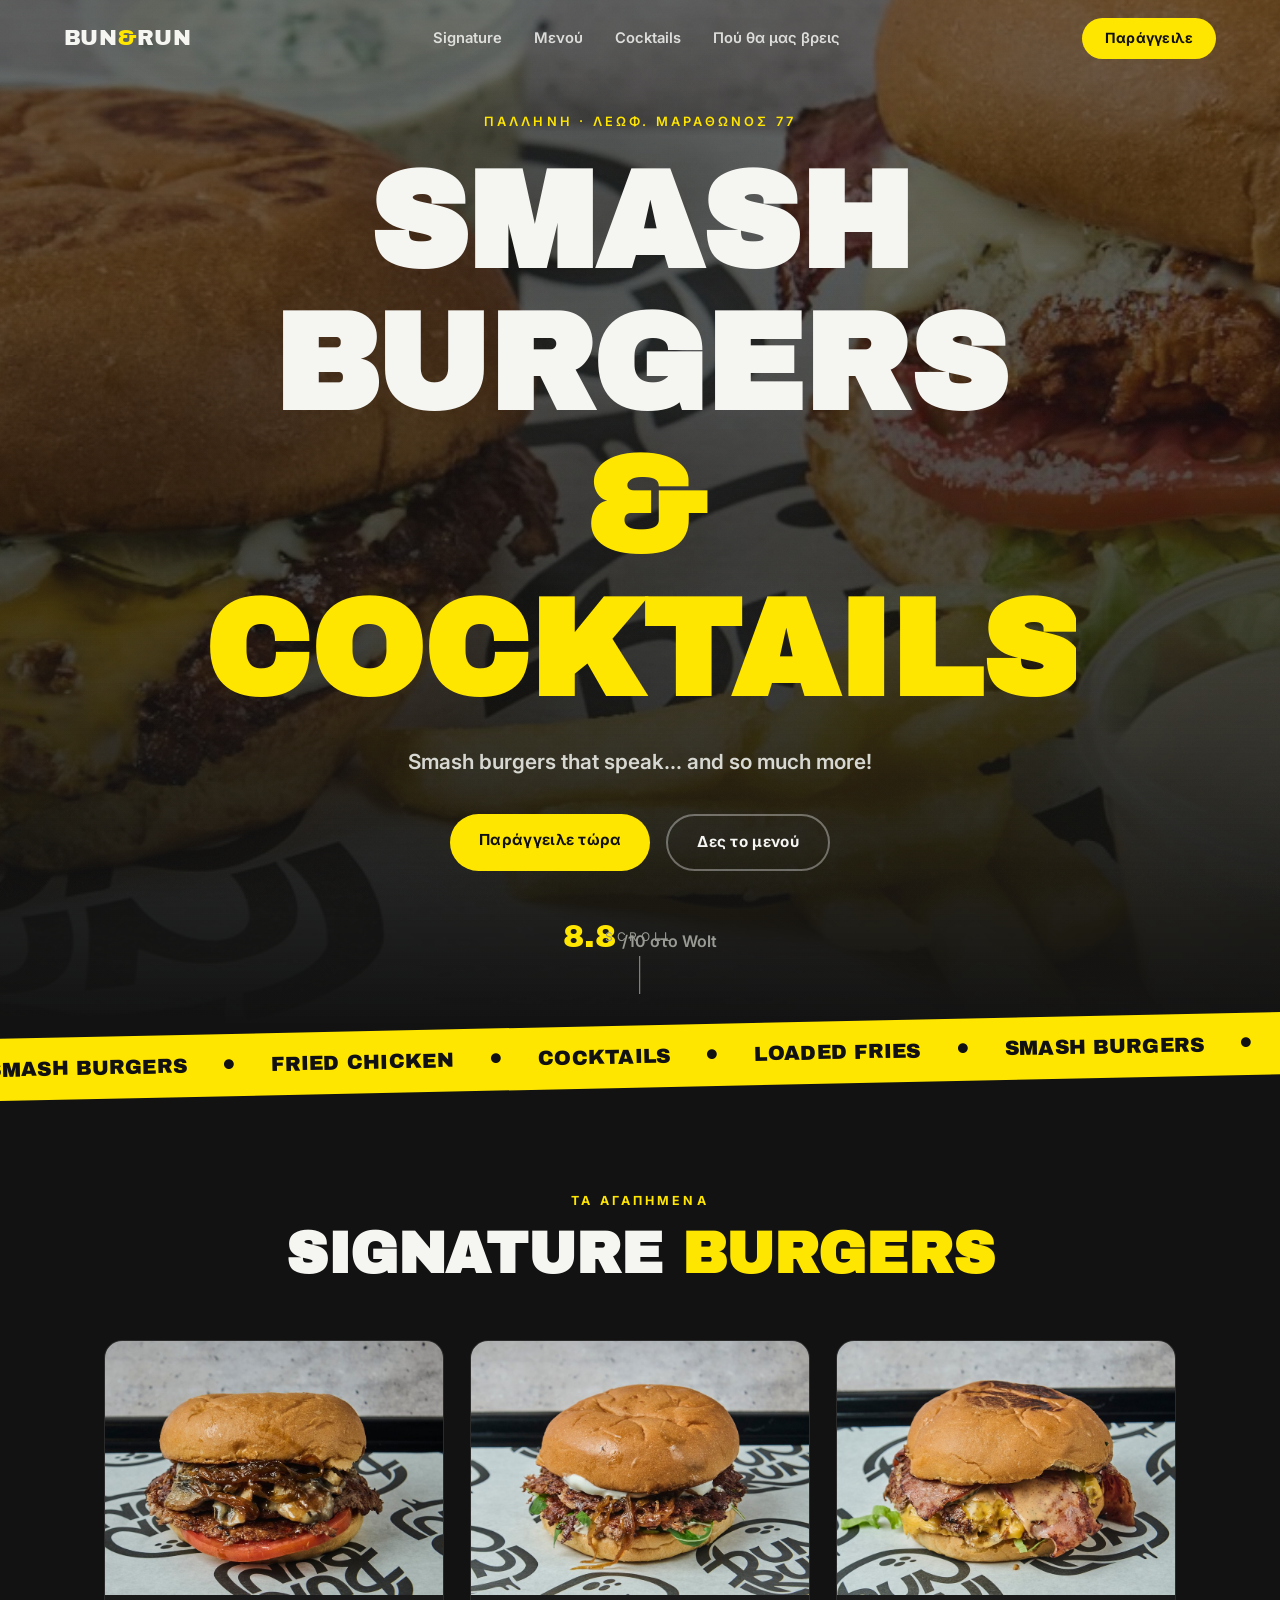
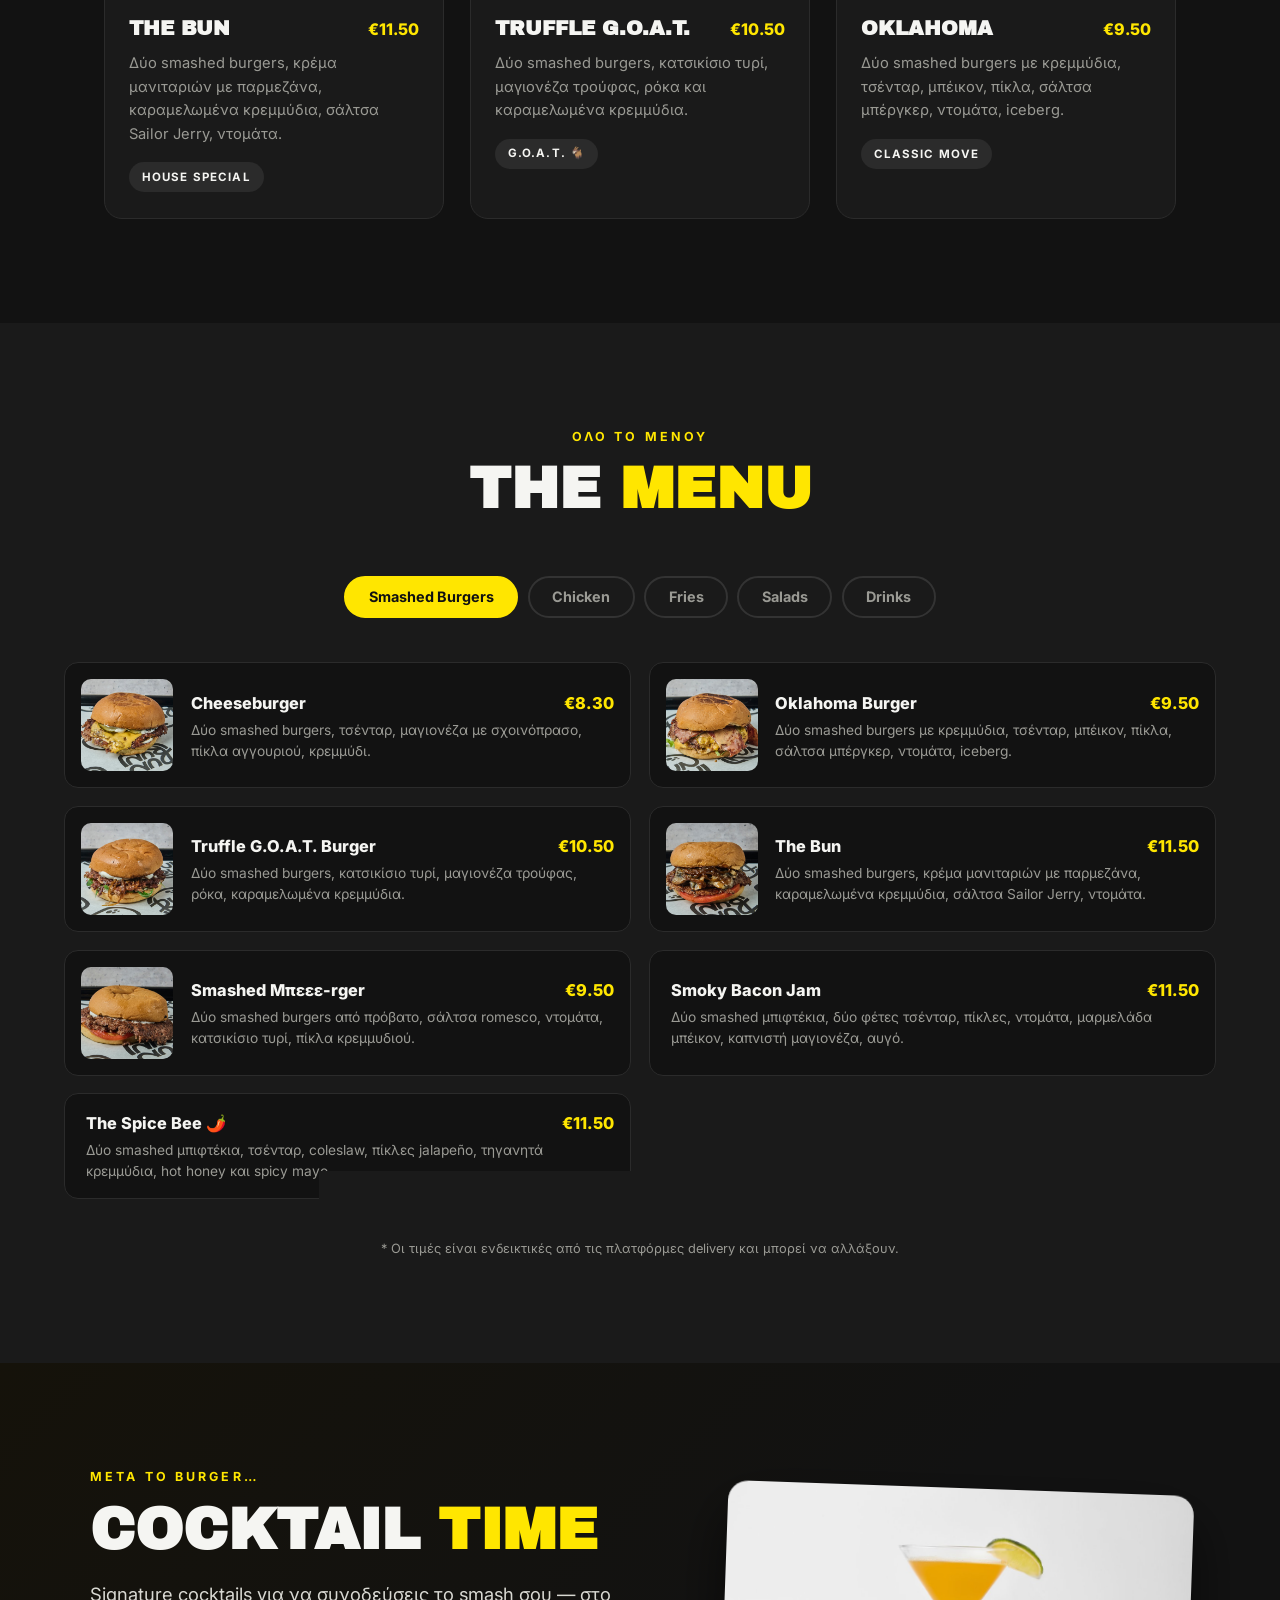
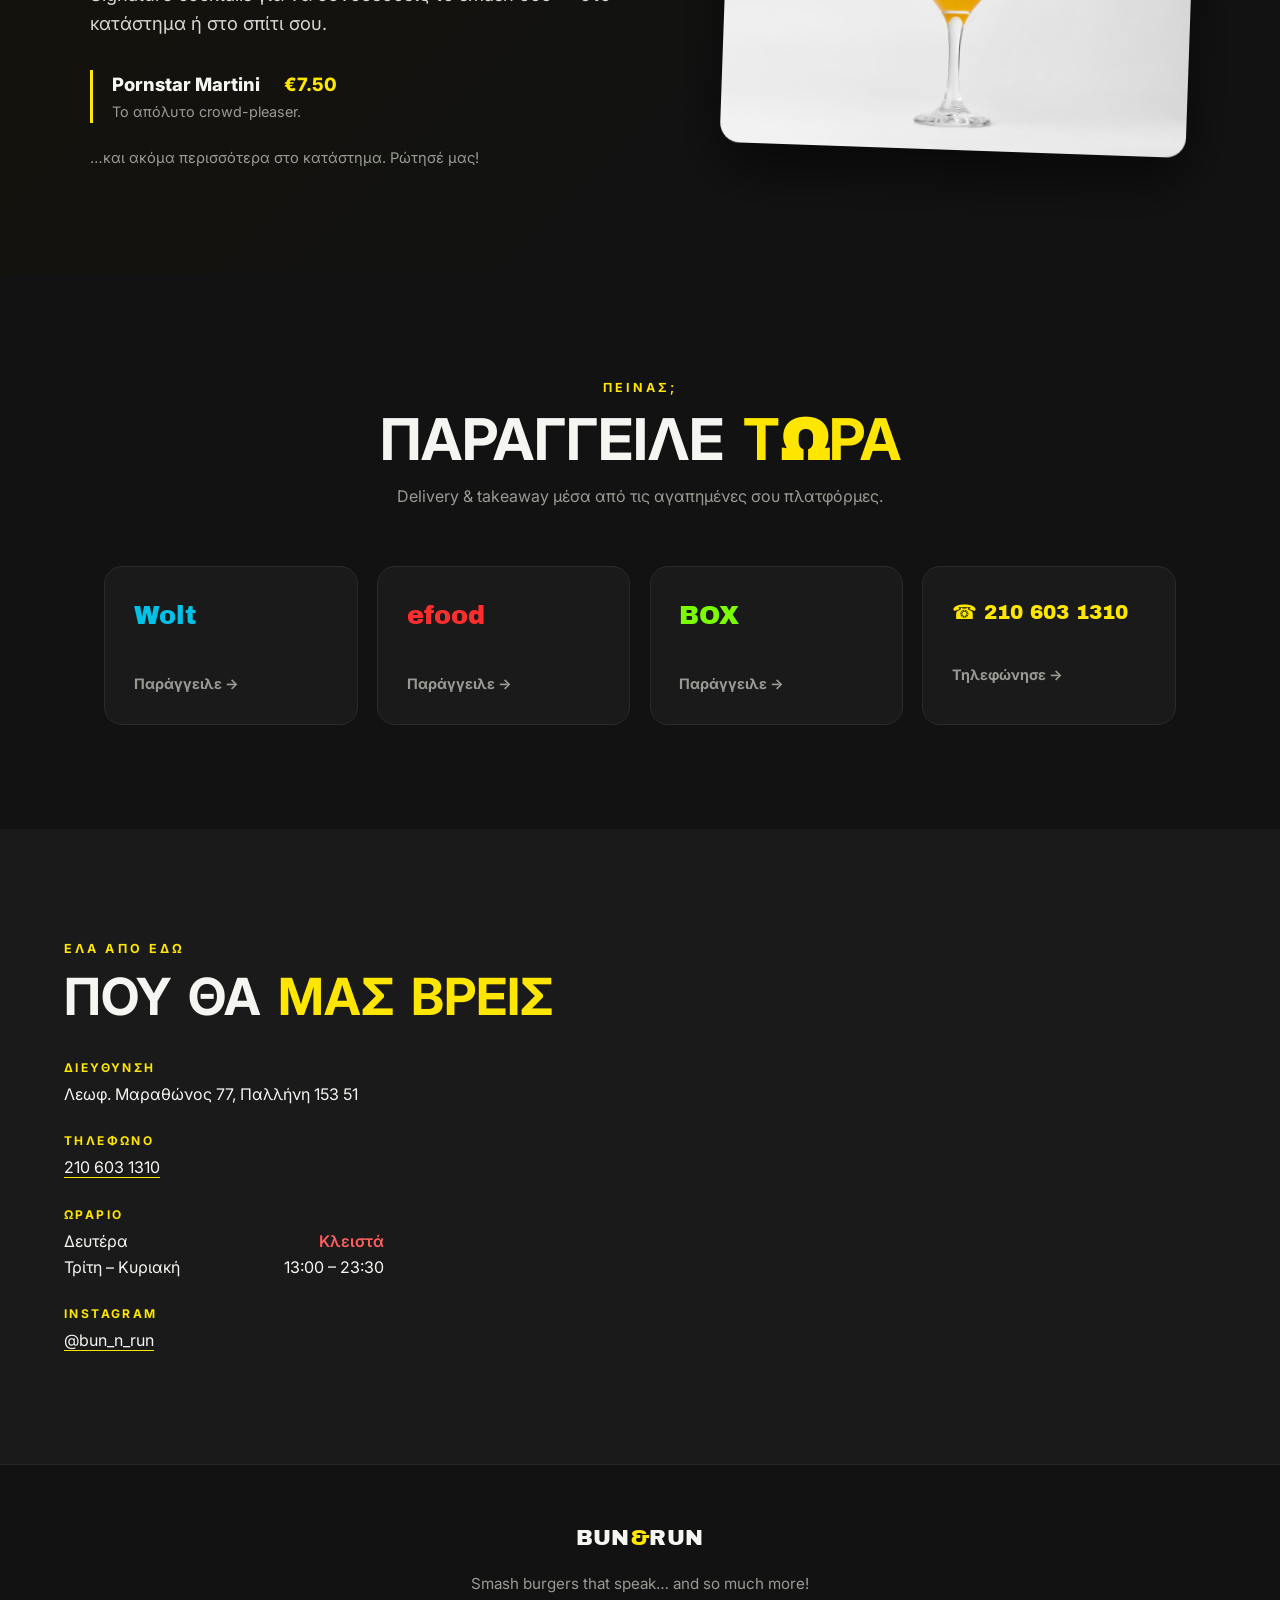
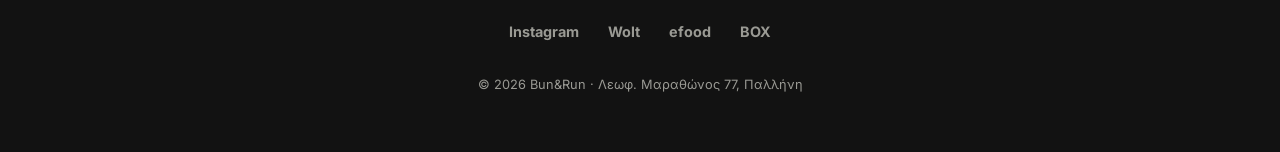
==== index.html @ 9b0f5673 "Bun&Run — smash burgers & cocktails website" ====
<!DOCTYPE html>
<html lang="el">
<head>
  <meta charset="UTF-8">
  <meta name="viewport" content="width=device-width, initial-scale=1.0">
  <title>Bun&Run — Smash Burgers & Cocktails | Παλλήνη</title>
  <meta name="description" content="Bun&Run: Smash burgers με τραγανές άκρες, fried chicken και cocktails στην Παλλήνη. Λεωφ. Μαραθώνος 77. Delivery μέσω Wolt, efood & BOX.">
  <meta property="og:title" content="Bun&Run — Smash Burgers & Cocktails">
  <meta property="og:description" content="Smash burgers that speak… and so much more! Λεωφ. Μαραθώνος 77, Παλλήνη.">
  <meta property="og:image" content="assets/hero.jpg">
  <link rel="icon" href="assets/logo.jpg">
  <link rel="preconnect" href="https://fonts.googleapis.com">
  <link rel="preconnect" href="https://fonts.gstatic.com" crossorigin>
  <link href="https://fonts.googleapis.com/css2?family=Archivo+Black&family=Inter:wght@400;600;700;900&display=swap" rel="stylesheet">
  <link rel="stylesheet" href="styles.css">
</head>
<body>

  <div class="noise"></div>

  <header class="nav" id="nav">
    <a class="nav-logo" href="#top">BUN<span>&</span>RUN</a>
    <nav class="nav-links">
      <a href="#featured">Signature</a>
      <a href="#menu">Μενού</a>
      <a href="#cocktails">Cocktails</a>
      <a href="#info">Πού θα μας βρεις</a>
    </nav>
    <a class="btn btn-yellow nav-cta" href="#order">Παράγγειλε</a>
    <button class="nav-burger" id="navBurger" aria-label="Menu">
      <span></span><span></span><span></span>
    </button>
  </header>

  <div class="mobile-menu" id="mobileMenu">
    <a href="#featured">Signature</a>
    <a href="#menu">Μενού</a>
    <a href="#cocktails">Cocktails</a>
    <a href="#info">Πού θα μας βρεις</a>
    <a href="#order" class="btn btn-yellow">Παράγγειλε</a>
  </div>

  <main id="top">

    <!-- HERO -->
    <section class="hero">
      <div class="hero-bg" id="heroBg"></div>
      <div class="hero-overlay"></div>
      <div class="hero-content">
        <p class="hero-kicker reveal">Παλλήνη · Λεωφ. Μαραθώνος 77</p>
        <h1 class="hero-title">
          <span class="line"><span>SMASH</span></span>
          <span class="line"><span>BURGERS</span></span>
          <span class="line"><span class="yellow">&amp; COCKTAILS</span></span>
        </h1>
        <p class="hero-sub reveal">Smash burgers that speak… and so much more!</p>
        <div class="hero-ctas reveal">
          <a class="btn btn-yellow" href="#order">Παράγγειλε τώρα</a>
          <a class="btn btn-ghost" href="#menu">Δες το μενού</a>
        </div>
        <div class="hero-rating reveal">
          <span class="score">8.8</span>
          <span class="outof">/10 στο Wolt</span>
        </div>
      </div>
      <div class="hero-scroll">scroll<span class="hero-scroll-line"></span></div>
    </section>

    <!-- MARQUEE -->
    <div class="marquee" aria-hidden="true">
      <div class="marquee-track">
        <span>SMASH BURGERS</span><i>●</i><span>FRIED CHICKEN</span><i>●</i><span>COCKTAILS</span><i>●</i><span>LOADED FRIES</span><i>●</i>
        <span>SMASH BURGERS</span><i>●</i><span>FRIED CHICKEN</span><i>●</i><span>COCKTAILS</span><i>●</i><span>LOADED FRIES</span><i>●</i>
        <span>SMASH BURGERS</span><i>●</i><span>FRIED CHICKEN</span><i>●</i><span>COCKTAILS</span><i>●</i><span>LOADED FRIES</span><i>●</i>
      </div>
    </div>

    <!-- FEATURED -->
    <section class="section" id="featured">
      <div class="section-head reveal">
        <p class="eyebrow">Τα αγαπημένα</p>
        <h2>SIGNATURE <span class="yellow">BURGERS</span></h2>
      </div>
      <div class="featured-grid">
        <article class="card reveal">
          <div class="card-img"><img src="assets/the-bun.jpg" alt="The Bun burger" loading="lazy"></div>
          <div class="card-body">
            <div class="card-top"><h3>The Bun</h3><span class="price">€11.50</span></div>
            <p>Δύο smashed burgers, κρέμα μανιταριών με παρμεζάνα, καραμελωμένα κρεμμύδια, σάλτσα Sailor Jerry, ντομάτα.</p>
            <span class="tag">House special</span>
          </div>
        </article>
        <article class="card reveal">
          <div class="card-img"><img src="assets/truffle-goat.jpg" alt="Truffle G.O.A.T. burger" loading="lazy"></div>
          <div class="card-body">
            <div class="card-top"><h3>Truffle G.O.A.T.</h3><span class="price">€10.50</span></div>
            <p>Δύο smashed burgers, κατσικίσιο τυρί, μαγιονέζα τρούφας, ρόκα και καραμελωμένα κρεμμύδια.</p>
            <span class="tag">G.O.A.T. 🐐</span>
          </div>
        </article>
        <article class="card reveal">
          <div class="card-img"><img src="assets/oklahoma.jpg" alt="Oklahoma burger" loading="lazy"></div>
          <div class="card-body">
            <div class="card-top"><h3>Oklahoma</h3><span class="price">€9.50</span></div>
            <p>Δύο smashed burgers με κρεμμύδια, τσένταρ, μπέικον, πίκλα, σάλτσα μπέργκερ, ντομάτα, iceberg.</p>
            <span class="tag">Classic move</span>
          </div>
        </article>
      </div>
    </section>

    <!-- MENU -->
    <section class="section section-dark" id="menu">
      <div class="section-head reveal">
        <p class="eyebrow">Όλο το μενού</p>
        <h2>THE <span class="yellow">MENU</span></h2>
      </div>

      <div class="tabs reveal" id="menuTabs">
        <button class="tab active" data-tab="burgers">Smashed Burgers</button>
        <button class="tab" data-tab="chicken">Chicken</button>
        <button class="tab" data-tab="fries">Fries</button>
        <button class="tab" data-tab="salads">Salads</button>
        <button class="tab" data-tab="drinks">Drinks</button>
      </div>

      <div class="menu-panels">
        <div class="panel active" data-panel="burgers">
          <div class="menu-item reveal"><img src="assets/cheeseburger.jpg" alt="" loading="lazy"><div><h4>Cheeseburger <span class="price">€8.30</span></h4><p>Δύο smashed burgers, τσένταρ, μαγιονέζα με σχοινόπρασο, πίκλα αγγουριού, κρεμμύδι.</p></div></div>
          <div class="menu-item reveal"><img src="assets/oklahoma.jpg" alt="" loading="lazy"><div><h4>Oklahoma Burger <span class="price">€9.50</span></h4><p>Δύο smashed burgers με κρεμμύδια, τσένταρ, μπέικον, πίκλα, σάλτσα μπέργκερ, ντομάτα, iceberg.</p></div></div>
          <div class="menu-item reveal"><img src="assets/truffle-goat.jpg" alt="" loading="lazy"><div><h4>Truffle G.O.A.T. Burger <span class="price">€10.50</span></h4><p>Δύο smashed burgers, κατσικίσιο τυρί, μαγιονέζα τρούφας, ρόκα, καραμελωμένα κρεμμύδια.</p></div></div>
          <div class="menu-item reveal"><img src="assets/the-bun.jpg" alt="" loading="lazy"><div><h4>The Bun <span class="price">€11.50</span></h4><p>Δύο smashed burgers, κρέμα μανιταριών με παρμεζάνα, καραμελωμένα κρεμμύδια, σάλτσα Sailor Jerry, ντομάτα.</p></div></div>
          <div class="menu-item reveal"><img src="assets/beerger.jpg" alt="" loading="lazy"><div><h4>Smashed Μπεεε-rger <span class="price">€9.50</span></h4><p>Δύο smashed burgers από πρόβατο, σάλτσα romesco, ντομάτα, κατσικίσιο τυρί, πίκλα κρεμμυδιού.</p></div></div>
          <div class="menu-item reveal no-img"><div><h4>Smoky Bacon Jam <span class="price">€11.50</span></h4><p>Δύο smashed μπιφτέκια, δύο φέτες τσένταρ, πίκλες, ντομάτα, μαρμελάδα μπέικον, καπνιστή μαγιονέζα, αυγό.</p></div></div>
          <div class="menu-item reveal no-img"><div><h4>The Spice Bee 🌶️ <span class="price">€11.50</span></h4><p>Δύο smashed μπιφτέκια, τσένταρ, coleslaw, πίκλες jalapeño, τηγανητά κρεμμύδια, hot honey και spicy mayo.</p></div></div>
        </div>

        <div class="panel" data-panel="chicken">
          <div class="menu-item"><img src="assets/chicken-parmesan.jpg" alt="" loading="lazy"><div><h4>Chicken Parmesan Burger <span class="price">€9.00</span></h4><p>Τηγανητό κοτόπουλο, καραμελωμένο μπέικον, iceberg, ντομάτα, γλυκιά σάλτσα dijonese, παρμεζάνα.</p></div></div>
          <div class="menu-item"><img src="assets/buffalo-burger.jpg" alt="" loading="lazy"><div><h4>Buffalo Chicken Burger <span class="price">€9.60</span></h4><p>Τηγανητό κοτόπουλο με γλάσο Buffalo, καραμελωμένο μπέικον, καραμελωμένο κρεμμύδι, ranch, πίκλα.</p></div></div>
          <div class="menu-item"><img src="assets/chicken-coleslaw.jpg" alt="" loading="lazy"><div><h4>Chicken Coleslaw Burger <span class="price">€9.00</span></h4><p>Τηγανητό κοτόπουλο, σαλάτα coleslaw, παρμεζάνα, σάλτσα του μαγαζιού.</p></div></div>
          <div class="menu-item"><img src="assets/fried-chicken.jpg" alt="" loading="lazy"><div><h4>Fried Chicken <span class="price">€7.80</span></h4><p>Μερίδα τηγανητό κοτόπουλο με σάλτσα της επιλογής σου.</p></div></div>
          <div class="menu-item"><img src="assets/buffalo-chicken.jpg" alt="" loading="lazy"><div><h4>Buffalo Glazed Fried Chicken 🌶️ <span class="price">€8.50</span></h4><p>Με ranch sauce.</p></div></div>
          <div class="menu-item"><img src="assets/teriyaki-chicken.jpg" alt="" loading="lazy"><div><h4>Teriyaki Glazed Fried Chicken <span class="price">€8.50</span></h4><p>Με house sauce.</p></div></div>
        </div>

        <div class="panel" data-panel="fries">
          <div class="menu-item"><img src="assets/fries.jpg" alt="" loading="lazy"><div><h4>Πατάτες Τηγανητές <span class="price">€4.00</span></h4><p>Φρεσκοτηγανισμένες, όπως πρέπει.</p></div></div>
          <div class="menu-item"><img src="assets/bacon-fries.jpg" alt="" loading="lazy"><div><h4>Bacon Cheddar Drip Fries <span class="price">€7.20</span></h4><p>Καραμελωμένο μπέικον, σάλτσα τσένταρ, τραγανό κρεμμύδι.</p></div></div>
          <div class="menu-item"><img src="assets/crunch-fries.jpg" alt="" loading="lazy"><div><h4>Chicken Crunch Fries <span class="price">€7.80</span></h4><p>Τηγανητό κοτόπουλο, ranch sauce.</p></div></div>
          <div class="menu-item"><img src="assets/truffle-fries.jpg" alt="" loading="lazy"><div><h4>Truffle Parmesan Fries <span class="price">€7.20</span></h4><p>Μαγιονέζα τρούφας, παρμεζάνα.</p></div></div>
          <div class="menu-item no-img"><div><h4>Animal Style Fries <span class="price">€9.60</span></h4><p>Πατάτες τηγανητές, δύο smashed μπιφτέκια, σως τσένταρ, καραμελωμένα κρεμμύδια.</p></div></div>
        </div>

        <div class="panel" data-panel="salads">
          <div class="menu-item"><img src="assets/caesar.jpg" alt="" loading="lazy"><div><h4>Σαλάτα Caesar's <span class="price">€9.00</span></h4><p>Iceberg, τηγανητό κοτόπουλο, σάλτσα Caesar, παρμεζάνα, κρουτόν.</p></div></div>
          <div class="menu-item"><img src="assets/coleslaw.jpg" alt="" loading="lazy"><div><h4>Σαλάτα Coleslaw <span class="price">€7.80</span></h4><p>Λευκό και κόκκινο λάχανο, πράσινο μήλο, σέλερι, καρύδια, χρένο, μαγιονέζα του μαγαζιού, κρουτόν.</p></div></div>
        </div>

        <div class="panel" data-panel="drinks">
          <div class="menu-item no-img"><div><h4>Αναψυκτικά <span class="price">από €2.00</span></h4><p>Coca-Cola, Sprite, Fanta, Σόδα, Τόνικ — 0.33l / 0.5l / 1.5l.</p></div></div>
          <div class="menu-item no-img"><div><h4>Μπύρες <span class="price">από €2.50</span></h4><p>Άλφα 0.33l, Carlsberg 0.33l.</p></div></div>
          <div class="menu-item no-img"><div><h4>Νερό Βίκος <span class="price">από €0.60</span></h4><p>0.5l / 1.5l.</p></div></div>
        </div>
      </div>

      <p class="menu-note reveal">* Οι τιμές είναι ενδεικτικές από τις πλατφόρμες delivery και μπορεί να αλλάξουν.</p>
    </section>

    <!-- COCKTAILS -->
    <section class="cocktails" id="cocktails">
      <div class="cocktails-inner">
        <div class="cocktails-text reveal">
          <p class="eyebrow">Μετά το burger…</p>
          <h2>COCKTAIL <span class="yellow">TIME</span></h2>
          <p class="big">Signature cocktails για να συνοδεύσεις το smash σου — στο κατάστημα ή στο σπίτι σου.</p>
          <div class="cocktail-item">
            <h4>Pornstar Martini <span class="price">€7.50</span></h4>
            <p>Το απόλυτο crowd-pleaser.</p>
          </div>
          <p class="muted">…και ακόμα περισσότερα στο κατάστημα. Ρώτησέ μας!</p>
        </div>
        <div class="cocktails-img reveal">
          <img src="assets/cocktail.jpg" alt="Cocktail" loading="lazy">
        </div>
      </div>
    </section>

    <!-- ORDER -->
    <section class="section order" id="order">
      <div class="section-head reveal">
        <p class="eyebrow">Πεινάς;</p>
        <h2>ΠΑΡΑΓΓΕΙΛΕ <span class="yellow">ΤΩΡΑ</span></h2>
        <p class="sub">Delivery & takeaway μέσα από τις αγαπημένες σου πλατφόρμες.</p>
      </div>
      <div class="order-grid">
        <a class="order-card reveal" href="https://wolt.com/en/grc/athens/restaurant/bun-and-run" target="_blank" rel="noopener">
          <span class="order-name wolt">Wolt</span>
          <span class="order-go">Παράγγειλε →</span>
        </a>
        <a class="order-card reveal" href="https://www.e-food.gr/delivery/pallini/bun-kai-run-8785039" target="_blank" rel="noopener">
          <span class="order-name efood">efood</span>
          <span class="order-go">Παράγγειλε →</span>
        </a>
        <a class="order-card reveal" href="https://box.gr/delivery/pallini/bun--run" target="_blank" rel="noopener">
          <span class="order-name box">BOX</span>
          <span class="order-go">Παράγγειλε →</span>
        </a>
        <a class="order-card reveal" href="tel:+302106031310">
          <span class="order-name phone">☎ 210 603 1310</span>
          <span class="order-go">Τηλεφώνησε →</span>
        </a>
      </div>
    </section>

    <!-- INFO -->
    <section class="section section-dark info" id="info">
      <div class="info-grid">
        <div class="info-text reveal">
          <p class="eyebrow">Έλα από εδώ</p>
          <h2>ΠΟΥ ΘΑ <span class="yellow">ΜΑΣ ΒΡΕΙΣ</span></h2>
          <ul class="info-list">
            <li><strong>Διεύθυνση</strong>Λεωφ. Μαραθώνος 77, Παλλήνη 153 51</li>
            <li><strong>Τηλέφωνο</strong><a href="tel:+302106031310">210 603 1310</a></li>
            <li><strong>Ωράριο</strong>
              <span class="hours"><span>Δευτέρα</span><span class="closed">Κλειστά</span></span>
              <span class="hours"><span>Τρίτη – Κυριακή</span><span>13:00 – 23:30</span></span>
            </li>
            <li><strong>Instagram</strong><a href="https://www.instagram.com/bun_n_run/" target="_blank" rel="noopener">@bun_n_run</a></li>
          </ul>
        </div>
        <div class="info-map reveal">
          <iframe
            title="Χάρτης — Bun&Run, Λεωφ. Μαραθώνος 77, Παλλήνη"
            src="https://maps.google.com/maps?q=Bun%20%26%20Run%20Leof.%20Marathonos%2077%20Pallini%20153%2051&z=16&output=embed"
            loading="lazy" referrerpolicy="no-referrer-when-downgrade" allowfullscreen></iframe>
        </div>
      </div>
    </section>

  </main>

  <footer class="footer">
    <div class="footer-inner">
      <a class="nav-logo" href="#top">BUN<span>&</span>RUN</a>
      <p>Smash burgers that speak… and so much more!</p>
      <div class="footer-links">
        <a href="https://www.instagram.com/bun_n_run/" target="_blank" rel="noopener">Instagram</a>
        <a href="https://wolt.com/en/grc/athens/restaurant/bun-and-run" target="_blank" rel="noopener">Wolt</a>
        <a href="https://www.e-food.gr/delivery/pallini/bun-kai-run-8785039" target="_blank" rel="noopener">efood</a>
        <a href="https://box.gr/delivery/pallini/bun--run" target="_blank" rel="noopener">BOX</a>
      </div>
      <p class="copy">© <span id="year"></span> Bun&Run · Λεωφ. Μαραθώνος 77, Παλλήνη</p>
    </div>
  </footer>

  <script src="app.js"></script>
</body>
</html>
---- styles.css ----
:root {
  --black: #121212;
  --black-2: #1a1a1a;
  --black-3: #222;
  --yellow: #ffe600;
  --white: #f5f5f2;
  --muted: #9a9a94;
  --display: 'Archivo Black', 'Inter', sans-serif;
  --body: 'Inter', sans-serif;
}

* { margin: 0; padding: 0; box-sizing: border-box; }
html { scroll-behavior: smooth; }
body {
  background: var(--black);
  color: var(--white);
  font-family: var(--body);
  line-height: 1.6;
  overflow-x: hidden;
}
img { display: block; max-width: 100%; }
a { color: inherit; text-decoration: none; }
h1, h2, h3 { font-family: var(--display); text-transform: uppercase; line-height: 1.05; }
.yellow { color: var(--yellow); }

.noise {
  position: fixed; inset: 0; pointer-events: none; z-index: 1; opacity: .04;
  background-image: url("data:image/svg+xml,%3Csvg xmlns='http://www.w3.org/2000/svg' width='120' height='120'%3E%3Cfilter id='n'%3E%3CfeTurbulence baseFrequency='0.8'/%3E%3C/filter%3E%3Crect width='120' height='120' filter='url(%23n)'/%3E%3C/svg%3E");
}

/* ---------- Buttons ---------- */
.btn {
  display: inline-block; padding: .9rem 1.8rem; font-weight: 700; font-size: .95rem;
  border-radius: 999px; transition: transform .25s, box-shadow .25s, background .25s, color .25s;
  letter-spacing: .02em;
}
.btn-yellow { background: var(--yellow); color: #111; }
.btn-yellow:hover { transform: translateY(-3px) scale(1.03); box-shadow: 0 10px 30px rgba(255, 230, 0, .35); }
.btn-ghost { border: 2px solid rgba(255,255,255,.35); color: var(--white); }
.btn-ghost:hover { border-color: var(--yellow); color: var(--yellow); transform: translateY(-3px); }

/* ---------- Nav ---------- */
.nav {
  position: fixed; top: 0; left: 0; right: 0; z-index: 100;
  display: flex; align-items: center; justify-content: space-between;
  padding: 1.1rem 5vw; transition: background .35s, padding .35s, box-shadow .35s;
}
.nav.scrolled { background: rgba(18,18,18,.92); backdrop-filter: blur(12px); padding: .7rem 5vw; box-shadow: 0 4px 30px rgba(0,0,0,.5); }
.nav-logo { font-family: var(--display); font-size: 1.35rem; letter-spacing: .02em; }
.nav-logo span { color: var(--yellow); }
.nav-links { display: flex; gap: 2rem; }
.nav-links a { font-weight: 600; font-size: .92rem; opacity: .85; position: relative; }
.nav-links a::after {
  content: ''; position: absolute; left: 0; bottom: -5px; width: 0; height: 2px;
  background: var(--yellow); transition: width .3s;
}
.nav-links a:hover { opacity: 1; }
.nav-links a:hover::after { width: 100%; }
.nav-cta { padding: .6rem 1.4rem; font-size: .88rem; }
.nav-burger { display: none; background: none; border: none; cursor: pointer; flex-direction: column; gap: 5px; padding: 6px; }
.nav-burger span { width: 26px; height: 3px; background: var(--white); border-radius: 2px; transition: .3s; }
.nav-burger.open span:nth-child(1) { transform: translateY(8px) rotate(45deg); }
.nav-burger.open span:nth-child(2) { opacity: 0; }
.nav-burger.open span:nth-child(3) { transform: translateY(-8px) rotate(-45deg); }

.mobile-menu {
  position: fixed; inset: 0; z-index: 99; background: rgba(18,18,18,.97);
  display: flex; flex-direction: column; align-items: center; justify-content: center; gap: 2rem;
  opacity: 0; pointer-events: none; transition: opacity .3s;
}
.mobile-menu.open { opacity: 1; pointer-events: auto; }
.mobile-menu a { font-family: var(--display); font-size: 1.6rem; text-transform: uppercase; }
.mobile-menu a.btn { font-family: var(--body); font-size: 1rem; }

/* ---------- Hero ---------- */
.hero { position: relative; min-height: 100svh; display: flex; align-items: center; justify-content: center; text-align: center; overflow: hidden; }
.hero-bg {
  position: absolute; inset: -10% 0; background: url('assets/hero.jpg') center/cover no-repeat;
  will-change: transform; transform: scale(1.05);
}
.hero-overlay {
  position: absolute; inset: 0;
  background: linear-gradient(180deg, rgba(18,18,18,.55) 0%, rgba(18,18,18,.75) 60%, var(--black) 100%);
}
.hero-content { position: relative; z-index: 2; padding: 7rem 5vw 4rem; max-width: 1000px; }
.hero-kicker { font-weight: 600; letter-spacing: .25em; text-transform: uppercase; font-size: .8rem; color: var(--yellow); margin-bottom: 1.2rem; }
.hero-title { font-size: clamp(3rem, 11vw, 8.5rem); }
.hero-title .line { display: block; overflow: hidden; }
.hero-title .line > span { display: inline-block; transform: translateY(110%); animation: riseUp .9s cubic-bezier(.2,.7,.2,1) forwards; }
.hero-title .line:nth-child(2) > span { animation-delay: .12s; }
.hero-title .line:nth-child(3) > span { animation-delay: .24s; }
@keyframes riseUp { to { transform: translateY(0); } }
.hero-sub { margin-top: 1.4rem; font-size: clamp(1rem, 2.2vw, 1.3rem); color: #d8d8d2; font-weight: 600; }
.hero-ctas { margin-top: 2.2rem; display: flex; gap: 1rem; justify-content: center; flex-wrap: wrap; }
.hero-rating { margin-top: 2.5rem; display: inline-flex; align-items: baseline; gap: .4rem; }
.hero-rating .score { font-family: var(--display); font-size: 2rem; color: var(--yellow); }
.hero-rating .outof { color: var(--muted); font-weight: 600; }
.hero-scroll {
  position: absolute; bottom: 2rem; left: 50%; transform: translateX(-50%); z-index: 2;
  font-size: .75rem; letter-spacing: .3em; text-transform: uppercase; color: var(--muted);
  display: flex; flex-direction: column; align-items: center; gap: .6rem;
}
.hero-scroll-line { width: 1px; height: 38px; background: var(--muted); overflow: hidden; position: relative; display: block; }
.hero-scroll-line::after {
  content: ''; position: absolute; top: -100%; left: 0; width: 100%; height: 100%;
  background: var(--yellow); animation: scrollDown 1.8s ease-in-out infinite;
}
@keyframes scrollDown { 60%, 100% { top: 100%; } }

/* ---------- Marquee ---------- */
.marquee { background: var(--yellow); color: #111; overflow: hidden; padding: .9rem 0; transform: rotate(-1.2deg) scale(1.02); }
.marquee-track { display: flex; gap: 2.2rem; white-space: nowrap; width: max-content; animation: marquee 22s linear infinite; }
.marquee-track span { font-family: var(--display); font-size: 1.25rem; text-transform: uppercase; }
.marquee-track i { font-style: normal; font-size: .8rem; align-self: center; }
@keyframes marquee { to { transform: translateX(-33.333%); } }

/* ---------- Sections ---------- */
.section { padding: 6.5rem 5vw; max-width: 1200px; margin: 0 auto; }
.section-dark { max-width: none; background: var(--black-2); }
.section-dark > * { max-width: 1200px; margin-left: auto; margin-right: auto; }
.section-head { text-align: center; margin-bottom: 3.5rem; }
.section-head h2 { font-size: clamp(2rem, 5.5vw, 3.6rem); }
.section-head .sub { color: var(--muted); margin-top: .8rem; }
.eyebrow { color: var(--yellow); font-weight: 700; letter-spacing: .25em; text-transform: uppercase; font-size: .78rem; margin-bottom: .8rem; }

/* ---------- Featured cards ---------- */
.featured-grid { display: grid; grid-template-columns: repeat(auto-fit, minmax(290px, 1fr)); gap: 1.6rem; }
.card {
  background: var(--black-2); border: 1px solid #2b2b2b; border-radius: 18px; overflow: hidden;
  transition: transform .35s cubic-bezier(.2,.7,.2,1), border-color .35s, box-shadow .35s;
}
.card:hover { transform: translateY(-8px); border-color: var(--yellow); box-shadow: 0 20px 50px rgba(0,0,0,.55); }
.card-img { aspect-ratio: 4/3; overflow: hidden; }
.card-img img { width: 100%; height: 100%; object-fit: cover; transition: transform .6s cubic-bezier(.2,.7,.2,1); }
.card:hover .card-img img { transform: scale(1.07); }
.card-body { padding: 1.4rem 1.5rem 1.6rem; }
.card-top { display: flex; justify-content: space-between; align-items: baseline; gap: 1rem; margin-bottom: .6rem; }
.card-top h3 { font-size: 1.25rem; }
.price { color: var(--yellow); font-weight: 800; white-space: nowrap; }
.card-body p { color: var(--muted); font-size: .92rem; }
.tag {
  display: inline-block; margin-top: 1rem; font-size: .72rem; font-weight: 700; letter-spacing: .1em;
  text-transform: uppercase; background: #2b2b2b; padding: .35rem .8rem; border-radius: 999px;
}

/* ---------- Menu tabs ---------- */
.tabs { display: flex; gap: .6rem; justify-content: center; flex-wrap: wrap; margin-bottom: 2.8rem; }
.tab {
  font-family: var(--body); font-weight: 700; font-size: .9rem; cursor: pointer;
  background: none; border: 2px solid #333; color: var(--muted);
  padding: .65rem 1.4rem; border-radius: 999px; transition: .25s;
}
.tab:hover { border-color: var(--yellow); color: var(--white); }
.tab.active { background: var(--yellow); border-color: var(--yellow); color: #111; }

.menu-panels { position: relative; }
.panel { display: none; grid-template-columns: repeat(auto-fit, minmax(420px, 1fr)); gap: 1.1rem; }
.panel.active { display: grid; animation: fadeIn .45s ease both; }
@keyframes fadeIn { from { opacity: 0; transform: translateY(14px); } to { opacity: 1; transform: none; } }

.menu-item {
  display: flex; gap: 1.1rem; align-items: center;
  background: var(--black); border: 1px solid #2b2b2b; border-radius: 14px; padding: 1rem;
  transition: border-color .3s, transform .3s;
}
.menu-item:hover { border-color: var(--yellow); transform: translateX(4px); }
.menu-item img { width: 92px; height: 92px; object-fit: cover; border-radius: 10px; flex-shrink: 0; }
.menu-item h4 {
  display: flex; justify-content: space-between; gap: 1rem; align-items: baseline;
  font-size: 1.02rem; font-weight: 800; margin-bottom: .25rem;
}
.menu-item p { color: var(--muted); font-size: .86rem; line-height: 1.5; }
.menu-item.no-img { padding-left: 1.3rem; }
.menu-note { text-align: center; color: var(--muted); font-size: .8rem; margin-top: 2.5rem; }

/* ---------- Cocktails ---------- */
.cocktails { background: linear-gradient(135deg, #15120a 0%, var(--black) 60%); padding: 6.5rem 5vw; }
.cocktails-inner {
  max-width: 1100px; margin: 0 auto; display: grid; grid-template-columns: 1.1fr .9fr;
  gap: 4rem; align-items: center;
}
.cocktails-text h2 { font-size: clamp(2rem, 5.5vw, 3.6rem); margin-bottom: 1.2rem; }
.cocktails-text .big { font-size: 1.15rem; color: #d8d8d2; margin-bottom: 2rem; }
.cocktail-item { border-left: 3px solid var(--yellow); padding-left: 1.2rem; margin-bottom: 1.5rem; }
.cocktail-item h4 { display: flex; gap: 1.5rem; align-items: baseline; font-size: 1.15rem; font-weight: 800; }
.cocktail-item p { color: var(--muted); font-size: .9rem; }
.muted { color: var(--muted); font-size: .92rem; }
.cocktails-img img { border-radius: 20px; transform: rotate(2deg); box-shadow: 0 25px 60px rgba(0,0,0,.6); transition: transform .5s; }
.cocktails-img:hover img { transform: rotate(0deg) scale(1.02); }

/* ---------- Order ---------- */
.order-grid { display: grid; grid-template-columns: repeat(auto-fit, minmax(230px, 1fr)); gap: 1.2rem; }
.order-card {
  display: flex; flex-direction: column; gap: 2.2rem; padding: 1.8rem;
  background: var(--black-2); border: 1px solid #2b2b2b; border-radius: 18px;
  transition: transform .3s, border-color .3s, box-shadow .3s;
}
.order-card:hover { transform: translateY(-6px); border-color: var(--yellow); box-shadow: 0 18px 45px rgba(0,0,0,.5); }
.order-name { font-family: var(--display); font-size: 1.6rem; }
.order-name.wolt { color: #00c2e8; }
.order-name.efood { color: #ff2e2e; }
.order-name.box { color: #7CFC00; }
.order-name.phone { color: var(--yellow); font-size: 1.25rem; }
.order-go { color: var(--muted); font-weight: 700; font-size: .9rem; transition: color .3s; }
.order-card:hover .order-go { color: var(--yellow); }

/* ---------- Info ---------- */
.info-grid { display: grid; grid-template-columns: 1fr 1.1fr; gap: 4rem; align-items: center; }
.info-text h2 { font-size: clamp(2rem, 5vw, 3.2rem); margin-bottom: 2rem; }
.info-list { list-style: none; display: flex; flex-direction: column; gap: 1.5rem; }
.info-list li strong {
  display: block; font-size: .75rem; letter-spacing: .2em; text-transform: uppercase;
  color: var(--yellow); margin-bottom: .3rem;
}
.info-list a { border-bottom: 1px solid var(--yellow); }
.hours { display: flex; justify-content: space-between; max-width: 320px; }
.hours .closed { color: #ff5e5e; font-weight: 600; }
.info-map iframe { width: 100%; height: 420px; border: 0; border-radius: 18px; filter: grayscale(.3) contrast(1.05); }

/* ---------- Footer ---------- */
.footer { border-top: 1px solid #262626; padding: 3.5rem 5vw; text-align: center; }
.footer-inner { display: flex; flex-direction: column; gap: 1rem; align-items: center; }
.footer-inner > p { color: var(--muted); font-size: .95rem; }
.footer-links { display: flex; gap: 1.8rem; flex-wrap: wrap; justify-content: center; margin-top: .5rem; }
.footer-links a { font-weight: 700; font-size: .9rem; color: var(--muted); transition: color .25s; }
.footer-links a:hover { color: var(--yellow); }
.copy { font-size: .8rem !important; margin-top: 1rem; }

/* ---------- Reveal on scroll ---------- */
.reveal { opacity: 0; transform: translateY(28px); transition: opacity .7s ease, transform .7s cubic-bezier(.2,.7,.2,1); }
.reveal.visible { opacity: 1; transform: none; }

@media (prefers-reduced-motion: reduce) {
  *, *::before, *::after { animation-duration: .01s !important; transition-duration: .01s !important; }
  .reveal { opacity: 1; transform: none; }
}

/* ---------- Responsive ---------- */
@media (max-width: 900px) {
  .nav-links, .nav-cta { display: none; }
  .nav-burger { display: flex; }
  .cocktails-inner, .info-grid { grid-template-columns: 1fr; gap: 2.5rem; }
  .panel { grid-template-columns: 1fr; }
  .info-map iframe { height: 320px; }
}
@media (max-width: 520px) {
  .section { padding: 4.5rem 6vw; }
  .menu-item img { width: 72px; height: 72px; }
  .menu-item h4 { flex-direction: column; gap: .1rem; }
}
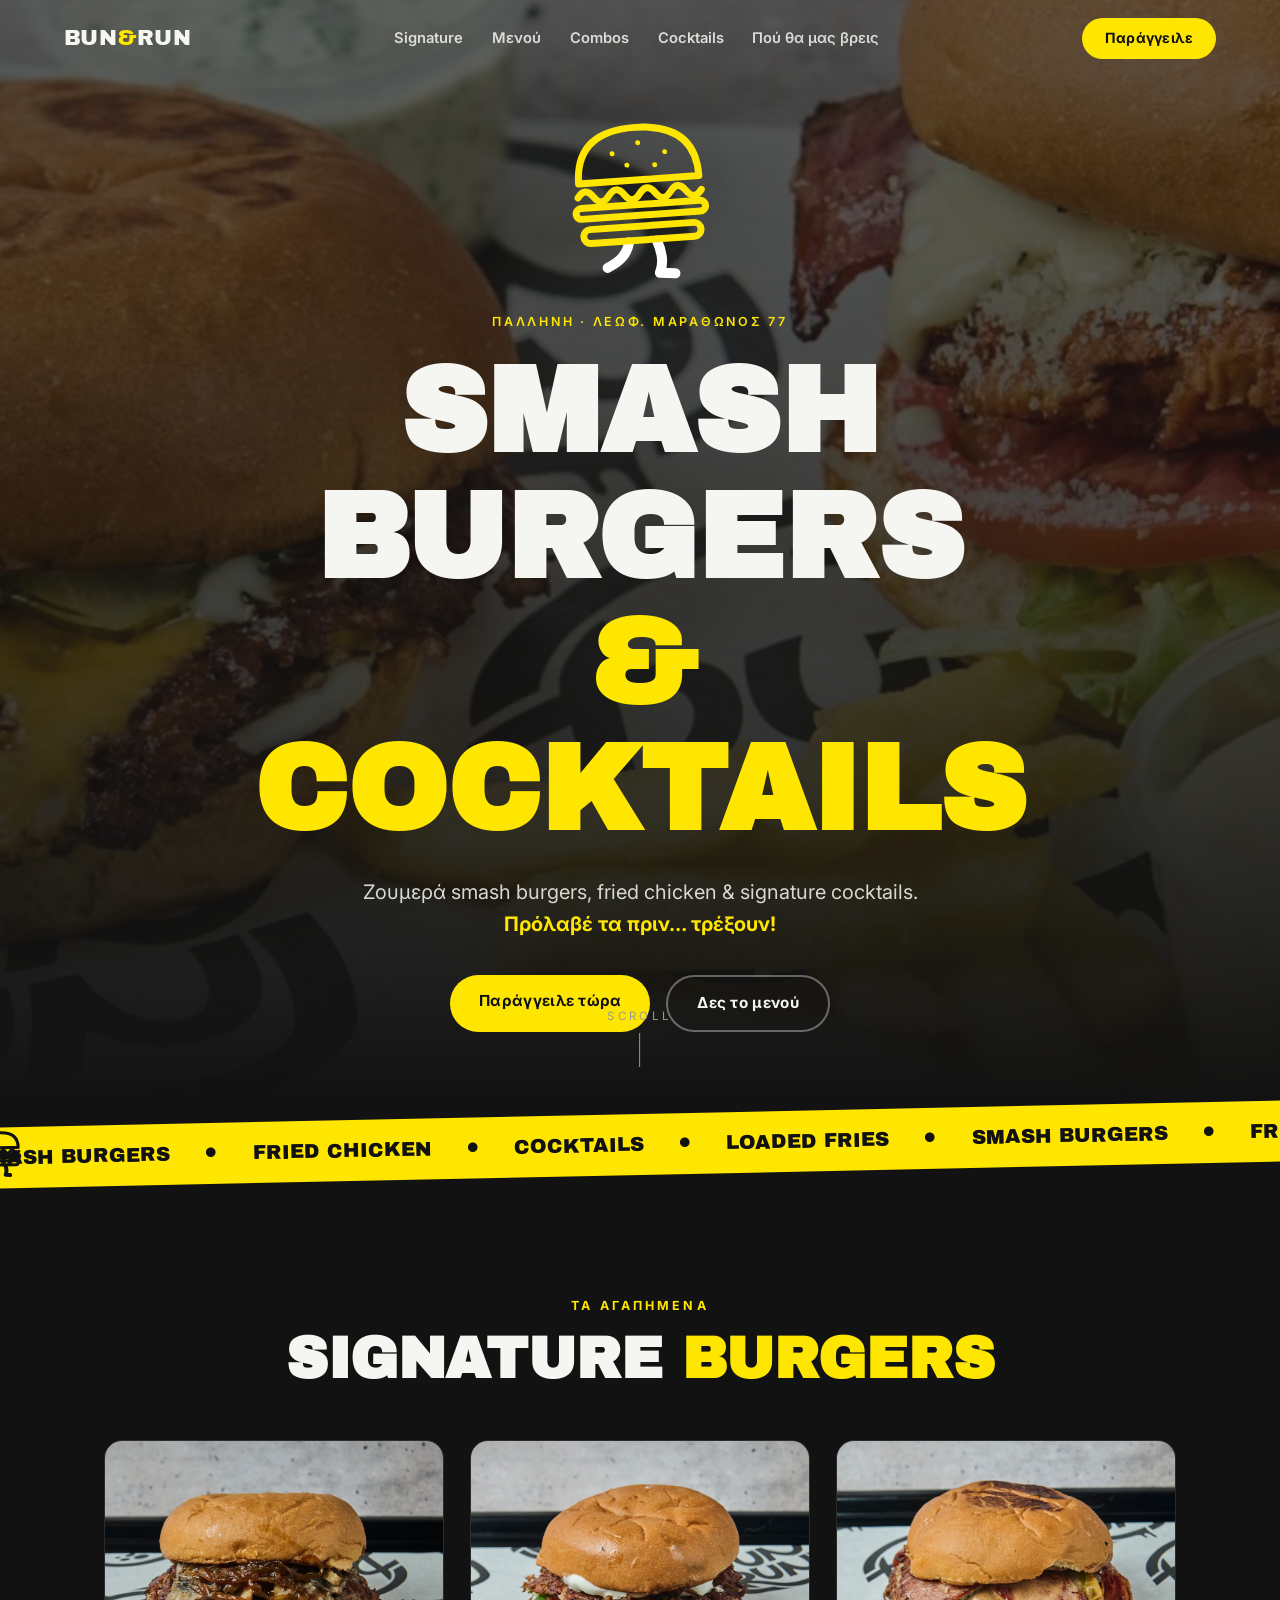
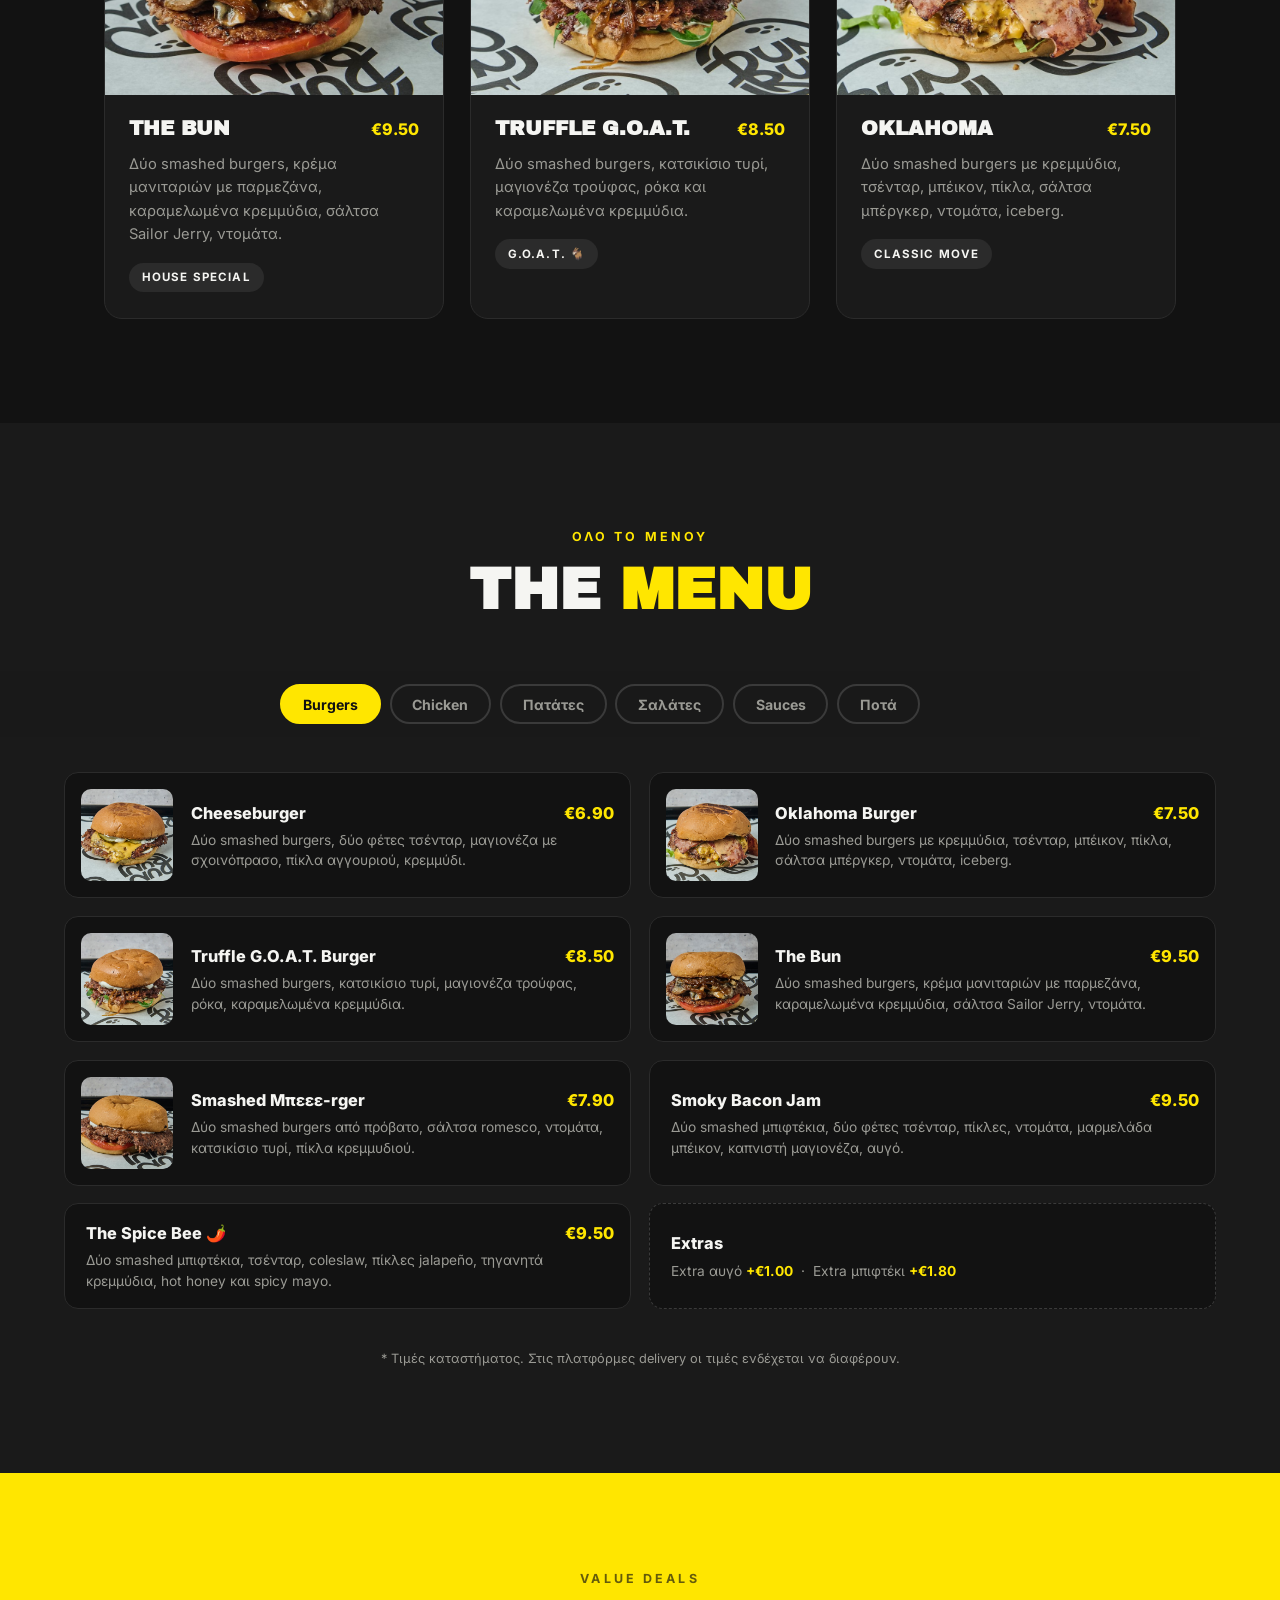
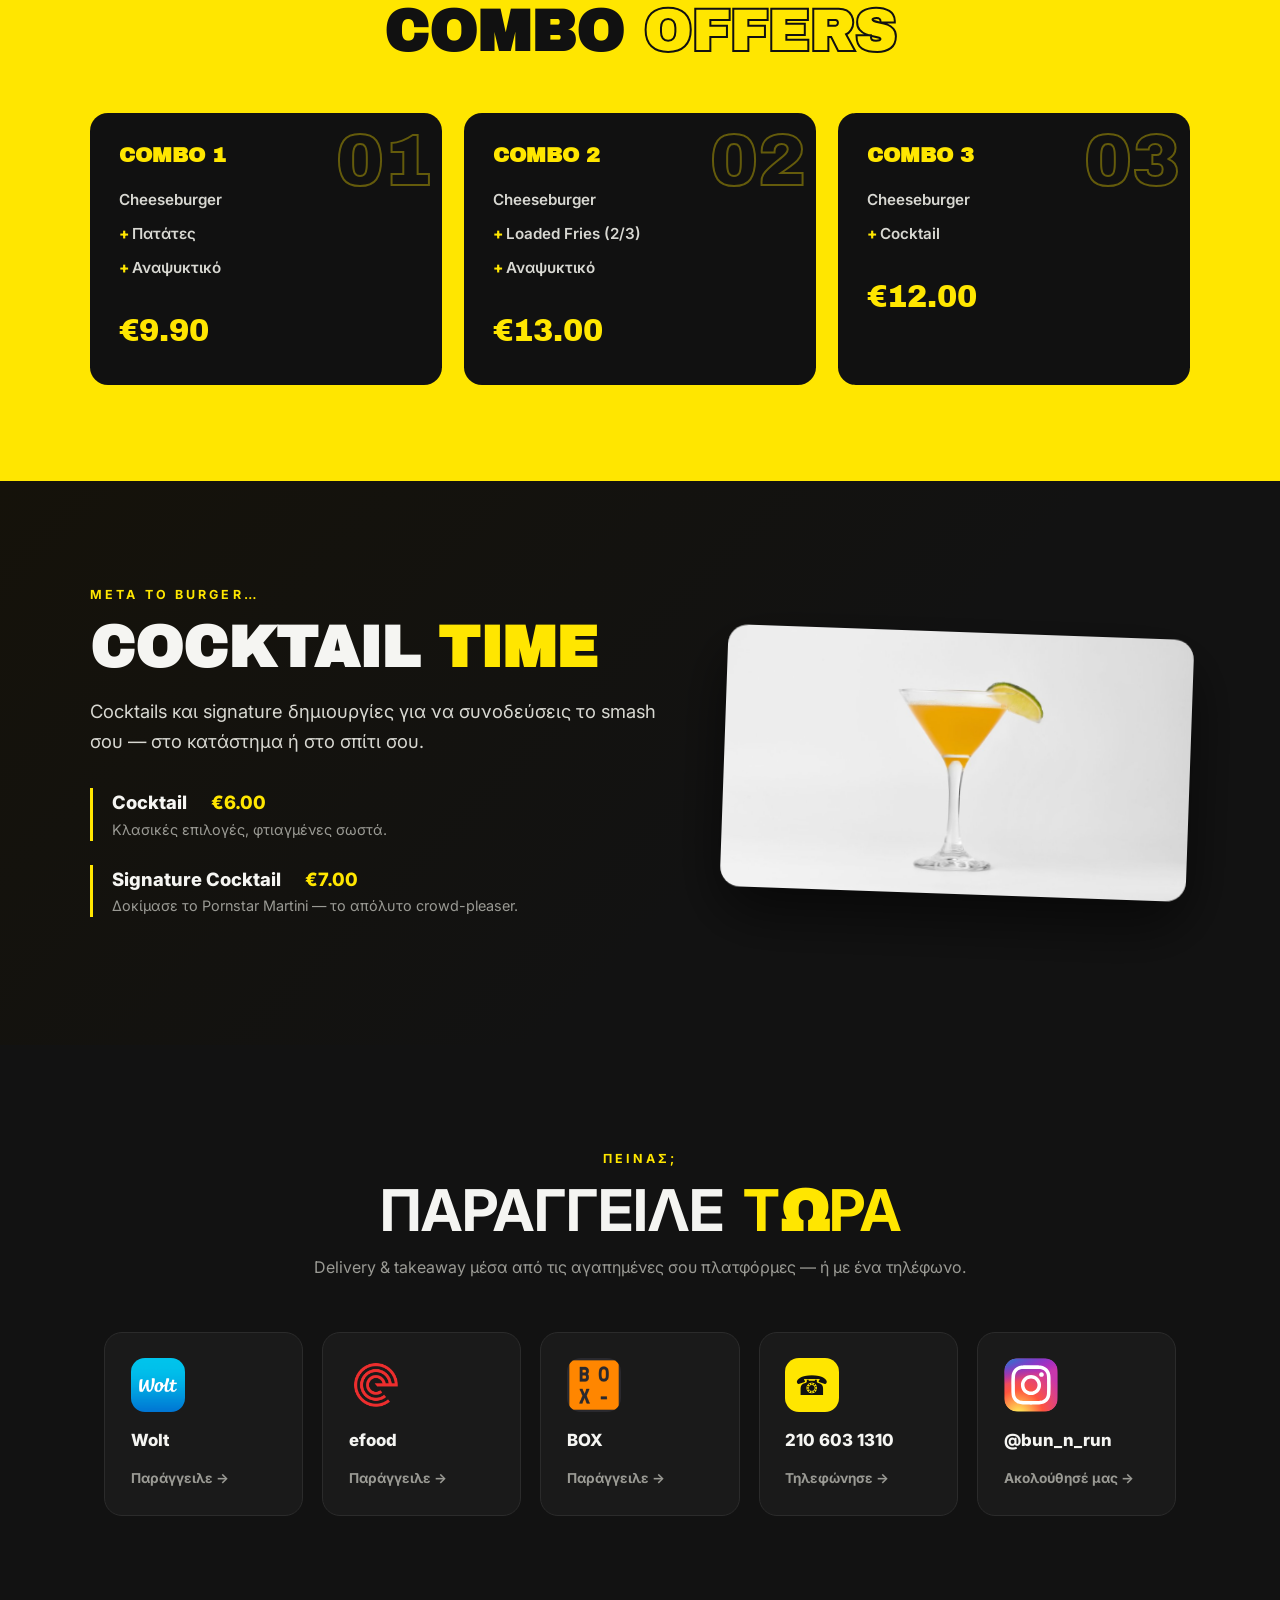
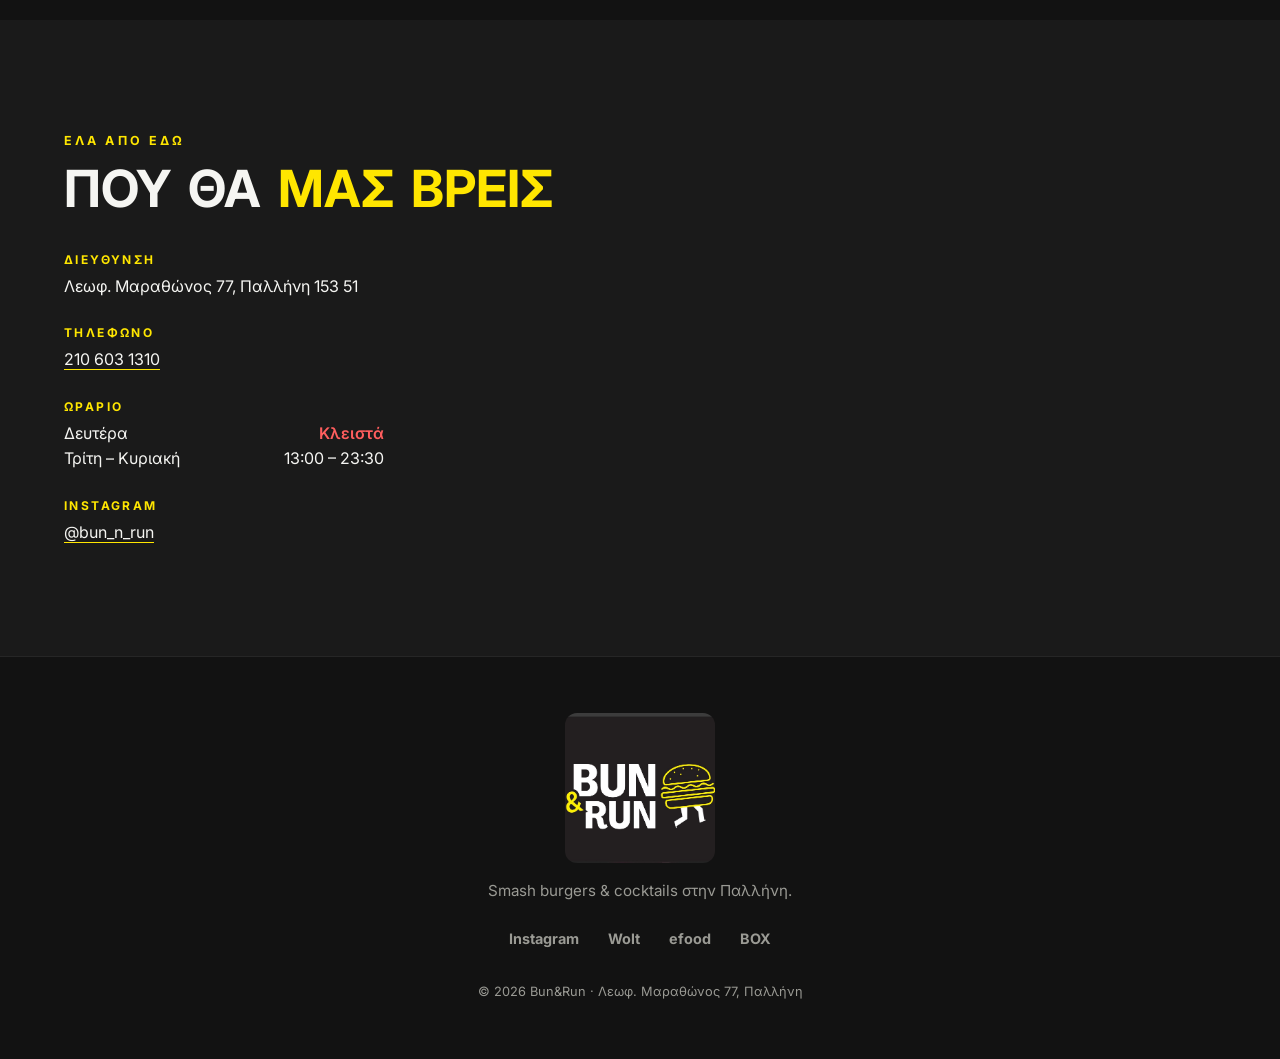
==== commit f79775f4: "Redesign: animated mascot, official menu prices & combos, sticky menu tabs, platform logos, Greek co" ====
--- a/index.html
+++ b/index.html
@@ -4,25 +4,24 @@
   <meta charset="UTF-8">
   <meta name="viewport" content="width=device-width, initial-scale=1.0">
   <title>Bun&Run — Smash Burgers & Cocktails | Παλλήνη</title>
-  <meta name="description" content="Bun&Run: Smash burgers με τραγανές άκρες, fried chicken και cocktails στην Παλλήνη. Λεωφ. Μαραθώνος 77. Delivery μέσω Wolt, efood & BOX.">
+  <meta name="description" content="Bun&Run: Ζουμερά smash burgers με τραγανές άκρες, fried chicken και signature cocktails στην Παλλήνη. Λεωφ. Μαραθώνος 77. Delivery μέσω Wolt, efood & BOX.">
   <meta property="og:title" content="Bun&Run — Smash Burgers & Cocktails">
-  <meta property="og:description" content="Smash burgers that speak… and so much more! Λεωφ. Μαραθώνος 77, Παλλήνη.">
+  <meta property="og:description" content="Ζουμερά smash burgers, fried chicken & cocktails στην Παλλήνη. Πρόλαβέ τα πριν… τρέξουν!">
   <meta property="og:image" content="assets/hero.jpg">
   <link rel="icon" href="assets/logo.jpg">
   <link rel="preconnect" href="https://fonts.googleapis.com">
   <link rel="preconnect" href="https://fonts.gstatic.com" crossorigin>
-  <link href="https://fonts.googleapis.com/css2?family=Archivo+Black&family=Inter:wght@400;600;700;900&display=swap" rel="stylesheet">
+  <link href="https://fonts.googleapis.com/css2?family=Archivo+Black&family=Inter:wght@400;600;700;800;900&display=swap" rel="stylesheet">
   <link rel="stylesheet" href="styles.css">
 </head>
 <body>
-
-  <div class="noise"></div>
 
   <header class="nav" id="nav">
     <a class="nav-logo" href="#top">BUN<span>&</span>RUN</a>
     <nav class="nav-links">
       <a href="#featured">Signature</a>
       <a href="#menu">Μενού</a>
+      <a href="#combos">Combos</a>
       <a href="#cocktails">Cocktails</a>
       <a href="#info">Πού θα μας βρεις</a>
     </nav>
@@ -35,6 +34,7 @@
   <div class="mobile-menu" id="mobileMenu">
     <a href="#featured">Signature</a>
     <a href="#menu">Μενού</a>
+    <a href="#combos">Combos</a>
     <a href="#cocktails">Cocktails</a>
     <a href="#info">Πού θα μας βρεις</a>
     <a href="#order" class="btn btn-yellow">Παράγγειλε</a>
@@ -47,31 +47,66 @@
       <div class="hero-bg" id="heroBg"></div>
       <div class="hero-overlay"></div>
       <div class="hero-content">
+
+        <svg class="mascot mascot-hero" viewBox="0 0 220 244" aria-hidden="true">
+          <g class="m-legs">
+            <path class="leg leg-back" d="M92 178 C88 194 78 202 62 209" />
+            <path class="leg leg-front" d="M128 178 C134 194 135 208 129 220 L149 222" />
+          </g>
+          <g class="m-body">
+            <path class="m-line" d="M32 98 Q32 30 110 30 Q188 30 188 98 Z" />
+            <circle class="m-seed" cx="78" cy="62" r="3.2"/>
+            <circle class="m-seed" cx="112" cy="50" r="3.2"/>
+            <circle class="m-seed" cx="146" cy="64" r="3.2"/>
+            <circle class="m-seed" cx="96" cy="78" r="3.2"/>
+            <circle class="m-seed" cx="132" cy="80" r="3.2"/>
+            <path class="m-line" d="M30 116 q10 -14 20 0 q10 14 20 0 q10 -14 20 0 q10 14 20 0 q10 -14 20 0 q10 14 20 0 q10 -14 20 0 q10 14 20 0" />
+            <rect class="m-line" x="26" y="130" width="168" height="14" rx="7" />
+            <rect class="m-line" x="34" y="158" width="152" height="18" rx="9" />
+          </g>
+          <g class="m-speed">
+            <line x1="-2" y1="120" x2="-34" y2="120" />
+            <line x1="-8" y1="146" x2="-48" y2="146" />
+            <line x1="-2" y1="172" x2="-30" y2="172" />
+          </g>
+        </svg>
+
         <p class="hero-kicker reveal">Παλλήνη · Λεωφ. Μαραθώνος 77</p>
         <h1 class="hero-title">
           <span class="line"><span>SMASH</span></span>
           <span class="line"><span>BURGERS</span></span>
           <span class="line"><span class="yellow">&amp; COCKTAILS</span></span>
         </h1>
-        <p class="hero-sub reveal">Smash burgers that speak… and so much more!</p>
+        <p class="hero-sub reveal">Ζουμερά smash burgers, fried chicken &amp; signature cocktails.<br>
+        <strong>Πρόλαβέ τα πριν… τρέξουν!</strong></p>
         <div class="hero-ctas reveal">
           <a class="btn btn-yellow" href="#order">Παράγγειλε τώρα</a>
           <a class="btn btn-ghost" href="#menu">Δες το μενού</a>
         </div>
-        <div class="hero-rating reveal">
-          <span class="score">8.8</span>
-          <span class="outof">/10 στο Wolt</span>
-        </div>
       </div>
       <div class="hero-scroll">scroll<span class="hero-scroll-line"></span></div>
     </section>
 
     <!-- MARQUEE -->
-    <div class="marquee" aria-hidden="true">
-      <div class="marquee-track">
-        <span>SMASH BURGERS</span><i>●</i><span>FRIED CHICKEN</span><i>●</i><span>COCKTAILS</span><i>●</i><span>LOADED FRIES</span><i>●</i>
-        <span>SMASH BURGERS</span><i>●</i><span>FRIED CHICKEN</span><i>●</i><span>COCKTAILS</span><i>●</i><span>LOADED FRIES</span><i>●</i>
-        <span>SMASH BURGERS</span><i>●</i><span>FRIED CHICKEN</span><i>●</i><span>COCKTAILS</span><i>●</i><span>LOADED FRIES</span><i>●</i>
+    <div class="marquee-wrap" aria-hidden="true">
+      <div class="marquee">
+        <div class="marquee-track">
+          <span>SMASH BURGERS</span><i>●</i><span>FRIED CHICKEN</span><i>●</i><span>COCKTAILS</span><i>●</i><span>LOADED FRIES</span><i>●</i>
+          <span>SMASH BURGERS</span><i>●</i><span>FRIED CHICKEN</span><i>●</i><span>COCKTAILS</span><i>●</i><span>LOADED FRIES</span><i>●</i>
+          <span>SMASH BURGERS</span><i>●</i><span>FRIED CHICKEN</span><i>●</i><span>COCKTAILS</span><i>●</i><span>LOADED FRIES</span><i>●</i>
+        </div>
+        <svg class="mascot runner" viewBox="0 0 220 244" aria-hidden="true">
+          <g class="m-legs">
+            <path class="leg leg-back" d="M92 178 C88 194 78 202 62 209" />
+            <path class="leg leg-front" d="M128 178 C134 194 135 208 129 220 L149 222" />
+          </g>
+          <g class="m-body">
+            <path class="m-line" d="M32 98 Q32 30 110 30 Q188 30 188 98 Z" />
+            <path class="m-line" d="M30 116 q10 -14 20 0 q10 14 20 0 q10 -14 20 0 q10 14 20 0 q10 -14 20 0 q10 14 20 0 q10 -14 20 0 q10 14 20 0" />
+            <rect class="m-line" x="26" y="130" width="168" height="14" rx="7" />
+            <rect class="m-line" x="34" y="158" width="152" height="18" rx="9" />
+          </g>
+        </svg>
       </div>
     </div>
 
@@ -85,7 +120,7 @@
         <article class="card reveal">
           <div class="card-img"><img src="assets/the-bun.jpg" alt="The Bun burger" loading="lazy"></div>
           <div class="card-body">
-            <div class="card-top"><h3>The Bun</h3><span class="price">€11.50</span></div>
+            <div class="card-top"><h3>The Bun</h3><span class="price">€9.50</span></div>
             <p>Δύο smashed burgers, κρέμα μανιταριών με παρμεζάνα, καραμελωμένα κρεμμύδια, σάλτσα Sailor Jerry, ντομάτα.</p>
             <span class="tag">House special</span>
           </div>
@@ -93,7 +128,7 @@
         <article class="card reveal">
           <div class="card-img"><img src="assets/truffle-goat.jpg" alt="Truffle G.O.A.T. burger" loading="lazy"></div>
           <div class="card-body">
-            <div class="card-top"><h3>Truffle G.O.A.T.</h3><span class="price">€10.50</span></div>
+            <div class="card-top"><h3>Truffle G.O.A.T.</h3><span class="price">€8.50</span></div>
             <p>Δύο smashed burgers, κατσικίσιο τυρί, μαγιονέζα τρούφας, ρόκα και καραμελωμένα κρεμμύδια.</p>
             <span class="tag">G.O.A.T. 🐐</span>
           </div>
@@ -101,7 +136,7 @@
         <article class="card reveal">
           <div class="card-img"><img src="assets/oklahoma.jpg" alt="Oklahoma burger" loading="lazy"></div>
           <div class="card-body">
-            <div class="card-top"><h3>Oklahoma</h3><span class="price">€9.50</span></div>
+            <div class="card-top"><h3>Oklahoma</h3><span class="price">€7.50</span></div>
             <p>Δύο smashed burgers με κρεμμύδια, τσένταρ, μπέικον, πίκλα, σάλτσα μπέργκερ, ντομάτα, iceberg.</p>
             <span class="tag">Classic move</span>
           </div>
@@ -116,55 +151,103 @@
         <h2>THE <span class="yellow">MENU</span></h2>
       </div>
 
-      <div class="tabs reveal" id="menuTabs">
-        <button class="tab active" data-tab="burgers">Smashed Burgers</button>
-        <button class="tab" data-tab="chicken">Chicken</button>
-        <button class="tab" data-tab="fries">Fries</button>
-        <button class="tab" data-tab="salads">Salads</button>
-        <button class="tab" data-tab="drinks">Drinks</button>
-      </div>
-
-      <div class="menu-panels">
+      <div class="tabs-wrap" id="tabsWrap">
+        <div class="tabs" id="menuTabs">
+          <button class="tab active" data-tab="burgers">Burgers</button>
+          <button class="tab" data-tab="chicken">Chicken</button>
+          <button class="tab" data-tab="fries">Πατάτες</button>
+          <button class="tab" data-tab="salads">Σαλάτες</button>
+          <button class="tab" data-tab="sauces">Sauces</button>
+          <button class="tab" data-tab="drinks">Ποτά</button>
+        </div>
+      </div>
+
+      <div class="menu-panels" id="menuPanels">
         <div class="panel active" data-panel="burgers">
-          <div class="menu-item reveal"><img src="assets/cheeseburger.jpg" alt="" loading="lazy"><div><h4>Cheeseburger <span class="price">€8.30</span></h4><p>Δύο smashed burgers, τσένταρ, μαγιονέζα με σχοινόπρασο, πίκλα αγγουριού, κρεμμύδι.</p></div></div>
-          <div class="menu-item reveal"><img src="assets/oklahoma.jpg" alt="" loading="lazy"><div><h4>Oklahoma Burger <span class="price">€9.50</span></h4><p>Δύο smashed burgers με κρεμμύδια, τσένταρ, μπέικον, πίκλα, σάλτσα μπέργκερ, ντομάτα, iceberg.</p></div></div>
-          <div class="menu-item reveal"><img src="assets/truffle-goat.jpg" alt="" loading="lazy"><div><h4>Truffle G.O.A.T. Burger <span class="price">€10.50</span></h4><p>Δύο smashed burgers, κατσικίσιο τυρί, μαγιονέζα τρούφας, ρόκα, καραμελωμένα κρεμμύδια.</p></div></div>
-          <div class="menu-item reveal"><img src="assets/the-bun.jpg" alt="" loading="lazy"><div><h4>The Bun <span class="price">€11.50</span></h4><p>Δύο smashed burgers, κρέμα μανιταριών με παρμεζάνα, καραμελωμένα κρεμμύδια, σάλτσα Sailor Jerry, ντομάτα.</p></div></div>
-          <div class="menu-item reveal"><img src="assets/beerger.jpg" alt="" loading="lazy"><div><h4>Smashed Μπεεε-rger <span class="price">€9.50</span></h4><p>Δύο smashed burgers από πρόβατο, σάλτσα romesco, ντομάτα, κατσικίσιο τυρί, πίκλα κρεμμυδιού.</p></div></div>
-          <div class="menu-item reveal no-img"><div><h4>Smoky Bacon Jam <span class="price">€11.50</span></h4><p>Δύο smashed μπιφτέκια, δύο φέτες τσένταρ, πίκλες, ντομάτα, μαρμελάδα μπέικον, καπνιστή μαγιονέζα, αυγό.</p></div></div>
-          <div class="menu-item reveal no-img"><div><h4>The Spice Bee 🌶️ <span class="price">€11.50</span></h4><p>Δύο smashed μπιφτέκια, τσένταρ, coleslaw, πίκλες jalapeño, τηγανητά κρεμμύδια, hot honey και spicy mayo.</p></div></div>
+          <div class="menu-item reveal"><img src="assets/cheeseburger.jpg" alt="" loading="lazy"><div><h4>Cheeseburger <span class="price">€6.90</span></h4><p>Δύο smashed burgers, δύο φέτες τσένταρ, μαγιονέζα με σχοινόπρασο, πίκλα αγγουριού, κρεμμύδι.</p></div></div>
+          <div class="menu-item reveal"><img src="assets/oklahoma.jpg" alt="" loading="lazy"><div><h4>Oklahoma Burger <span class="price">€7.50</span></h4><p>Δύο smashed burgers με κρεμμύδια, τσένταρ, μπέικον, πίκλα, σάλτσα μπέργκερ, ντομάτα, iceberg.</p></div></div>
+          <div class="menu-item reveal"><img src="assets/truffle-goat.jpg" alt="" loading="lazy"><div><h4>Truffle G.O.A.T. Burger <span class="price">€8.50</span></h4><p>Δύο smashed burgers, κατσικίσιο τυρί, μαγιονέζα τρούφας, ρόκα, καραμελωμένα κρεμμύδια.</p></div></div>
+          <div class="menu-item reveal"><img src="assets/the-bun.jpg" alt="" loading="lazy"><div><h4>The Bun <span class="price">€9.50</span></h4><p>Δύο smashed burgers, κρέμα μανιταριών με παρμεζάνα, καραμελωμένα κρεμμύδια, σάλτσα Sailor Jerry, ντομάτα.</p></div></div>
+          <div class="menu-item reveal"><img src="assets/beerger.jpg" alt="" loading="lazy"><div><h4>Smashed Μπεεε-rger <span class="price">€7.90</span></h4><p>Δύο smashed burgers από πρόβατο, σάλτσα romesco, ντομάτα, κατσικίσιο τυρί, πίκλα κρεμμυδιού.</p></div></div>
+          <div class="menu-item reveal no-img"><div><h4>Smoky Bacon Jam <span class="price">€9.50</span></h4><p>Δύο smashed μπιφτέκια, δύο φέτες τσένταρ, πίκλες, ντομάτα, μαρμελάδα μπέικον, καπνιστή μαγιονέζα, αυγό.</p></div></div>
+          <div class="menu-item reveal no-img"><div><h4>The Spice Bee 🌶️ <span class="price">€9.50</span></h4><p>Δύο smashed μπιφτέκια, τσένταρ, coleslaw, πίκλες jalapeño, τηγανητά κρεμμύδια, hot honey και spicy mayo.</p></div></div>
+          <div class="menu-item reveal no-img extras"><div><h4>Extras</h4><p>Extra αυγό <span class="inline-price">+€1.00</span> &nbsp;·&nbsp; Extra μπιφτέκι <span class="inline-price">+€1.80</span></p></div></div>
         </div>
 
         <div class="panel" data-panel="chicken">
-          <div class="menu-item"><img src="assets/chicken-parmesan.jpg" alt="" loading="lazy"><div><h4>Chicken Parmesan Burger <span class="price">€9.00</span></h4><p>Τηγανητό κοτόπουλο, καραμελωμένο μπέικον, iceberg, ντομάτα, γλυκιά σάλτσα dijonese, παρμεζάνα.</p></div></div>
-          <div class="menu-item"><img src="assets/buffalo-burger.jpg" alt="" loading="lazy"><div><h4>Buffalo Chicken Burger <span class="price">€9.60</span></h4><p>Τηγανητό κοτόπουλο με γλάσο Buffalo, καραμελωμένο μπέικον, καραμελωμένο κρεμμύδι, ranch, πίκλα.</p></div></div>
-          <div class="menu-item"><img src="assets/chicken-coleslaw.jpg" alt="" loading="lazy"><div><h4>Chicken Coleslaw Burger <span class="price">€9.00</span></h4><p>Τηγανητό κοτόπουλο, σαλάτα coleslaw, παρμεζάνα, σάλτσα του μαγαζιού.</p></div></div>
-          <div class="menu-item"><img src="assets/fried-chicken.jpg" alt="" loading="lazy"><div><h4>Fried Chicken <span class="price">€7.80</span></h4><p>Μερίδα τηγανητό κοτόπουλο με σάλτσα της επιλογής σου.</p></div></div>
-          <div class="menu-item"><img src="assets/buffalo-chicken.jpg" alt="" loading="lazy"><div><h4>Buffalo Glazed Fried Chicken 🌶️ <span class="price">€8.50</span></h4><p>Με ranch sauce.</p></div></div>
-          <div class="menu-item"><img src="assets/teriyaki-chicken.jpg" alt="" loading="lazy"><div><h4>Teriyaki Glazed Fried Chicken <span class="price">€8.50</span></h4><p>Με house sauce.</p></div></div>
+          <div class="menu-item"><img src="assets/chicken-parmesan.jpg" alt="" loading="lazy"><div><h4>Chicken Parmesan Burger <span class="price">€7.50</span></h4><p>Τηγανητό κοτόπουλο, καραμελωμένο μπέικον, iceberg, ντομάτα, γλυκιά σάλτσα dijonese, παρμεζάνα.</p></div></div>
+          <div class="menu-item"><img src="assets/buffalo-burger.jpg" alt="" loading="lazy"><div><h4>Buffalo Chicken Burger 🌶️ <span class="price">€8.00</span></h4><p>Τηγανητό κοτόπουλο με γλάσο Buffalo, καραμελωμένο μπέικον, καραμελωμένο κρεμμύδι, ranch, πίκλα.</p></div></div>
+          <div class="menu-item"><img src="assets/chicken-coleslaw.jpg" alt="" loading="lazy"><div><h4>Chicken Coleslaw Burger <span class="price">€7.50</span></h4><p>Τηγανητό κοτόπουλο, σαλάτα coleslaw, παρμεζάνα, σάλτσα του μαγαζιού.</p></div></div>
+          <div class="menu-item"><img src="assets/fried-chicken.jpg" alt="" loading="lazy"><div><h4>Fried Chicken <span class="price">€6.50</span></h4><p>Μερίδα τηγανητό κοτόπουλο με σάλτσα της επιλογής σου.</p></div></div>
+          <div class="menu-item"><img src="assets/buffalo-chicken.jpg" alt="" loading="lazy"><div><h4>Buffalo Glazed Spicy 🌶️ <span class="price">€7.00</span></h4><p>Τηγανητό κοτόπουλο με γλάσο Buffalo και ranch sauce.</p></div></div>
+          <div class="menu-item"><img src="assets/teriyaki-chicken.jpg" alt="" loading="lazy"><div><h4>Teriyaki Glazed Fried Chicken <span class="price">€7.00</span></h4><p>Τηγανητό κοτόπουλο με γλάσο teriyaki και house sauce.</p></div></div>
         </div>
 
         <div class="panel" data-panel="fries">
-          <div class="menu-item"><img src="assets/fries.jpg" alt="" loading="lazy"><div><h4>Πατάτες Τηγανητές <span class="price">€4.00</span></h4><p>Φρεσκοτηγανισμένες, όπως πρέπει.</p></div></div>
-          <div class="menu-item"><img src="assets/bacon-fries.jpg" alt="" loading="lazy"><div><h4>Bacon Cheddar Drip Fries <span class="price">€7.20</span></h4><p>Καραμελωμένο μπέικον, σάλτσα τσένταρ, τραγανό κρεμμύδι.</p></div></div>
-          <div class="menu-item"><img src="assets/crunch-fries.jpg" alt="" loading="lazy"><div><h4>Chicken Crunch Fries <span class="price">€7.80</span></h4><p>Τηγανητό κοτόπουλο, ranch sauce.</p></div></div>
-          <div class="menu-item"><img src="assets/truffle-fries.jpg" alt="" loading="lazy"><div><h4>Truffle Parmesan Fries <span class="price">€7.20</span></h4><p>Μαγιονέζα τρούφας, παρμεζάνα.</p></div></div>
-          <div class="menu-item no-img"><div><h4>Animal Style Fries <span class="price">€9.60</span></h4><p>Πατάτες τηγανητές, δύο smashed μπιφτέκια, σως τσένταρ, καραμελωμένα κρεμμύδια.</p></div></div>
+          <div class="menu-item"><img src="assets/fries.jpg" alt="" loading="lazy"><div><h4>Πατάτες Τηγανητές <span class="price">€3.00</span></h4><p>Φρεσκοτηγανισμένες, όπως πρέπει.</p></div></div>
+          <div class="menu-item"><img src="assets/bacon-fries.jpg" alt="" loading="lazy"><div><h4>Bacon Cheddar Drip Fries <span class="price">€6.00</span></h4><p>Καραμελωμένο μπέικον, σάλτσα τσένταρ, τραγανό κρεμμύδι.</p></div></div>
+          <div class="menu-item"><img src="assets/truffle-fries.jpg" alt="" loading="lazy"><div><h4>Truffle Parmesan Fries <span class="price">€6.00</span></h4><p>Μαγιονέζα τρούφας, παρμεζάνα.</p></div></div>
+          <div class="menu-item"><img src="assets/crunch-fries.jpg" alt="" loading="lazy"><div><h4>Chicken Crunch Fries <span class="price">€6.50</span></h4><p>Τηγανητό κοτόπουλο, ranch sauce.</p></div></div>
+          <div class="menu-item no-img"><div><h4>Animal Style Fries <span class="price">€8.00</span></h4><p>Πατάτες τηγανητές, δύο smashed μπιφτέκια, σως τσένταρ, καραμελωμένα κρεμμύδια.</p></div></div>
         </div>
 
         <div class="panel" data-panel="salads">
-          <div class="menu-item"><img src="assets/caesar.jpg" alt="" loading="lazy"><div><h4>Σαλάτα Caesar's <span class="price">€9.00</span></h4><p>Iceberg, τηγανητό κοτόπουλο, σάλτσα Caesar, παρμεζάνα, κρουτόν.</p></div></div>
-          <div class="menu-item"><img src="assets/coleslaw.jpg" alt="" loading="lazy"><div><h4>Σαλάτα Coleslaw <span class="price">€7.80</span></h4><p>Λευκό και κόκκινο λάχανο, πράσινο μήλο, σέλερι, καρύδια, χρένο, μαγιονέζα του μαγαζιού, κρουτόν.</p></div></div>
+          <div class="menu-item"><img src="assets/caesar.jpg" alt="" loading="lazy"><div><h4>Caesar's Salad <span class="price">€7.50</span></h4><p>Iceberg, τηγανητό κοτόπουλο, σάλτσα Caesar, παρμεζάνα, κρουτόν.</p></div></div>
+          <div class="menu-item"><img src="assets/coleslaw.jpg" alt="" loading="lazy"><div><h4>Coleslaw Salad <span class="price">€6.50</span></h4><p>Λευκό και κόκκινο λάχανο, πράσινο μήλο, σέλερι, καρύδια, χρένο, μαγιονέζα του μαγαζιού.</p></div></div>
+        </div>
+
+        <div class="panel" data-panel="sauces">
+          <div class="menu-item no-img sauce"><div><h4>Mayo · Ketchup · Μουστάρδα <span class="price">€1.00</span></h4></div></div>
+          <div class="menu-item no-img sauce"><div><h4>House Sauce <span class="price">€1.50</span></h4></div></div>
+          <div class="menu-item no-img sauce"><div><h4>Burger Sauce <span class="price">€1.50</span></h4></div></div>
+          <div class="menu-item no-img sauce"><div><h4>Buffalo Sauce 🌶️ <span class="price">€1.50</span></h4></div></div>
+          <div class="menu-item no-img sauce"><div><h4>Chives Mayo <span class="price">€1.50</span></h4></div></div>
+          <div class="menu-item no-img sauce"><div><h4>Ranch Sauce <span class="price">€1.80</span></h4></div></div>
+          <div class="menu-item no-img sauce"><div><h4>Truffle Mayo <span class="price">€1.80</span></h4></div></div>
+          <div class="menu-item no-img sauce"><div><h4>Sweet Dijonese <span class="price">€1.80</span></h4></div></div>
+          <div class="menu-item no-img sauce"><div><h4>Smoked Mayo <span class="price">€1.80</span></h4></div></div>
+          <div class="menu-item no-img sauce"><div><h4>Spicy Mayo 🌶️ <span class="price">€1.80</span></h4></div></div>
         </div>
 
         <div class="panel" data-panel="drinks">
-          <div class="menu-item no-img"><div><h4>Αναψυκτικά <span class="price">από €2.00</span></h4><p>Coca-Cola, Sprite, Fanta, Σόδα, Τόνικ — 0.33l / 0.5l / 1.5l.</p></div></div>
-          <div class="menu-item no-img"><div><h4>Μπύρες <span class="price">από €2.50</span></h4><p>Άλφα 0.33l, Carlsberg 0.33l.</p></div></div>
-          <div class="menu-item no-img"><div><h4>Νερό Βίκος <span class="price">από €0.60</span></h4><p>0.5l / 1.5l.</p></div></div>
-        </div>
-      </div>
-
-      <p class="menu-note reveal">* Οι τιμές είναι ενδεικτικές από τις πλατφόρμες delivery και μπορεί να αλλάξουν.</p>
+          <div class="menu-item no-img"><div><h4>Αναψυκτικά</h4><p>330ml <span class="inline-price">€1.50</span> &nbsp;·&nbsp; 500ml <span class="inline-price">€2.00</span> &nbsp;·&nbsp; 1.5L <span class="inline-price">€3.00</span></p></div></div>
+          <div class="menu-item no-img"><div><h4>Μπύρες</h4><p>Κουτί 330ml <span class="inline-price">€2.00</span> &nbsp;·&nbsp; Μπουκάλι 500ml <span class="inline-price">€2.50</span></p></div></div>
+          <div class="menu-item no-img"><div><h4>Cocktail <span class="price">€6.00</span></h4><p>Ρώτησέ μας για τη λίστα της ημέρας.</p></div></div>
+          <div class="menu-item no-img"><div><h4>Signature Cocktail <span class="price">€7.00</span></h4><p>Τα δικά μας specials — δοκίμασε το Pornstar Martini.</p></div></div>
+        </div>
+      </div>
+
+      <p class="menu-note reveal">* Τιμές καταστήματος. Στις πλατφόρμες delivery οι τιμές ενδέχεται να διαφέρουν.</p>
+    </section>
+
+    <!-- COMBOS -->
+    <section class="combos" id="combos">
+      <div class="combos-inner">
+        <div class="section-head reveal">
+          <p class="eyebrow dark">Value deals</p>
+          <h2>COMBO <span class="outline">OFFERS</span></h2>
+        </div>
+        <div class="combo-grid">
+          <article class="combo-card reveal">
+            <span class="combo-num">01</span>
+            <h3>Combo 1</h3>
+            <ul><li>Cheeseburger</li><li>Πατάτες</li><li>Αναψυκτικό</li></ul>
+            <span class="combo-price">€9.90</span>
+          </article>
+          <article class="combo-card reveal">
+            <span class="combo-num">02</span>
+            <h3>Combo 2</h3>
+            <ul><li>Cheeseburger</li><li>Loaded Fries (2/3)</li><li>Αναψυκτικό</li></ul>
+            <span class="combo-price">€13.00</span>
+          </article>
+          <article class="combo-card reveal">
+            <span class="combo-num">03</span>
+            <h3>Combo 3</h3>
+            <ul><li>Cheeseburger</li><li>Cocktail</li></ul>
+            <span class="combo-price">€12.00</span>
+          </article>
+        </div>
+      </div>
     </section>
 
     <!-- COCKTAILS -->
@@ -173,12 +256,15 @@
         <div class="cocktails-text reveal">
           <p class="eyebrow">Μετά το burger…</p>
           <h2>COCKTAIL <span class="yellow">TIME</span></h2>
-          <p class="big">Signature cocktails για να συνοδεύσεις το smash σου — στο κατάστημα ή στο σπίτι σου.</p>
+          <p class="big">Cocktails και signature δημιουργίες για να συνοδεύσεις το smash σου — στο κατάστημα ή στο σπίτι σου.</p>
           <div class="cocktail-item">
-            <h4>Pornstar Martini <span class="price">€7.50</span></h4>
-            <p>Το απόλυτο crowd-pleaser.</p>
-          </div>
-          <p class="muted">…και ακόμα περισσότερα στο κατάστημα. Ρώτησέ μας!</p>
+            <h4>Cocktail <span class="price">€6.00</span></h4>
+            <p>Κλασικές επιλογές, φτιαγμένες σωστά.</p>
+          </div>
+          <div class="cocktail-item">
+            <h4>Signature Cocktail <span class="price">€7.00</span></h4>
+            <p>Δοκίμασε το Pornstar Martini — το απόλυτο crowd-pleaser.</p>
+          </div>
         </div>
         <div class="cocktails-img reveal">
           <img src="assets/cocktail.jpg" alt="Cocktail" loading="lazy">
@@ -191,24 +277,33 @@
       <div class="section-head reveal">
         <p class="eyebrow">Πεινάς;</p>
         <h2>ΠΑΡΑΓΓΕΙΛΕ <span class="yellow">ΤΩΡΑ</span></h2>
-        <p class="sub">Delivery & takeaway μέσα από τις αγαπημένες σου πλατφόρμες.</p>
+        <p class="sub">Delivery &amp; takeaway μέσα από τις αγαπημένες σου πλατφόρμες — ή με ένα τηλέφωνο.</p>
       </div>
       <div class="order-grid">
         <a class="order-card reveal" href="https://wolt.com/en/grc/athens/restaurant/bun-and-run" target="_blank" rel="noopener">
-          <span class="order-name wolt">Wolt</span>
+          <img class="order-logo" src="assets/wolt-logo.png" alt="Wolt">
+          <span class="order-name">Wolt</span>
           <span class="order-go">Παράγγειλε →</span>
         </a>
         <a class="order-card reveal" href="https://www.e-food.gr/delivery/pallini/bun-kai-run-8785039" target="_blank" rel="noopener">
-          <span class="order-name efood">efood</span>
+          <img class="order-logo" src="assets/efood-logo.png" alt="efood">
+          <span class="order-name">efood</span>
           <span class="order-go">Παράγγειλε →</span>
         </a>
         <a class="order-card reveal" href="https://box.gr/delivery/pallini/bun--run" target="_blank" rel="noopener">
-          <span class="order-name box">BOX</span>
+          <img class="order-logo" src="assets/box-logo.png" alt="BOX">
+          <span class="order-name">BOX</span>
           <span class="order-go">Παράγγειλε →</span>
         </a>
         <a class="order-card reveal" href="tel:+302106031310">
-          <span class="order-name phone">☎ 210 603 1310</span>
+          <span class="order-logo order-logo-phone">☎</span>
+          <span class="order-name">210 603 1310</span>
           <span class="order-go">Τηλεφώνησε →</span>
+        </a>
+        <a class="order-card reveal" href="https://www.instagram.com/bun_n_run/" target="_blank" rel="noopener">
+          <img class="order-logo" src="assets/instagram.svg" alt="Instagram">
+          <span class="order-name">@bun_n_run</span>
+          <span class="order-go">Ακολούθησέ μας →</span>
         </a>
       </div>
     </section>
@@ -242,8 +337,8 @@
 
   <footer class="footer">
     <div class="footer-inner">
-      <a class="nav-logo" href="#top">BUN<span>&</span>RUN</a>
-      <p>Smash burgers that speak… and so much more!</p>
+      <img class="footer-logo" src="assets/logo.jpg" alt="Bun&Run logo">
+      <p>Smash burgers &amp; cocktails στην Παλλήνη.</p>
       <div class="footer-links">
         <a href="https://www.instagram.com/bun_n_run/" target="_blank" rel="noopener">Instagram</a>
         <a href="https://wolt.com/en/grc/athens/restaurant/bun-and-run" target="_blank" rel="noopener">Wolt</a>
--- a/styles.css
+++ b/styles.css
@@ -3,6 +3,7 @@
   --black-2: #1a1a1a;
   --black-3: #222;
   --yellow: #ffe600;
+  --yellow-2: #f7c800;
   --white: #f5f5f2;
   --muted: #9a9a94;
   --display: 'Archivo Black', 'Inter', sans-serif;
@@ -10,23 +11,19 @@
 }
 
 * { margin: 0; padding: 0; box-sizing: border-box; }
-html { scroll-behavior: smooth; }
+html { scroll-behavior: smooth; overflow-x: hidden; overflow-x: clip; }
 body {
   background: var(--black);
   color: var(--white);
   font-family: var(--body);
   line-height: 1.6;
   overflow-x: hidden;
+  overflow-x: clip;
 }
 img { display: block; max-width: 100%; }
 a { color: inherit; text-decoration: none; }
 h1, h2, h3 { font-family: var(--display); text-transform: uppercase; line-height: 1.05; }
 .yellow { color: var(--yellow); }
-
-.noise {
-  position: fixed; inset: 0; pointer-events: none; z-index: 1; opacity: .04;
-  background-image: url("data:image/svg+xml,%3Csvg xmlns='http://www.w3.org/2000/svg' width='120' height='120'%3E%3Cfilter id='n'%3E%3CfeTurbulence baseFrequency='0.8'/%3E%3C/filter%3E%3Crect width='120' height='120' filter='url(%23n)'/%3E%3C/svg%3E");
-}
 
 /* ---------- Buttons ---------- */
 .btn {
@@ -48,7 +45,7 @@
 .nav.scrolled { background: rgba(18,18,18,.92); backdrop-filter: blur(12px); padding: .7rem 5vw; box-shadow: 0 4px 30px rgba(0,0,0,.5); }
 .nav-logo { font-family: var(--display); font-size: 1.35rem; letter-spacing: .02em; }
 .nav-logo span { color: var(--yellow); }
-.nav-links { display: flex; gap: 2rem; }
+.nav-links { display: flex; gap: 1.8rem; }
 .nav-links a { font-weight: 600; font-size: .92rem; opacity: .85; position: relative; }
 .nav-links a::after {
   content: ''; position: absolute; left: 0; bottom: -5px; width: 0; height: 2px;
@@ -65,42 +62,62 @@
 
 .mobile-menu {
   position: fixed; inset: 0; z-index: 99; background: rgba(18,18,18,.97);
-  display: flex; flex-direction: column; align-items: center; justify-content: center; gap: 2rem;
+  display: flex; flex-direction: column; align-items: center; justify-content: center; gap: 1.8rem;
   opacity: 0; pointer-events: none; transition: opacity .3s;
 }
 .mobile-menu.open { opacity: 1; pointer-events: auto; }
-.mobile-menu a { font-family: var(--display); font-size: 1.6rem; text-transform: uppercase; }
+.mobile-menu a { font-family: var(--display); font-size: 1.5rem; text-transform: uppercase; }
 .mobile-menu a.btn { font-family: var(--body); font-size: 1rem; }
+
+/* ---------- Mascot ---------- */
+.mascot { overflow: visible; }
+.mascot .m-line { fill: none; stroke: var(--yellow); stroke-width: 9; stroke-linecap: round; stroke-linejoin: round; }
+.mascot .m-seed { fill: var(--yellow); }
+.mascot .leg { fill: none; stroke: #fff; stroke-width: 13; stroke-linecap: round; stroke-linejoin: round; }
+.mascot .leg-back { transform-box: view-box; transform-origin: 92px 178px; animation: kickBack .42s ease-in-out infinite alternate; }
+.mascot .leg-front { transform-box: view-box; transform-origin: 128px 178px; animation: kickFront .42s ease-in-out infinite alternate; }
+@keyframes kickFront { from { transform: rotate(-28deg); } to { transform: rotate(26deg); } }
+@keyframes kickBack { from { transform: rotate(24deg); } to { transform: rotate(-30deg); } }
+.mascot .m-body { animation: bob .42s ease-in-out infinite alternate; }
+@keyframes bob { from { transform: translateY(0); } to { transform: translateY(-6px); } }
+.mascot .m-speed line { stroke: var(--yellow); stroke-width: 7; stroke-linecap: round; opacity: 0; animation: whoosh 0.84s ease-out infinite; }
+.mascot .m-speed line:nth-child(2) { animation-delay: .2s; }
+.mascot .m-speed line:nth-child(3) { animation-delay: .4s; }
+@keyframes whoosh {
+  0% { opacity: 0; transform: translateX(26px); }
+  30% { opacity: .8; }
+  100% { opacity: 0; transform: translateX(-30px); }
+}
+
+.mascot-hero { width: clamp(110px, 16vw, 170px); margin: 0 auto 1.2rem; display: block; transform: rotate(-4deg); }
 
 /* ---------- Hero ---------- */
 .hero { position: relative; min-height: 100svh; display: flex; align-items: center; justify-content: center; text-align: center; overflow: hidden; }
 .hero-bg {
-  position: absolute; inset: -10% 0; background: url('assets/hero.jpg') center/cover no-repeat;
+  position: absolute; inset: -12% 0; background: url('assets/hero.jpg') center/cover no-repeat;
   will-change: transform; transform: scale(1.05);
 }
 .hero-overlay {
   position: absolute; inset: 0;
-  background: linear-gradient(180deg, rgba(18,18,18,.55) 0%, rgba(18,18,18,.75) 60%, var(--black) 100%);
-}
-.hero-content { position: relative; z-index: 2; padding: 7rem 5vw 4rem; max-width: 1000px; }
-.hero-kicker { font-weight: 600; letter-spacing: .25em; text-transform: uppercase; font-size: .8rem; color: var(--yellow); margin-bottom: 1.2rem; }
-.hero-title { font-size: clamp(3rem, 11vw, 8.5rem); }
+  background: linear-gradient(180deg, rgba(18,18,18,.62) 0%, rgba(18,18,18,.78) 60%, var(--black) 100%);
+}
+.hero-content { position: relative; z-index: 2; padding: 6.5rem 5vw 4rem; max-width: 1000px; width: 100%; }
+.hero-kicker { font-weight: 600; letter-spacing: .22em; text-transform: uppercase; font-size: .78rem; color: var(--yellow); margin-bottom: 1.1rem; }
+.hero-title { font-size: clamp(2.6rem, 9.5vw, 7.5rem); }
 .hero-title .line { display: block; overflow: hidden; }
 .hero-title .line > span { display: inline-block; transform: translateY(110%); animation: riseUp .9s cubic-bezier(.2,.7,.2,1) forwards; }
 .hero-title .line:nth-child(2) > span { animation-delay: .12s; }
 .hero-title .line:nth-child(3) > span { animation-delay: .24s; }
 @keyframes riseUp { to { transform: translateY(0); } }
-.hero-sub { margin-top: 1.4rem; font-size: clamp(1rem, 2.2vw, 1.3rem); color: #d8d8d2; font-weight: 600; }
+.hero-sub { margin-top: 1.4rem; font-size: clamp(1rem, 2.2vw, 1.25rem); color: #d8d8d2; }
+.hero-sub strong { color: var(--yellow); }
 .hero-ctas { margin-top: 2.2rem; display: flex; gap: 1rem; justify-content: center; flex-wrap: wrap; }
-.hero-rating { margin-top: 2.5rem; display: inline-flex; align-items: baseline; gap: .4rem; }
-.hero-rating .score { font-family: var(--display); font-size: 2rem; color: var(--yellow); }
-.hero-rating .outof { color: var(--muted); font-weight: 600; }
 .hero-scroll {
-  position: absolute; bottom: 2rem; left: 50%; transform: translateX(-50%); z-index: 2;
-  font-size: .75rem; letter-spacing: .3em; text-transform: uppercase; color: var(--muted);
-  display: flex; flex-direction: column; align-items: center; gap: .6rem;
-}
-.hero-scroll-line { width: 1px; height: 38px; background: var(--muted); overflow: hidden; position: relative; display: block; }
+  position: absolute; bottom: 1.8rem; left: 50%; transform: translateX(-50%); z-index: 2;
+  font-size: .72rem; letter-spacing: .3em; text-transform: uppercase; color: var(--muted);
+  display: flex; flex-direction: column; align-items: center; gap: .5rem;
+}
+.hero-scroll-line { width: 1px; height: 34px; background: var(--muted); overflow: hidden; position: relative; display: block; }
 .hero-scroll-line::after {
   content: ''; position: absolute; top: -100%; left: 0; width: 100%; height: 100%;
   background: var(--yellow); animation: scrollDown 1.8s ease-in-out infinite;
@@ -108,23 +125,39 @@
 @keyframes scrollDown { 60%, 100% { top: 100%; } }
 
 /* ---------- Marquee ---------- */
-.marquee { background: var(--yellow); color: #111; overflow: hidden; padding: .9rem 0; transform: rotate(-1.2deg) scale(1.02); }
+.marquee-wrap { overflow: hidden; padding: 1.1rem 0; }
+.marquee {
+  position: relative; background: var(--yellow); color: #111;
+  width: 104vw; margin-left: -2vw; transform: rotate(-1.2deg);
+  overflow: hidden; padding: .9rem 0;
+}
 .marquee-track { display: flex; gap: 2.2rem; white-space: nowrap; width: max-content; animation: marquee 22s linear infinite; }
 .marquee-track span { font-family: var(--display); font-size: 1.25rem; text-transform: uppercase; }
 .marquee-track i { font-style: normal; font-size: .8rem; align-self: center; }
 @keyframes marquee { to { transform: translateX(-33.333%); } }
+.runner {
+  position: absolute; top: 50%; left: 0; width: 54px; height: 54px;
+  transform: translateY(-58%);
+  animation: runAcross 11s linear infinite;
+}
+.runner .m-line { stroke: #111; stroke-width: 14; }
+.runner .leg { stroke: #111; stroke-width: 18; }
+@keyframes runAcross {
+  from { left: -70px; }
+  to { left: calc(100vw + 70px); }
+}
 
 /* ---------- Sections ---------- */
 .section { padding: 6.5rem 5vw; max-width: 1200px; margin: 0 auto; }
 .section-dark { max-width: none; background: var(--black-2); }
 .section-dark > * { max-width: 1200px; margin-left: auto; margin-right: auto; }
-.section-head { text-align: center; margin-bottom: 3.5rem; }
+.section-head { text-align: center; margin-bottom: 3.2rem; }
 .section-head h2 { font-size: clamp(2rem, 5.5vw, 3.6rem); }
 .section-head .sub { color: var(--muted); margin-top: .8rem; }
 .eyebrow { color: var(--yellow); font-weight: 700; letter-spacing: .25em; text-transform: uppercase; font-size: .78rem; margin-bottom: .8rem; }
 
 /* ---------- Featured cards ---------- */
-.featured-grid { display: grid; grid-template-columns: repeat(auto-fit, minmax(290px, 1fr)); gap: 1.6rem; }
+.featured-grid { display: grid; grid-template-columns: repeat(auto-fit, minmax(280px, 1fr)); gap: 1.6rem; }
 .card {
   background: var(--black-2); border: 1px solid #2b2b2b; border-radius: 18px; overflow: hidden;
   transition: transform .35s cubic-bezier(.2,.7,.2,1), border-color .35s, box-shadow .35s;
@@ -137,24 +170,36 @@
 .card-top { display: flex; justify-content: space-between; align-items: baseline; gap: 1rem; margin-bottom: .6rem; }
 .card-top h3 { font-size: 1.25rem; }
 .price { color: var(--yellow); font-weight: 800; white-space: nowrap; }
+.inline-price { color: var(--yellow); font-weight: 700; }
 .card-body p { color: var(--muted); font-size: .92rem; }
 .tag {
   display: inline-block; margin-top: 1rem; font-size: .72rem; font-weight: 700; letter-spacing: .1em;
   text-transform: uppercase; background: #2b2b2b; padding: .35rem .8rem; border-radius: 999px;
 }
 
-/* ---------- Menu tabs ---------- */
-.tabs { display: flex; gap: .6rem; justify-content: center; flex-wrap: wrap; margin-bottom: 2.8rem; }
+/* ---------- Menu tabs (sticky) ---------- */
+.tabs-wrap {
+  position: sticky; top: 56px; z-index: 60;
+  background: rgba(26,26,26,.94); backdrop-filter: blur(10px);
+  margin: 0 -5vw 2.2rem; padding: .8rem 5vw;
+}
+.tabs {
+  display: flex; gap: .55rem; flex-wrap: nowrap; overflow-x: auto;
+  -webkit-overflow-scrolling: touch; scrollbar-width: none;
+  justify-content: flex-start;
+}
+.tabs::-webkit-scrollbar { display: none; }
+@media (min-width: 760px) { .tabs { justify-content: center; } }
 .tab {
-  font-family: var(--body); font-weight: 700; font-size: .9rem; cursor: pointer;
-  background: none; border: 2px solid #333; color: var(--muted);
-  padding: .65rem 1.4rem; border-radius: 999px; transition: .25s;
+  font-family: var(--body); font-weight: 700; font-size: .88rem; cursor: pointer; flex-shrink: 0;
+  background: none; border: 2px solid #3a3a3a; color: var(--muted);
+  padding: .6rem 1.3rem; border-radius: 999px; transition: .25s;
 }
 .tab:hover { border-color: var(--yellow); color: var(--white); }
 .tab.active { background: var(--yellow); border-color: var(--yellow); color: #111; }
 
 .menu-panels { position: relative; }
-.panel { display: none; grid-template-columns: repeat(auto-fit, minmax(420px, 1fr)); gap: 1.1rem; }
+.panel { display: none; grid-template-columns: repeat(auto-fit, minmax(min(420px, 100%), 1fr)); gap: 1.1rem; }
 .panel.active { display: grid; animation: fadeIn .45s ease both; }
 @keyframes fadeIn { from { opacity: 0; transform: translateY(14px); } to { opacity: 1; transform: none; } }
 
@@ -165,13 +210,43 @@
 }
 .menu-item:hover { border-color: var(--yellow); transform: translateX(4px); }
 .menu-item img { width: 92px; height: 92px; object-fit: cover; border-radius: 10px; flex-shrink: 0; }
+.menu-item > div { width: 100%; }
 .menu-item h4 {
   display: flex; justify-content: space-between; gap: 1rem; align-items: baseline;
   font-size: 1.02rem; font-weight: 800; margin-bottom: .25rem;
 }
 .menu-item p { color: var(--muted); font-size: .86rem; line-height: 1.5; }
 .menu-item.no-img { padding-left: 1.3rem; }
+.menu-item.sauce { padding-top: .8rem; padding-bottom: .8rem; }
+.menu-item.sauce h4 { margin-bottom: 0; }
+.menu-item.extras { border-style: dashed; border-color: #3a3a3a; }
 .menu-note { text-align: center; color: var(--muted); font-size: .8rem; margin-top: 2.5rem; }
+
+/* ---------- Combos ---------- */
+.combos { background: var(--yellow); color: #111; padding: 6rem 5vw; }
+.combos-inner { max-width: 1100px; margin: 0 auto; }
+.combos .eyebrow.dark { color: #111; opacity: .65; }
+.combos h2 { color: #111; }
+.combos .outline {
+  color: transparent; -webkit-text-stroke: 2px #111;
+}
+.combo-grid { display: grid; grid-template-columns: repeat(auto-fit, minmax(240px, 1fr)); gap: 1.4rem; }
+.combo-card {
+  position: relative; background: #111; color: var(--white); border-radius: 18px;
+  padding: 2rem 1.8rem 1.8rem; overflow: hidden;
+  transition: transform .3s, box-shadow .3s;
+}
+.combo-card:hover { transform: translateY(-6px) rotate(-1deg); box-shadow: 0 18px 40px rgba(0,0,0,.3); }
+.combo-num {
+  position: absolute; top: -.6rem; right: .6rem; font-family: var(--display);
+  font-size: 4.5rem; color: transparent; -webkit-text-stroke: 2px rgba(255,230,0,.35);
+}
+.combo-card h3 { font-size: 1.3rem; margin-bottom: 1rem; color: var(--yellow); }
+.combo-card ul { list-style: none; margin-bottom: 1.4rem; }
+.combo-card li { padding: .3rem 0; font-weight: 600; font-size: .95rem; color: #d8d8d2; }
+.combo-card li::before { content: '+ '; color: var(--yellow); font-weight: 800; }
+.combo-card li:first-child::before { content: ''; }
+.combo-price { font-family: var(--display); font-size: 1.9rem; color: var(--yellow); }
 
 /* ---------- Cocktails ---------- */
 .cocktails { background: linear-gradient(135deg, #15120a 0%, var(--black) 60%); padding: 6.5rem 5vw; }
@@ -184,24 +259,25 @@
 .cocktail-item { border-left: 3px solid var(--yellow); padding-left: 1.2rem; margin-bottom: 1.5rem; }
 .cocktail-item h4 { display: flex; gap: 1.5rem; align-items: baseline; font-size: 1.15rem; font-weight: 800; }
 .cocktail-item p { color: var(--muted); font-size: .9rem; }
-.muted { color: var(--muted); font-size: .92rem; }
 .cocktails-img img { border-radius: 20px; transform: rotate(2deg); box-shadow: 0 25px 60px rgba(0,0,0,.6); transition: transform .5s; }
 .cocktails-img:hover img { transform: rotate(0deg) scale(1.02); }
 
 /* ---------- Order ---------- */
-.order-grid { display: grid; grid-template-columns: repeat(auto-fit, minmax(230px, 1fr)); gap: 1.2rem; }
+.order-grid { display: grid; grid-template-columns: repeat(auto-fit, minmax(190px, 1fr)); gap: 1.2rem; }
 .order-card {
-  display: flex; flex-direction: column; gap: 2.2rem; padding: 1.8rem;
+  display: flex; flex-direction: column; align-items: flex-start; gap: .9rem; padding: 1.6rem;
   background: var(--black-2); border: 1px solid #2b2b2b; border-radius: 18px;
   transition: transform .3s, border-color .3s, box-shadow .3s;
 }
 .order-card:hover { transform: translateY(-6px); border-color: var(--yellow); box-shadow: 0 18px 45px rgba(0,0,0,.5); }
-.order-name { font-family: var(--display); font-size: 1.6rem; }
-.order-name.wolt { color: #00c2e8; }
-.order-name.efood { color: #ff2e2e; }
-.order-name.box { color: #7CFC00; }
-.order-name.phone { color: var(--yellow); font-size: 1.25rem; }
-.order-go { color: var(--muted); font-weight: 700; font-size: .9rem; transition: color .3s; }
+.order-logo { width: 54px; height: 54px; border-radius: 14px; object-fit: cover; }
+.order-logo-phone {
+  display: flex; align-items: center; justify-content: center;
+  width: 54px; height: 54px; border-radius: 14px; background: var(--yellow);
+  color: #111; font-size: 1.7rem;
+}
+.order-name { font-weight: 800; font-size: 1.05rem; }
+.order-go { color: var(--muted); font-weight: 700; font-size: .85rem; transition: color .3s; margin-top: auto; }
 .order-card:hover .order-go { color: var(--yellow); }
 
 /* ---------- Info ---------- */
@@ -220,6 +296,7 @@
 /* ---------- Footer ---------- */
 .footer { border-top: 1px solid #262626; padding: 3.5rem 5vw; text-align: center; }
 .footer-inner { display: flex; flex-direction: column; gap: 1rem; align-items: center; }
+.footer-logo { width: 150px; border-radius: 12px; }
 .footer-inner > p { color: var(--muted); font-size: .95rem; }
 .footer-links { display: flex; gap: 1.8rem; flex-wrap: wrap; justify-content: center; margin-top: .5rem; }
 .footer-links a { font-weight: 700; font-size: .9rem; color: var(--muted); transition: color .25s; }
@@ -233,6 +310,7 @@
 @media (prefers-reduced-motion: reduce) {
   *, *::before, *::after { animation-duration: .01s !important; transition-duration: .01s !important; }
   .reveal { opacity: 1; transform: none; }
+  .runner { display: none; }
 }
 
 /* ---------- Responsive ---------- */
@@ -240,11 +318,14 @@
   .nav-links, .nav-cta { display: none; }
   .nav-burger { display: flex; }
   .cocktails-inner, .info-grid { grid-template-columns: 1fr; gap: 2.5rem; }
-  .panel { grid-template-columns: 1fr; }
   .info-map iframe { height: 320px; }
+  .tabs-wrap { top: 52px; }
 }
 @media (max-width: 520px) {
   .section { padding: 4.5rem 6vw; }
+  .tabs-wrap { margin: 0 -6vw 2rem; padding: .7rem 6vw; }
   .menu-item img { width: 72px; height: 72px; }
-  .menu-item h4 { flex-direction: column; gap: .1rem; }
-}
+  .menu-item h4 { flex-direction: column; gap: .1rem; align-items: flex-start; }
+  .menu-item.sauce h4 { flex-direction: row; justify-content: space-between; width: 100%; }
+  .combo-grid { grid-template-columns: 1fr; }
+}
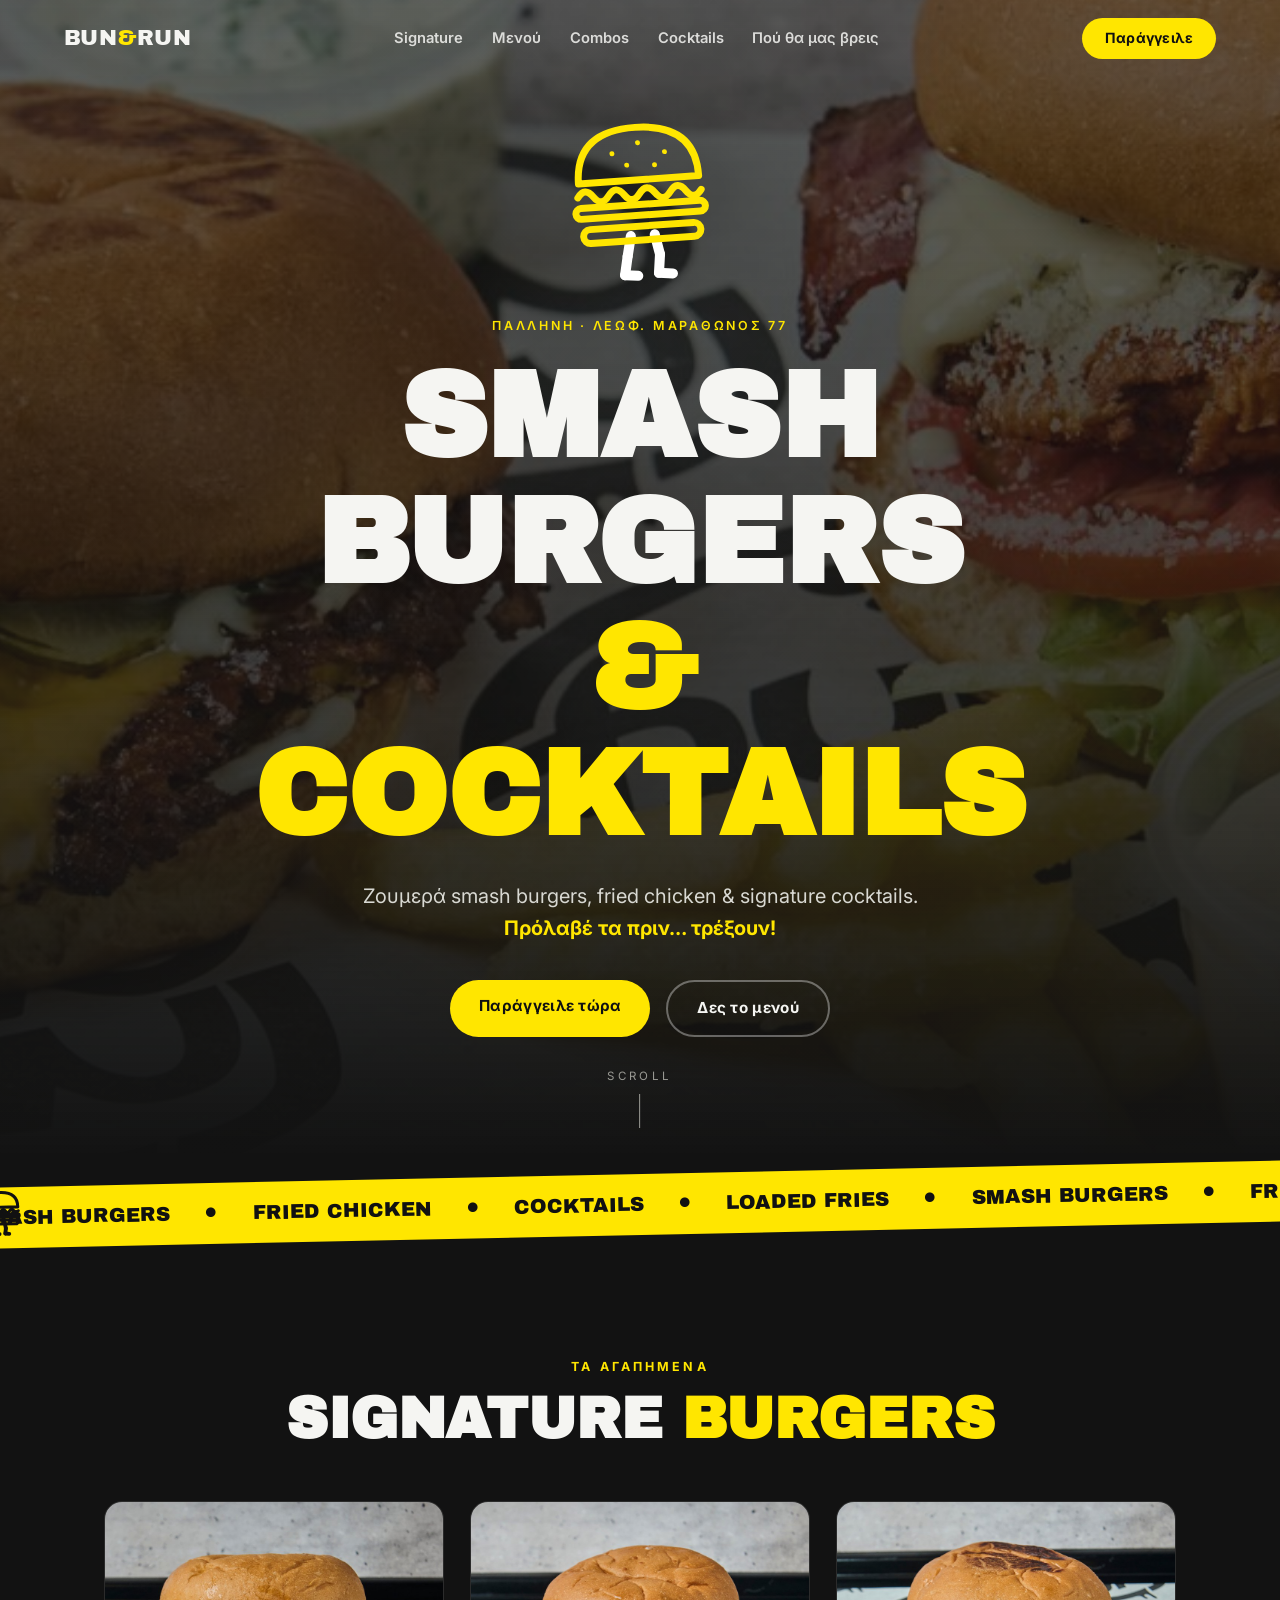
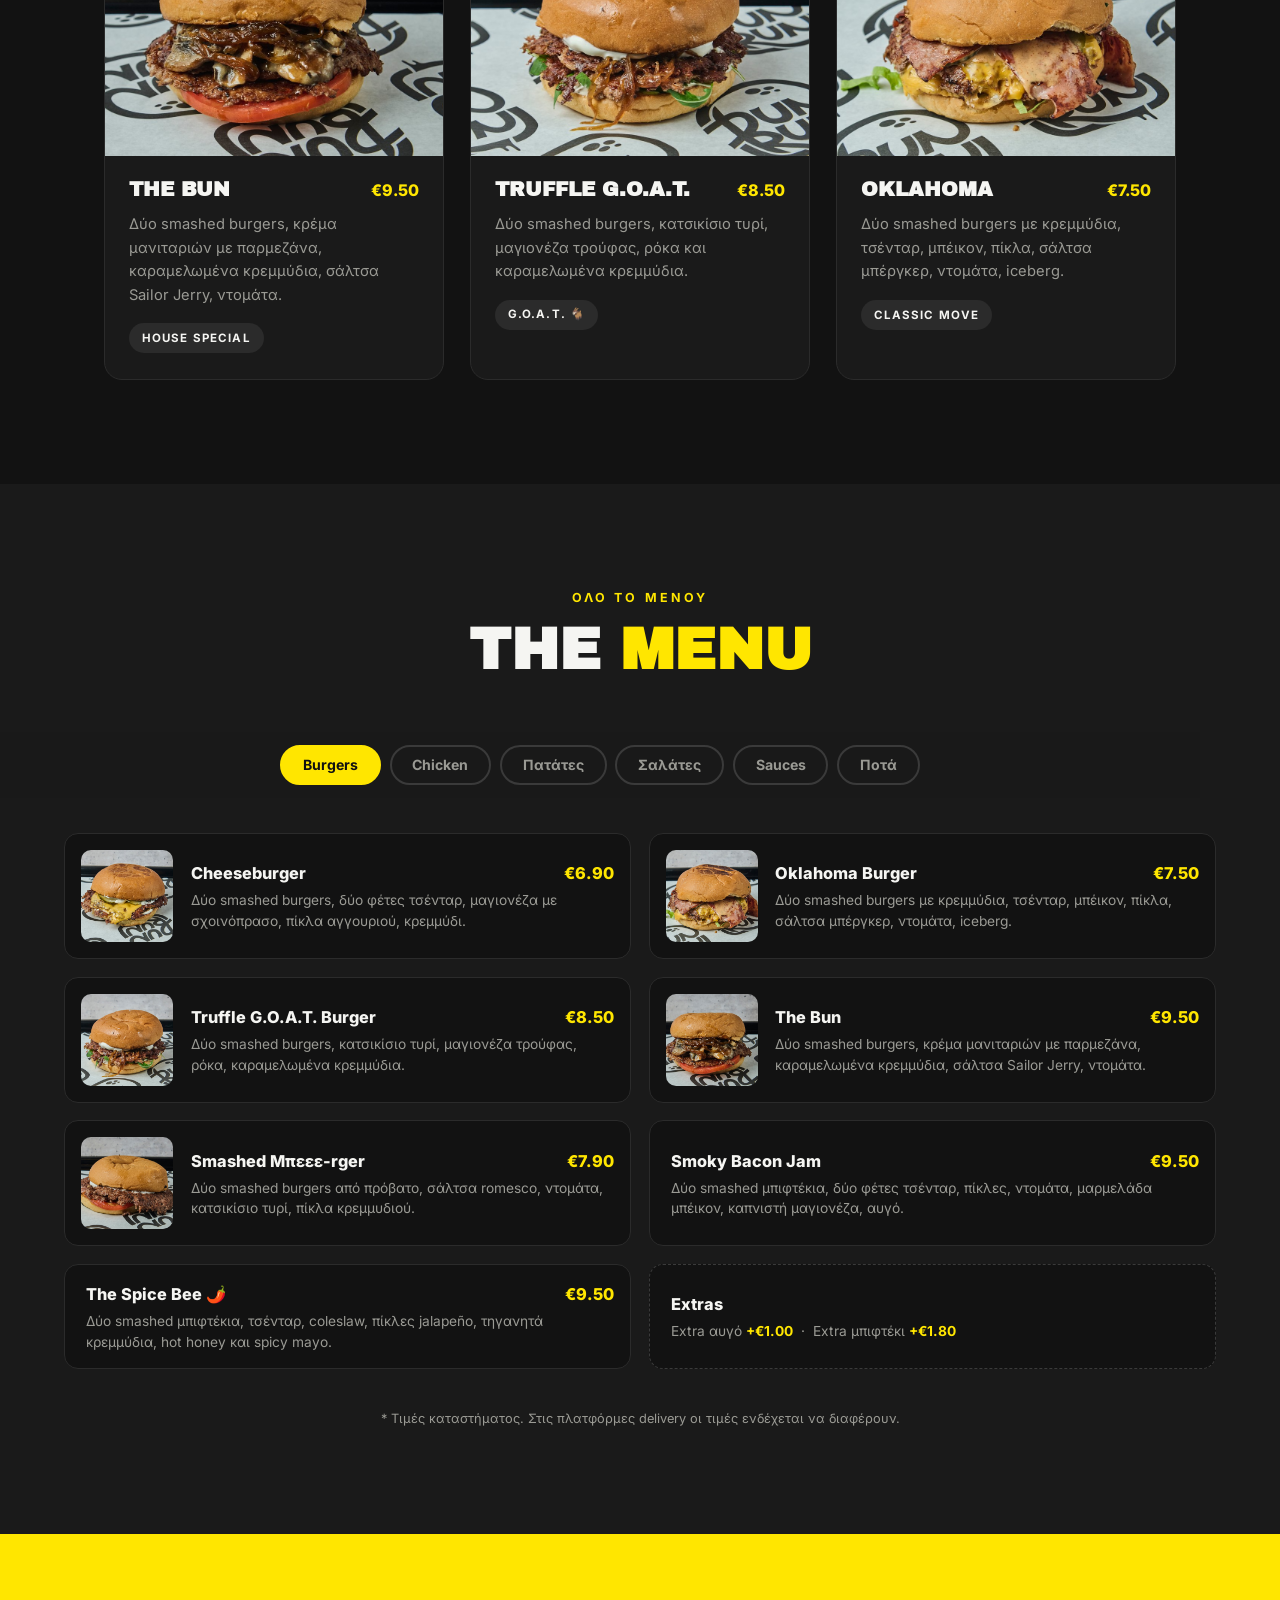
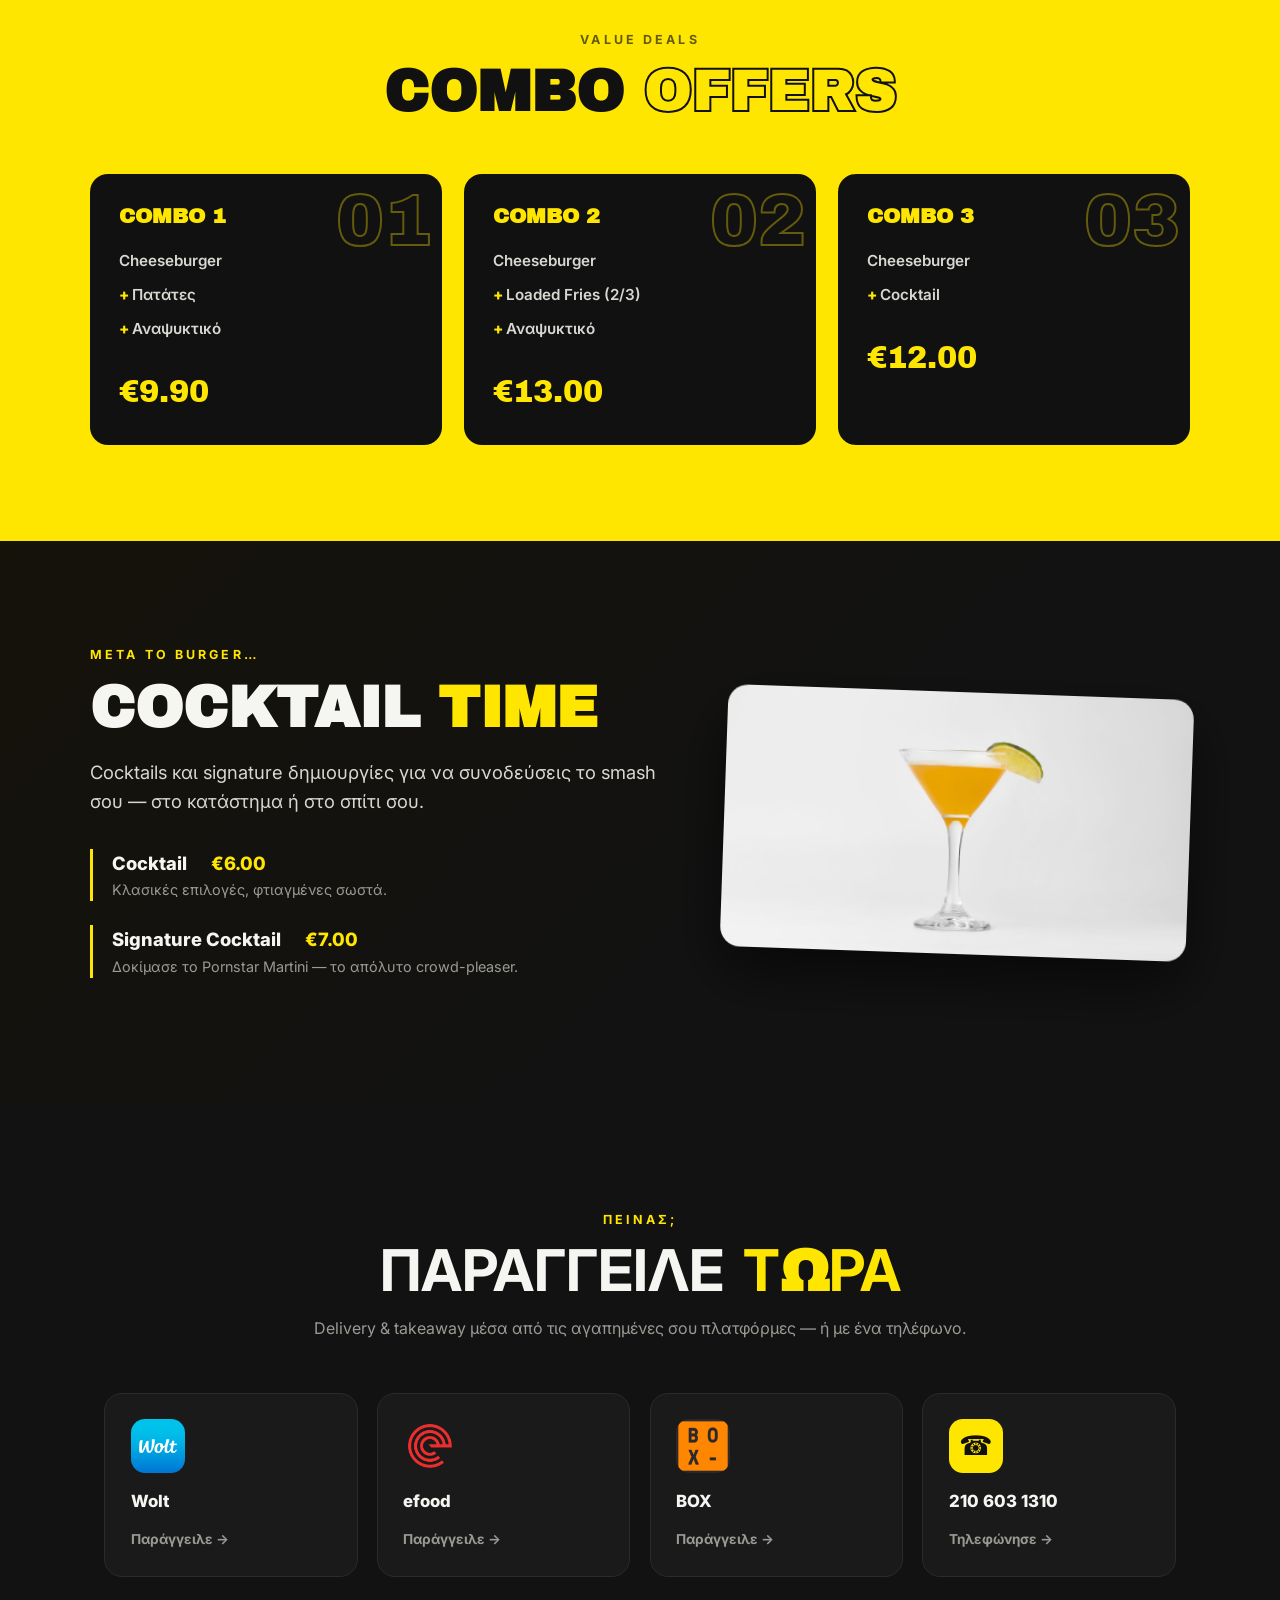
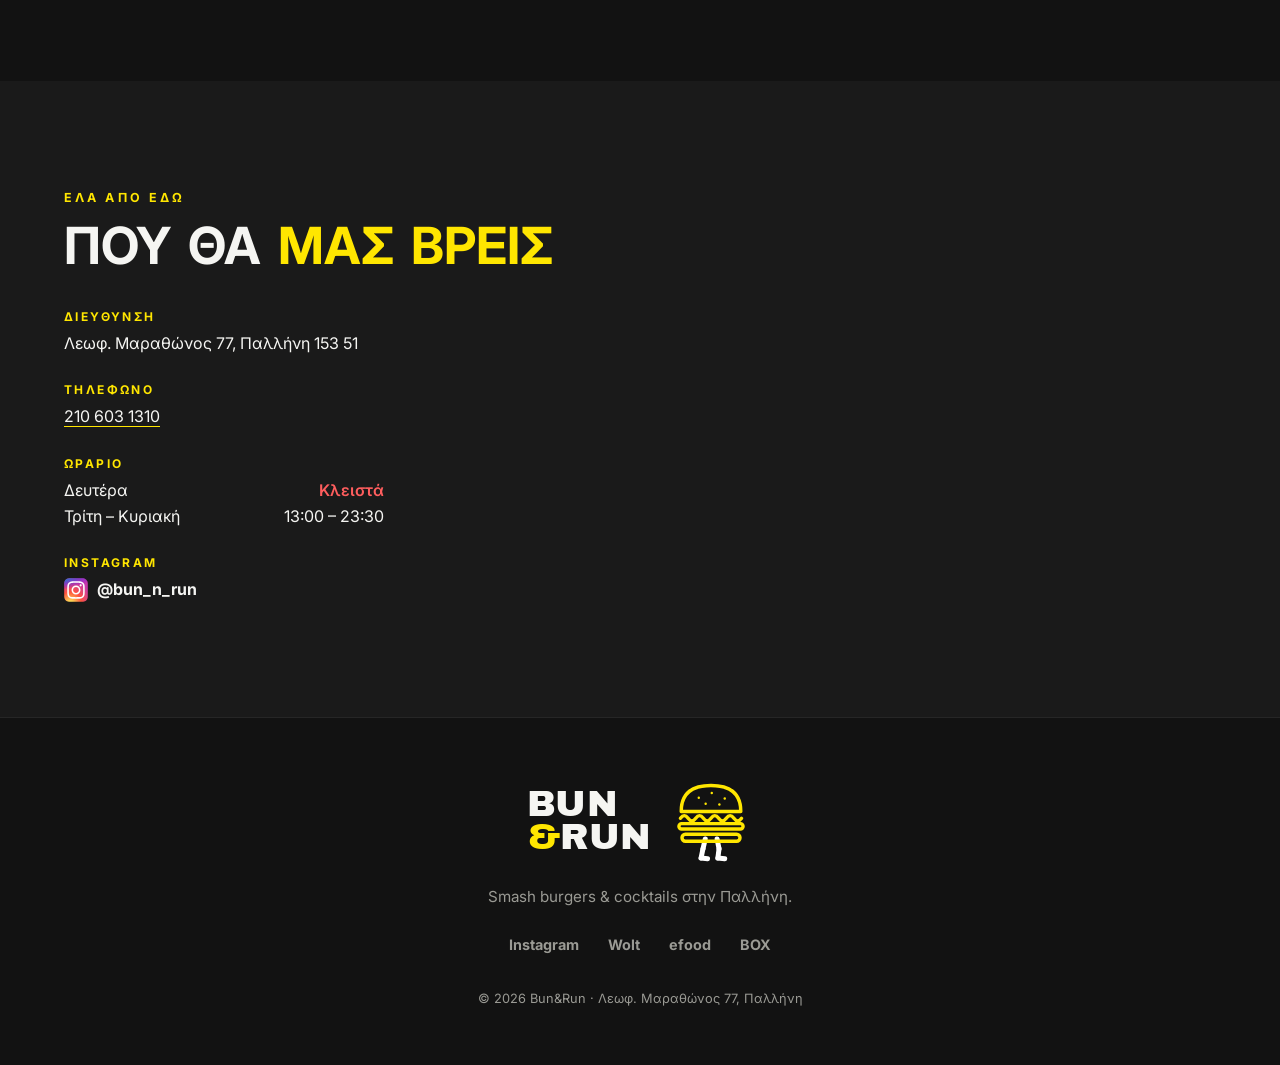
==== commit 71cefd65: "Mascot v2 with jointed run cycle (v1 archived), footer logo lockup, Instagram only in info section, " ====
--- a/index.html
+++ b/index.html
@@ -48,10 +48,22 @@
       <div class="hero-overlay"></div>
       <div class="hero-content">
 
-        <svg class="mascot mascot-hero" viewBox="0 0 220 244" aria-hidden="true">
+        <svg class="mascot mascot-hero" viewBox="0 0 220 250" aria-hidden="true">
           <g class="m-legs">
-            <path class="leg leg-back" d="M92 178 C88 194 78 202 62 209" />
-            <path class="leg leg-front" d="M128 178 C134 194 135 208 129 220 L149 222" />
+            <g class="thigh thigh-b">
+              <line class="leg" x1="95" y1="170" x2="89" y2="196"/>
+              <g class="shin shin-b">
+                <line class="leg" x1="89" y1="196" x2="84" y2="220"/>
+                <line class="leg" x1="84" y1="220" x2="101" y2="222"/>
+              </g>
+            </g>
+            <g class="thigh thigh-f">
+              <line class="leg" x1="126" y1="170" x2="131" y2="196"/>
+              <g class="shin shin-f">
+                <line class="leg" x1="131" y1="196" x2="128" y2="220"/>
+                <line class="leg" x1="128" y1="220" x2="146" y2="222"/>
+              </g>
+            </g>
           </g>
           <g class="m-body">
             <path class="m-line" d="M32 98 Q32 30 110 30 Q188 30 188 98 Z" />
@@ -95,10 +107,22 @@
           <span>SMASH BURGERS</span><i>●</i><span>FRIED CHICKEN</span><i>●</i><span>COCKTAILS</span><i>●</i><span>LOADED FRIES</span><i>●</i>
           <span>SMASH BURGERS</span><i>●</i><span>FRIED CHICKEN</span><i>●</i><span>COCKTAILS</span><i>●</i><span>LOADED FRIES</span><i>●</i>
         </div>
-        <svg class="mascot runner" viewBox="0 0 220 244" aria-hidden="true">
+        <svg class="mascot runner" viewBox="0 0 220 250" aria-hidden="true">
           <g class="m-legs">
-            <path class="leg leg-back" d="M92 178 C88 194 78 202 62 209" />
-            <path class="leg leg-front" d="M128 178 C134 194 135 208 129 220 L149 222" />
+            <g class="thigh thigh-b">
+              <line class="leg" x1="95" y1="170" x2="89" y2="196"/>
+              <g class="shin shin-b">
+                <line class="leg" x1="89" y1="196" x2="84" y2="220"/>
+                <line class="leg" x1="84" y1="220" x2="101" y2="222"/>
+              </g>
+            </g>
+            <g class="thigh thigh-f">
+              <line class="leg" x1="126" y1="170" x2="131" y2="196"/>
+              <g class="shin shin-f">
+                <line class="leg" x1="131" y1="196" x2="128" y2="220"/>
+                <line class="leg" x1="128" y1="220" x2="146" y2="222"/>
+              </g>
+            </g>
           </g>
           <g class="m-body">
             <path class="m-line" d="M32 98 Q32 30 110 30 Q188 30 188 98 Z" />
@@ -300,11 +324,6 @@
           <span class="order-name">210 603 1310</span>
           <span class="order-go">Τηλεφώνησε →</span>
         </a>
-        <a class="order-card reveal" href="https://www.instagram.com/bun_n_run/" target="_blank" rel="noopener">
-          <img class="order-logo" src="assets/instagram.svg" alt="Instagram">
-          <span class="order-name">@bun_n_run</span>
-          <span class="order-go">Ακολούθησέ μας →</span>
-        </a>
       </div>
     </section>
 
@@ -321,7 +340,11 @@
               <span class="hours"><span>Δευτέρα</span><span class="closed">Κλειστά</span></span>
               <span class="hours"><span>Τρίτη – Κυριακή</span><span>13:00 – 23:30</span></span>
             </li>
-            <li><strong>Instagram</strong><a href="https://www.instagram.com/bun_n_run/" target="_blank" rel="noopener">@bun_n_run</a></li>
+            <li><strong>Instagram</strong>
+              <a class="insta-link" href="https://www.instagram.com/bun_n_run/" target="_blank" rel="noopener">
+                <img src="assets/instagram.svg" alt="">@bun_n_run
+              </a>
+            </li>
           </ul>
         </div>
         <div class="info-map reveal">
@@ -337,7 +360,38 @@
 
   <footer class="footer">
     <div class="footer-inner">
-      <img class="footer-logo" src="assets/logo.jpg" alt="Bun&Run logo">
+      <div class="footer-lockup" aria-label="Bun&Run">
+        <div class="lockup-text">BUN<br><span class="amp">&amp;</span>RUN</div>
+        <svg class="mascot mascot-footer" viewBox="0 0 220 250" aria-hidden="true">
+          <g class="m-legs">
+            <g class="thigh thigh-b">
+              <line class="leg" x1="95" y1="170" x2="89" y2="196"/>
+              <g class="shin shin-b">
+                <line class="leg" x1="89" y1="196" x2="84" y2="220"/>
+                <line class="leg" x1="84" y1="220" x2="101" y2="222"/>
+              </g>
+            </g>
+            <g class="thigh thigh-f">
+              <line class="leg" x1="126" y1="170" x2="131" y2="196"/>
+              <g class="shin shin-f">
+                <line class="leg" x1="131" y1="196" x2="128" y2="220"/>
+                <line class="leg" x1="128" y1="220" x2="146" y2="222"/>
+              </g>
+            </g>
+          </g>
+          <g class="m-body">
+            <path class="m-line" d="M32 98 Q32 30 110 30 Q188 30 188 98 Z" />
+            <circle class="m-seed" cx="78" cy="62" r="3.2"/>
+            <circle class="m-seed" cx="112" cy="50" r="3.2"/>
+            <circle class="m-seed" cx="146" cy="64" r="3.2"/>
+            <circle class="m-seed" cx="96" cy="78" r="3.2"/>
+            <circle class="m-seed" cx="132" cy="80" r="3.2"/>
+            <path class="m-line" d="M30 116 q10 -14 20 0 q10 14 20 0 q10 -14 20 0 q10 14 20 0 q10 -14 20 0 q10 14 20 0 q10 -14 20 0 q10 14 20 0" />
+            <rect class="m-line" x="26" y="130" width="168" height="14" rx="7" />
+            <rect class="m-line" x="34" y="158" width="152" height="18" rx="9" />
+          </g>
+        </svg>
+      </div>
       <p>Smash burgers &amp; cocktails στην Παλλήνη.</p>
       <div class="footer-links">
         <a href="https://www.instagram.com/bun_n_run/" target="_blank" rel="noopener">Instagram</a>
--- a/styles.css
+++ b/styles.css
@@ -74,12 +74,29 @@
 .mascot .m-line { fill: none; stroke: var(--yellow); stroke-width: 9; stroke-linecap: round; stroke-linejoin: round; }
 .mascot .m-seed { fill: var(--yellow); }
 .mascot .leg { fill: none; stroke: #fff; stroke-width: 13; stroke-linecap: round; stroke-linejoin: round; }
-.mascot .leg-back { transform-box: view-box; transform-origin: 92px 178px; animation: kickBack .42s ease-in-out infinite alternate; }
-.mascot .leg-front { transform-box: view-box; transform-origin: 128px 178px; animation: kickFront .42s ease-in-out infinite alternate; }
-@keyframes kickFront { from { transform: rotate(-28deg); } to { transform: rotate(26deg); } }
-@keyframes kickBack { from { transform: rotate(24deg); } to { transform: rotate(-30deg); } }
-.mascot .m-body { animation: bob .42s ease-in-out infinite alternate; }
-@keyframes bob { from { transform: translateY(0); } to { transform: translateY(-6px); } }
+.mascot .thigh, .mascot .shin { transform-box: view-box; }
+.mascot .thigh { animation: thighSwing .6s linear infinite; }
+.mascot .shin { animation: shinSwing .6s linear infinite; }
+.mascot .thigh-f { transform-origin: 126px 170px; }
+.mascot .shin-f { transform-origin: 131px 196px; }
+.mascot .thigh-b { transform-origin: 95px 170px; animation-delay: -.3s; }
+.mascot .shin-b { transform-origin: 89px 196px; animation-delay: -.3s; }
+/* Run cycle: 0% leg fully back, 50% fully front. The knee bends hardest
+   mid swing-through and extends as the foot reaches forward. */
+@keyframes thighSwing {
+  0%   { transform: rotate(34deg); }
+  50%  { transform: rotate(-38deg); }
+  100% { transform: rotate(34deg); }
+}
+@keyframes shinSwing {
+  0%   { transform: rotate(46deg); }
+  25%  { transform: rotate(64deg); }
+  50%  { transform: rotate(6deg); }
+  75%  { transform: rotate(3deg); }
+  100% { transform: rotate(46deg); }
+}
+.mascot .m-body { animation: bob .3s ease-in-out infinite alternate; }
+@keyframes bob { from { transform: translateY(0); } to { transform: translateY(-5px); } }
 .mascot .m-speed line { stroke: var(--yellow); stroke-width: 7; stroke-linecap: round; opacity: 0; animation: whoosh 0.84s ease-out infinite; }
 .mascot .m-speed line:nth-child(2) { animation-delay: .2s; }
 .mascot .m-speed line:nth-child(3) { animation-delay: .4s; }
@@ -101,7 +118,7 @@
   position: absolute; inset: 0;
   background: linear-gradient(180deg, rgba(18,18,18,.62) 0%, rgba(18,18,18,.78) 60%, var(--black) 100%);
 }
-.hero-content { position: relative; z-index: 2; padding: 6.5rem 5vw 4rem; max-width: 1000px; width: 100%; }
+.hero-content { position: relative; z-index: 2; padding: 6.5rem 5vw 7.5rem; max-width: 1000px; width: 100%; }
 .hero-kicker { font-weight: 600; letter-spacing: .22em; text-transform: uppercase; font-size: .78rem; color: var(--yellow); margin-bottom: 1.1rem; }
 .hero-title { font-size: clamp(2.6rem, 9.5vw, 7.5rem); }
 .hero-title .line { display: block; overflow: hidden; }
@@ -123,6 +140,7 @@
   background: var(--yellow); animation: scrollDown 1.8s ease-in-out infinite;
 }
 @keyframes scrollDown { 60%, 100% { top: 100%; } }
+@media (max-height: 760px) { .hero-scroll { display: none; } }
 
 /* ---------- Marquee ---------- */
 .marquee-wrap { overflow: hidden; padding: 1.1rem 0; }
@@ -289,6 +307,8 @@
   color: var(--yellow); margin-bottom: .3rem;
 }
 .info-list a { border-bottom: 1px solid var(--yellow); }
+.info-list a.insta-link { border-bottom: none; display: inline-flex; align-items: center; gap: .55rem; font-weight: 700; }
+.insta-link img { width: 24px; height: 24px; }
 .hours { display: flex; justify-content: space-between; max-width: 320px; }
 .hours .closed { color: #ff5e5e; font-weight: 600; }
 .info-map iframe { width: 100%; height: 420px; border: 0; border-radius: 18px; filter: grayscale(.3) contrast(1.05); }
@@ -296,7 +316,13 @@
 /* ---------- Footer ---------- */
 .footer { border-top: 1px solid #262626; padding: 3.5rem 5vw; text-align: center; }
 .footer-inner { display: flex; flex-direction: column; gap: 1rem; align-items: center; }
-.footer-logo { width: 150px; border-radius: 12px; }
+.footer-lockup { display: flex; align-items: center; gap: 1.1rem; }
+.lockup-text {
+  font-family: var(--display); font-size: 2.3rem; line-height: .92;
+  text-align: left; letter-spacing: .01em;
+}
+.lockup-text .amp { color: var(--yellow); }
+.mascot-footer { width: 84px; }
 .footer-inner > p { color: var(--muted); font-size: .95rem; }
 .footer-links { display: flex; gap: 1.8rem; flex-wrap: wrap; justify-content: center; margin-top: .5rem; }
 .footer-links a { font-weight: 700; font-size: .9rem; color: var(--muted); transition: color .25s; }
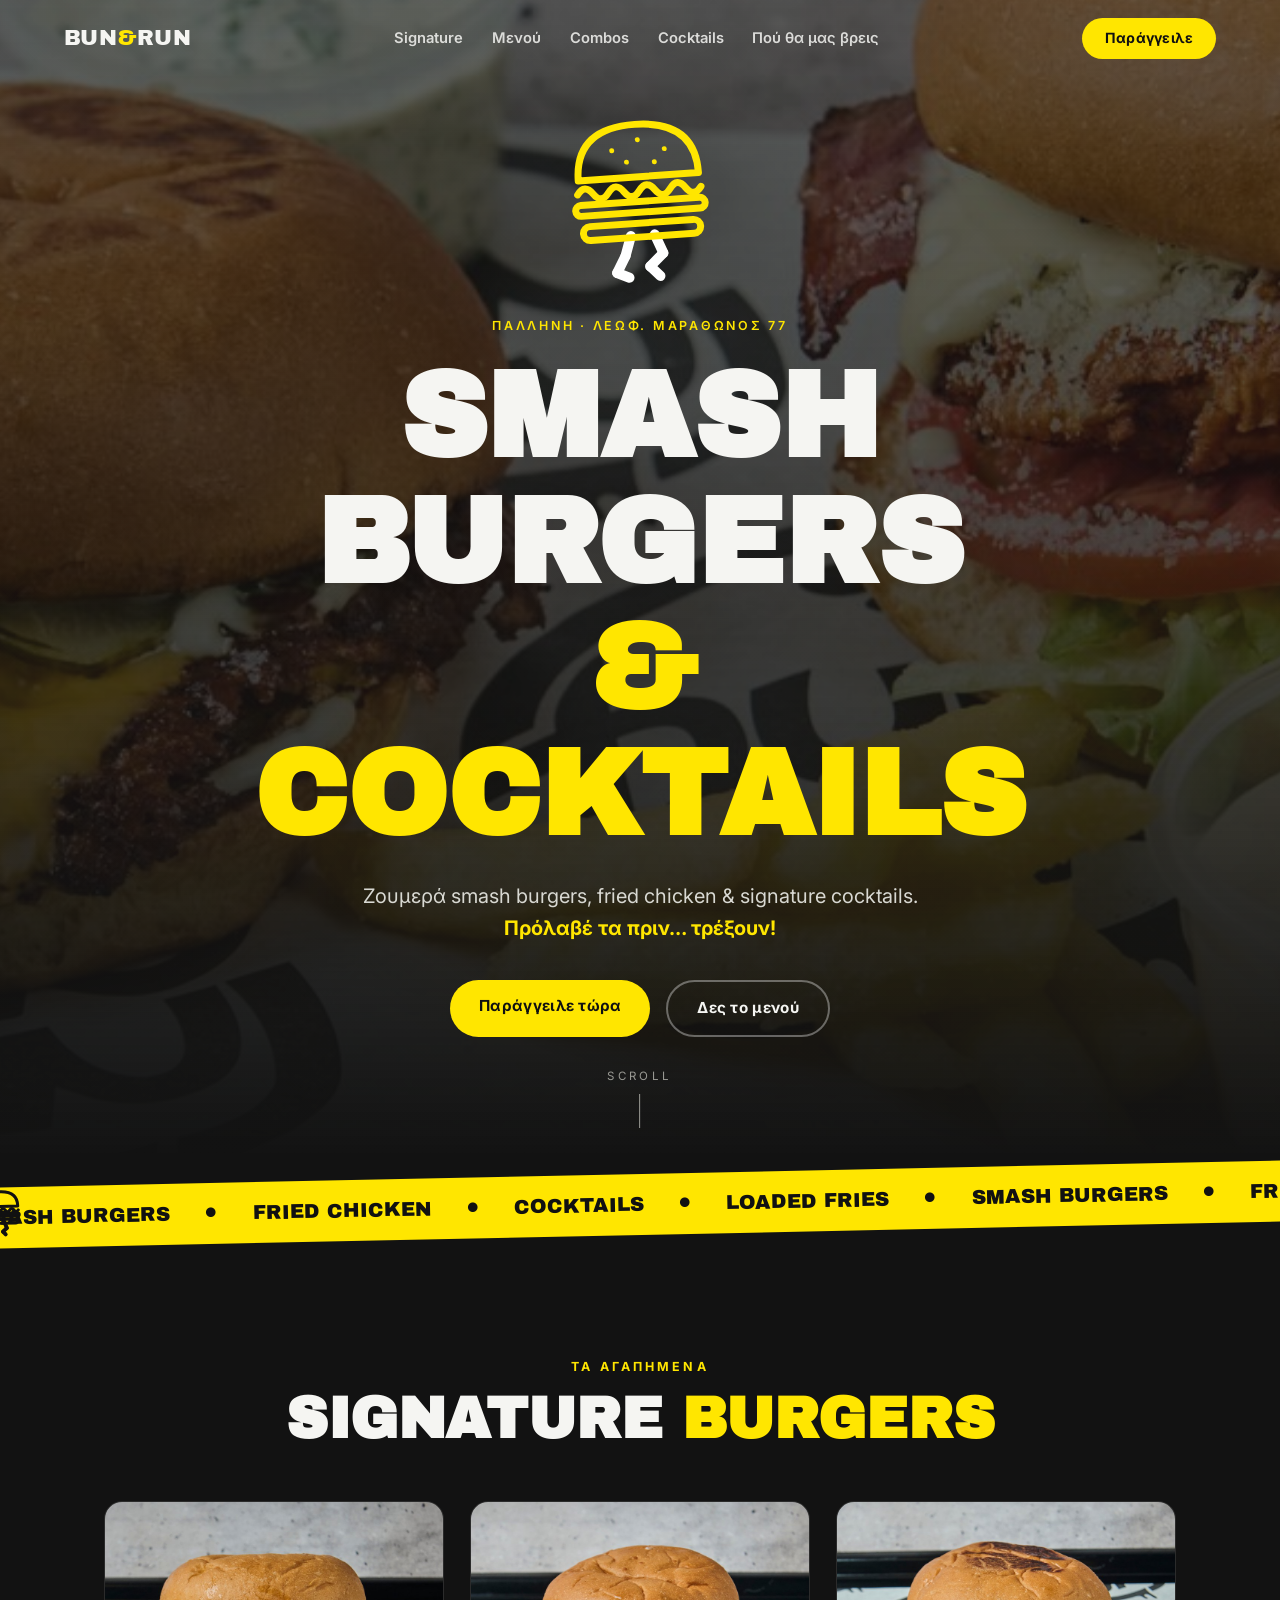
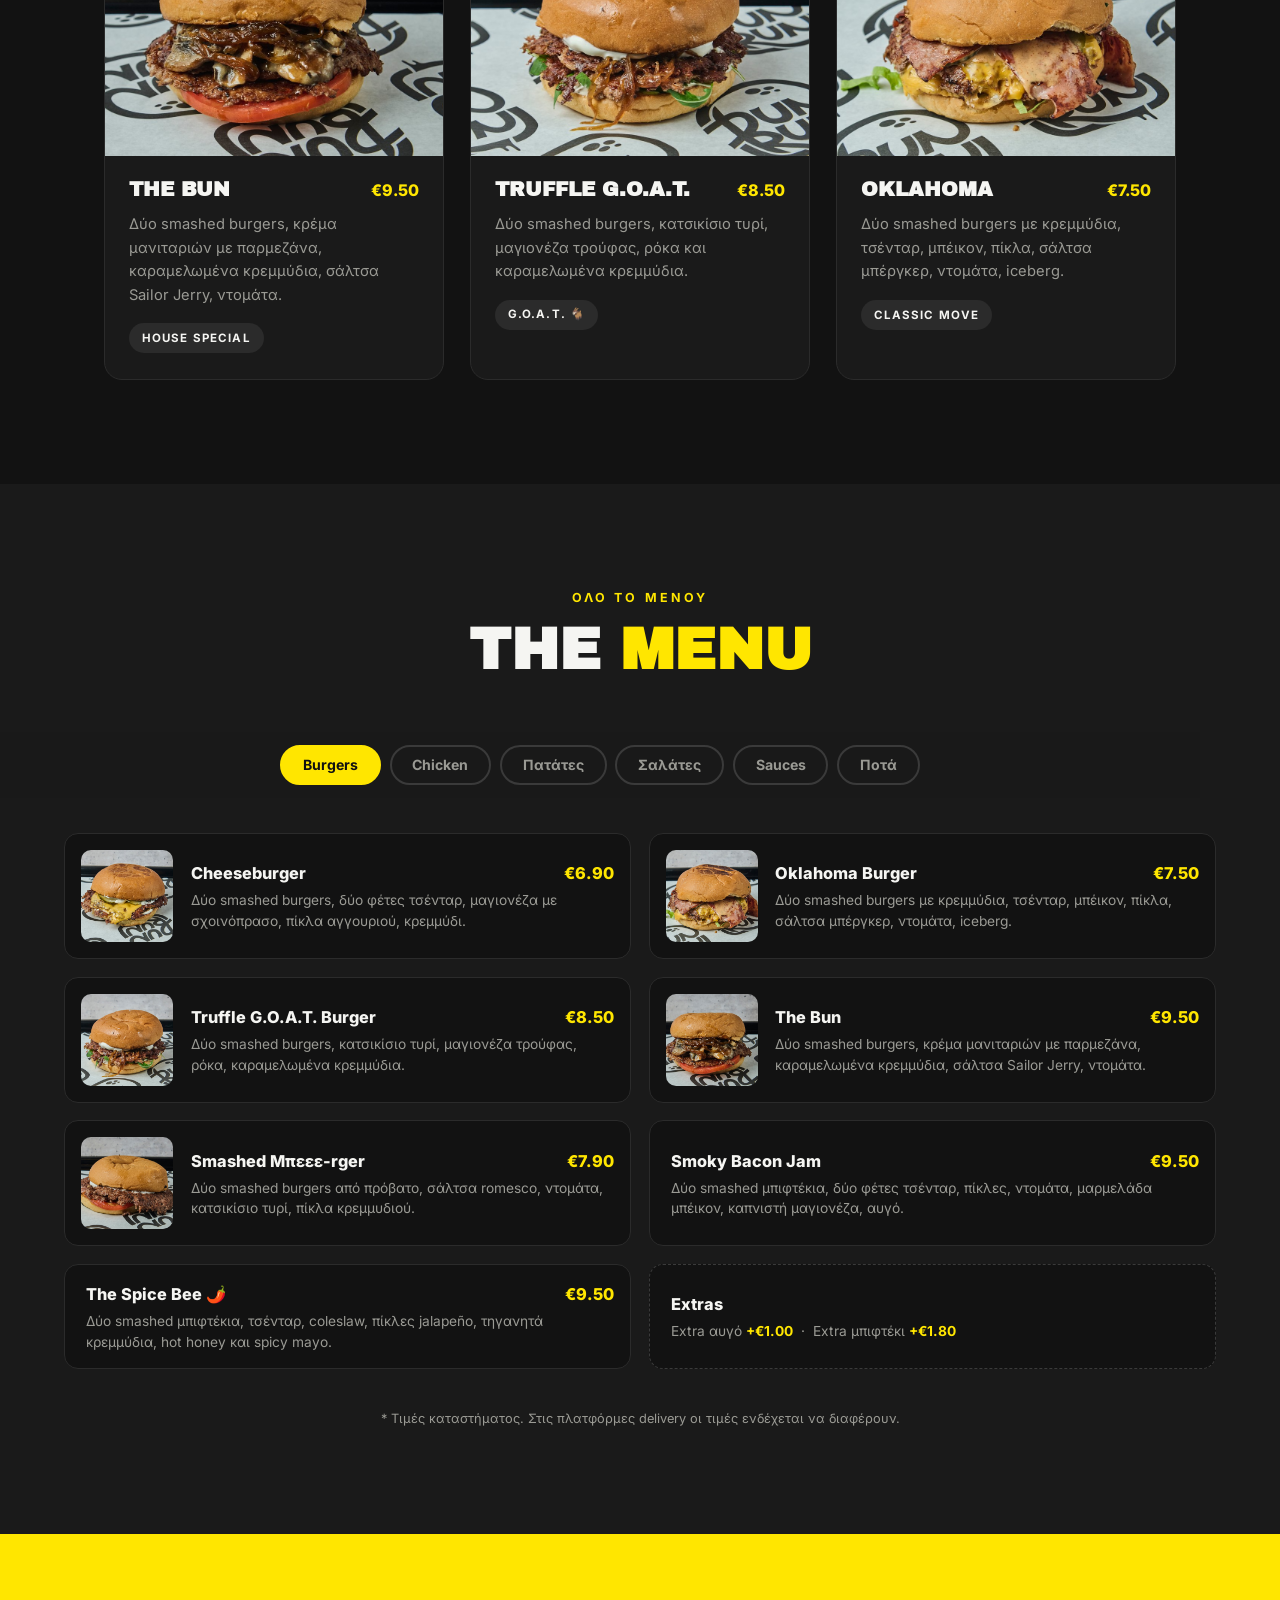
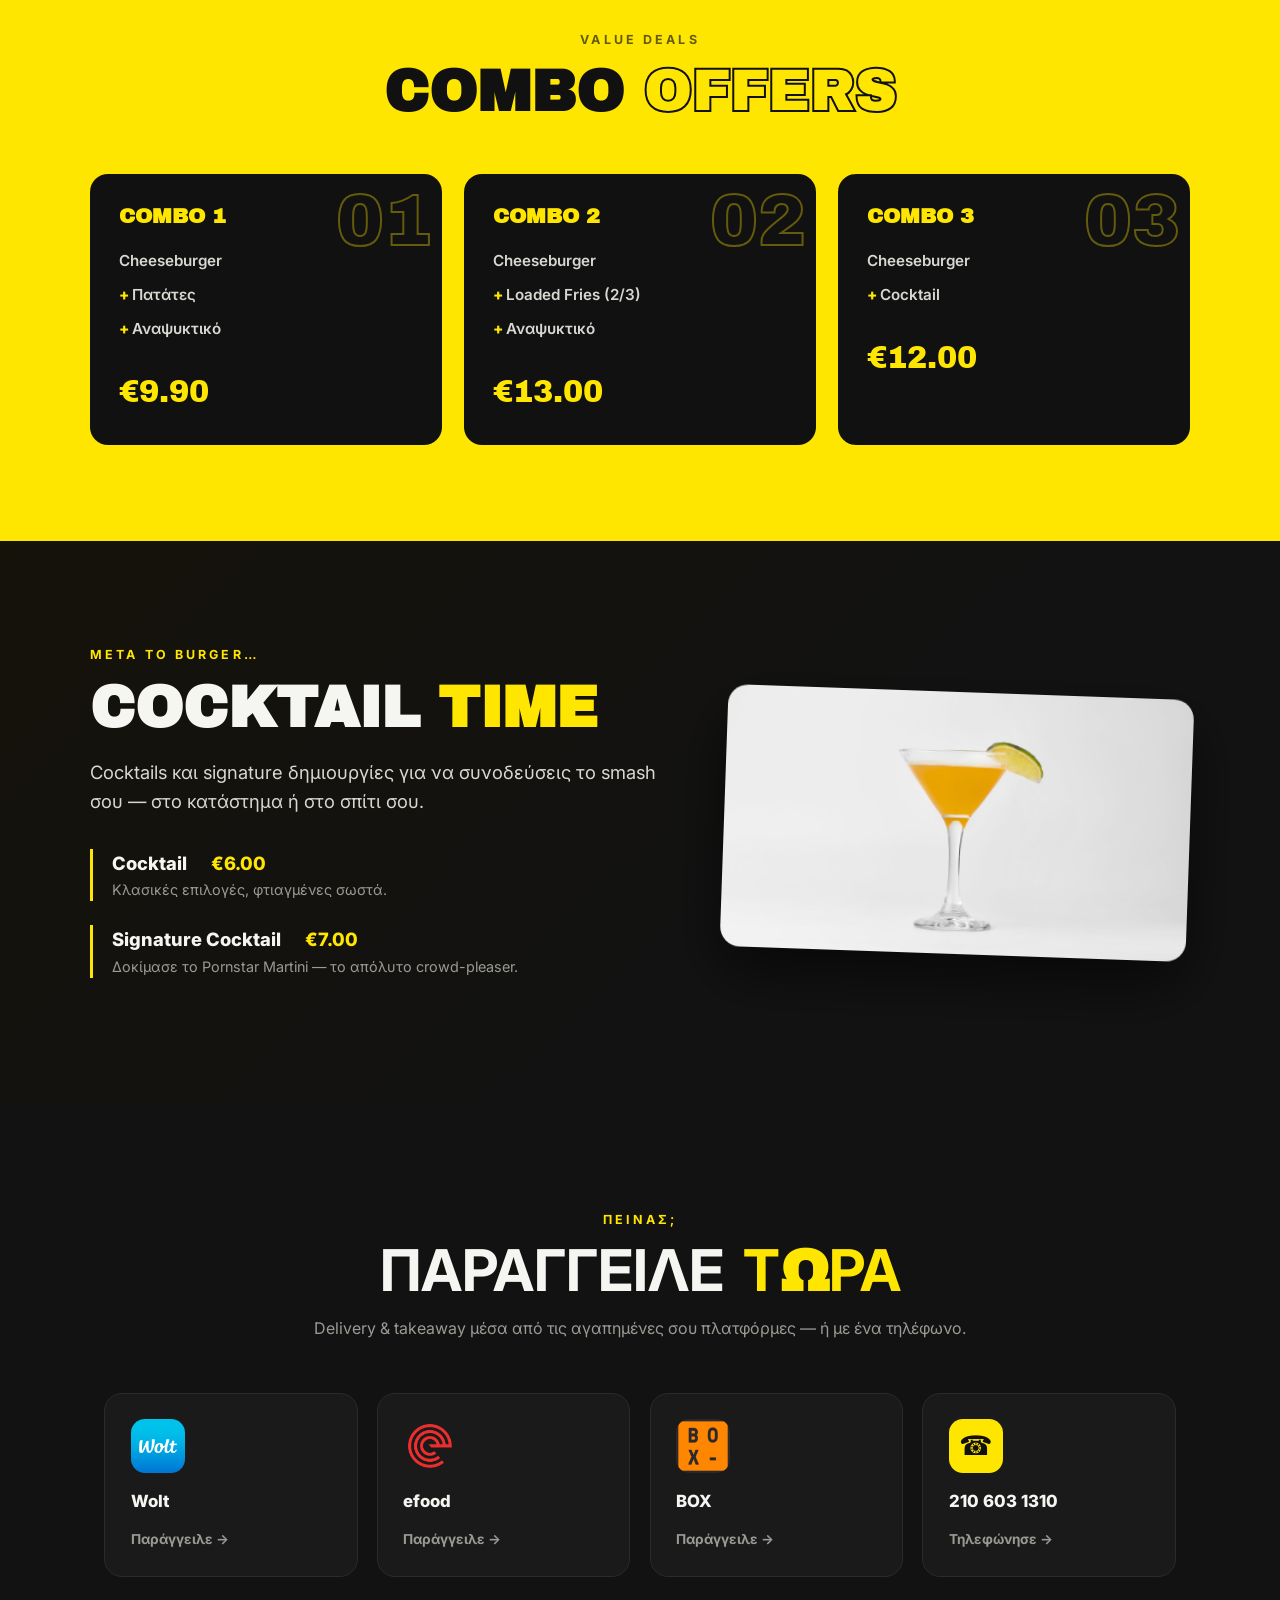
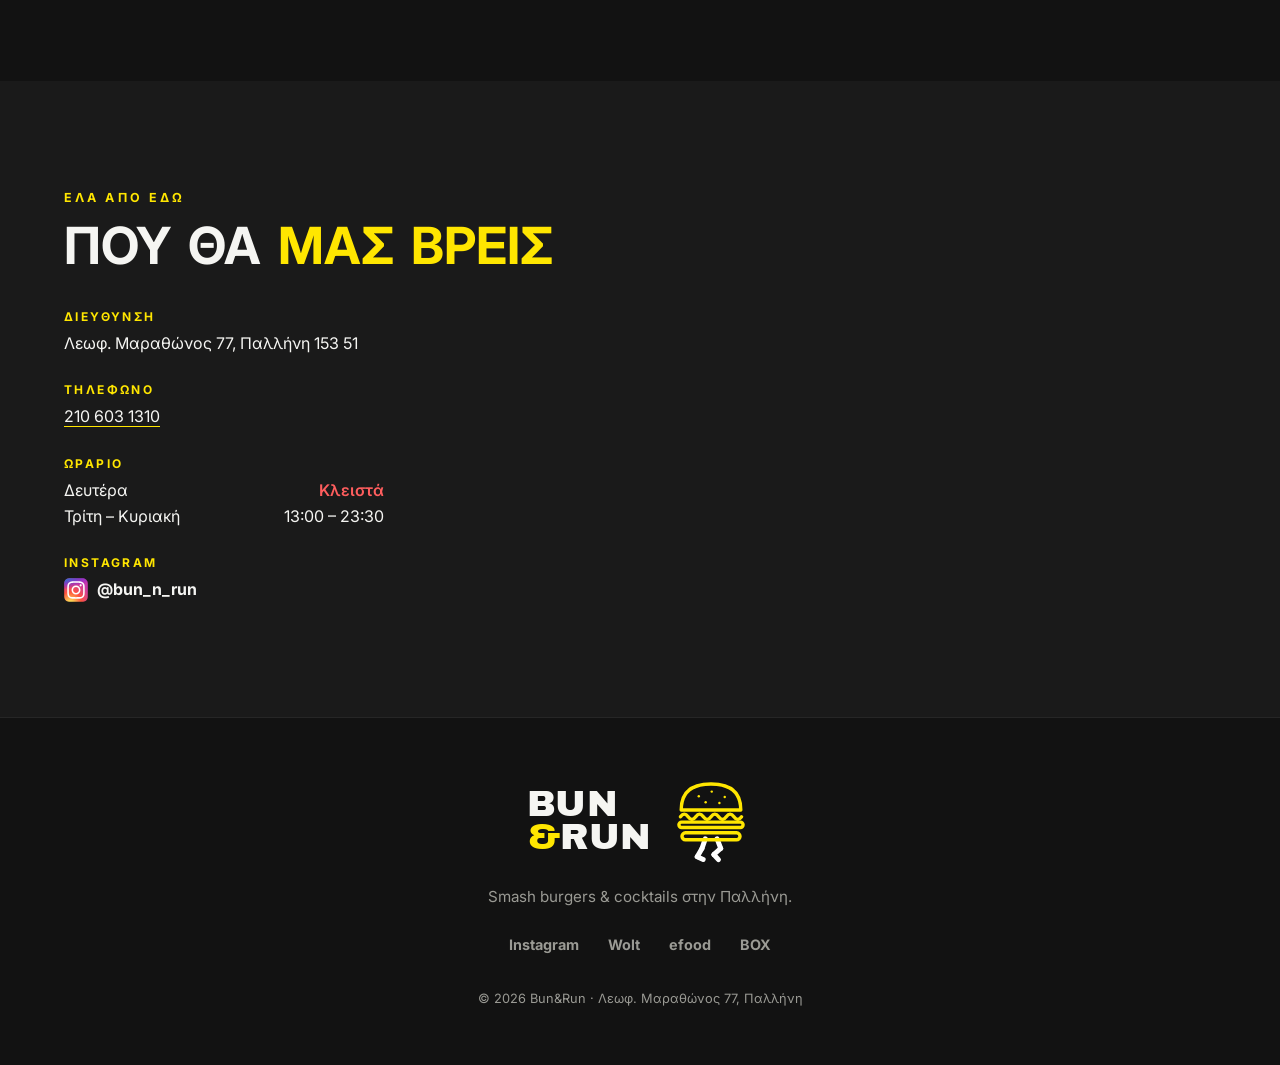
==== commit 1d6ddb66: "Make mascot legs animate everywhere: SMIL animateTransform instead of CSS, cache-bust assets" ====
--- a/index.html
+++ b/index.html
@@ -12,7 +12,7 @@
   <link rel="preconnect" href="https://fonts.googleapis.com">
   <link rel="preconnect" href="https://fonts.gstatic.com" crossorigin>
   <link href="https://fonts.googleapis.com/css2?family=Archivo+Black&family=Inter:wght@400;600;700;800;900&display=swap" rel="stylesheet">
-  <link rel="stylesheet" href="styles.css">
+  <link rel="stylesheet" href="styles.css?v=2">
 </head>
 <body>
 
@@ -50,22 +50,22 @@
 
         <svg class="mascot mascot-hero" viewBox="0 0 220 250" aria-hidden="true">
           <g class="m-legs">
-            <g class="thigh thigh-b">
+            <g class="thigh thigh-b"><animateTransform attributeName="transform" type="rotate" values="34 95 170; -38 95 170; 34 95 170" dur="0.6s" begin="-0.3s" repeatCount="indefinite"/>
               <line class="leg" x1="95" y1="170" x2="89" y2="196"/>
-              <g class="shin shin-b">
+              <g class="shin shin-b"><animateTransform attributeName="transform" type="rotate" values="46 89 196; 64 89 196; 6 89 196; 3 89 196; 46 89 196" keyTimes="0;0.25;0.5;0.75;1" dur="0.6s" begin="-0.3s" repeatCount="indefinite"/>
                 <line class="leg" x1="89" y1="196" x2="84" y2="220"/>
                 <line class="leg" x1="84" y1="220" x2="101" y2="222"/>
               </g>
             </g>
-            <g class="thigh thigh-f">
+            <g class="thigh thigh-f"><animateTransform attributeName="transform" type="rotate" values="34 126 170; -38 126 170; 34 126 170" dur="0.6s" repeatCount="indefinite"/>
               <line class="leg" x1="126" y1="170" x2="131" y2="196"/>
-              <g class="shin shin-f">
+              <g class="shin shin-f"><animateTransform attributeName="transform" type="rotate" values="46 131 196; 64 131 196; 6 131 196; 3 131 196; 46 131 196" keyTimes="0;0.25;0.5;0.75;1" dur="0.6s" repeatCount="indefinite"/>
                 <line class="leg" x1="131" y1="196" x2="128" y2="220"/>
                 <line class="leg" x1="128" y1="220" x2="146" y2="222"/>
               </g>
             </g>
           </g>
-          <g class="m-body">
+          <g class="m-body"><animateTransform attributeName="transform" type="translate" values="0 0; 0 -5; 0 0" keyTimes="0;0.5;1" dur="0.3s" repeatCount="indefinite"/>
             <path class="m-line" d="M32 98 Q32 30 110 30 Q188 30 188 98 Z" />
             <circle class="m-seed" cx="78" cy="62" r="3.2"/>
             <circle class="m-seed" cx="112" cy="50" r="3.2"/>
@@ -109,22 +109,22 @@
         </div>
         <svg class="mascot runner" viewBox="0 0 220 250" aria-hidden="true">
           <g class="m-legs">
-            <g class="thigh thigh-b">
+            <g class="thigh thigh-b"><animateTransform attributeName="transform" type="rotate" values="34 95 170; -38 95 170; 34 95 170" dur="0.6s" begin="-0.3s" repeatCount="indefinite"/>
               <line class="leg" x1="95" y1="170" x2="89" y2="196"/>
-              <g class="shin shin-b">
+              <g class="shin shin-b"><animateTransform attributeName="transform" type="rotate" values="46 89 196; 64 89 196; 6 89 196; 3 89 196; 46 89 196" keyTimes="0;0.25;0.5;0.75;1" dur="0.6s" begin="-0.3s" repeatCount="indefinite"/>
                 <line class="leg" x1="89" y1="196" x2="84" y2="220"/>
                 <line class="leg" x1="84" y1="220" x2="101" y2="222"/>
               </g>
             </g>
-            <g class="thigh thigh-f">
+            <g class="thigh thigh-f"><animateTransform attributeName="transform" type="rotate" values="34 126 170; -38 126 170; 34 126 170" dur="0.6s" repeatCount="indefinite"/>
               <line class="leg" x1="126" y1="170" x2="131" y2="196"/>
-              <g class="shin shin-f">
+              <g class="shin shin-f"><animateTransform attributeName="transform" type="rotate" values="46 131 196; 64 131 196; 6 131 196; 3 131 196; 46 131 196" keyTimes="0;0.25;0.5;0.75;1" dur="0.6s" repeatCount="indefinite"/>
                 <line class="leg" x1="131" y1="196" x2="128" y2="220"/>
                 <line class="leg" x1="128" y1="220" x2="146" y2="222"/>
               </g>
             </g>
           </g>
-          <g class="m-body">
+          <g class="m-body"><animateTransform attributeName="transform" type="translate" values="0 0; 0 -5; 0 0" keyTimes="0;0.5;1" dur="0.3s" repeatCount="indefinite"/>
             <path class="m-line" d="M32 98 Q32 30 110 30 Q188 30 188 98 Z" />
             <path class="m-line" d="M30 116 q10 -14 20 0 q10 14 20 0 q10 -14 20 0 q10 14 20 0 q10 -14 20 0 q10 14 20 0 q10 -14 20 0 q10 14 20 0" />
             <rect class="m-line" x="26" y="130" width="168" height="14" rx="7" />
@@ -364,22 +364,22 @@
         <div class="lockup-text">BUN<br><span class="amp">&amp;</span>RUN</div>
         <svg class="mascot mascot-footer" viewBox="0 0 220 250" aria-hidden="true">
           <g class="m-legs">
-            <g class="thigh thigh-b">
+            <g class="thigh thigh-b"><animateTransform attributeName="transform" type="rotate" values="34 95 170; -38 95 170; 34 95 170" dur="0.6s" begin="-0.3s" repeatCount="indefinite"/>
               <line class="leg" x1="95" y1="170" x2="89" y2="196"/>
-              <g class="shin shin-b">
+              <g class="shin shin-b"><animateTransform attributeName="transform" type="rotate" values="46 89 196; 64 89 196; 6 89 196; 3 89 196; 46 89 196" keyTimes="0;0.25;0.5;0.75;1" dur="0.6s" begin="-0.3s" repeatCount="indefinite"/>
                 <line class="leg" x1="89" y1="196" x2="84" y2="220"/>
                 <line class="leg" x1="84" y1="220" x2="101" y2="222"/>
               </g>
             </g>
-            <g class="thigh thigh-f">
+            <g class="thigh thigh-f"><animateTransform attributeName="transform" type="rotate" values="34 126 170; -38 126 170; 34 126 170" dur="0.6s" repeatCount="indefinite"/>
               <line class="leg" x1="126" y1="170" x2="131" y2="196"/>
-              <g class="shin shin-f">
+              <g class="shin shin-f"><animateTransform attributeName="transform" type="rotate" values="46 131 196; 64 131 196; 6 131 196; 3 131 196; 46 131 196" keyTimes="0;0.25;0.5;0.75;1" dur="0.6s" repeatCount="indefinite"/>
                 <line class="leg" x1="131" y1="196" x2="128" y2="220"/>
                 <line class="leg" x1="128" y1="220" x2="146" y2="222"/>
               </g>
             </g>
           </g>
-          <g class="m-body">
+          <g class="m-body"><animateTransform attributeName="transform" type="translate" values="0 0; 0 -5; 0 0" keyTimes="0;0.5;1" dur="0.3s" repeatCount="indefinite"/>
             <path class="m-line" d="M32 98 Q32 30 110 30 Q188 30 188 98 Z" />
             <circle class="m-seed" cx="78" cy="62" r="3.2"/>
             <circle class="m-seed" cx="112" cy="50" r="3.2"/>
@@ -403,6 +403,6 @@
     </div>
   </footer>
 
-  <script src="app.js"></script>
+  <script src="app.js?v=2"></script>
 </body>
 </html>
--- a/styles.css
+++ b/styles.css
@@ -74,29 +74,8 @@
 .mascot .m-line { fill: none; stroke: var(--yellow); stroke-width: 9; stroke-linecap: round; stroke-linejoin: round; }
 .mascot .m-seed { fill: var(--yellow); }
 .mascot .leg { fill: none; stroke: #fff; stroke-width: 13; stroke-linecap: round; stroke-linejoin: round; }
-.mascot .thigh, .mascot .shin { transform-box: view-box; }
-.mascot .thigh { animation: thighSwing .6s linear infinite; }
-.mascot .shin { animation: shinSwing .6s linear infinite; }
-.mascot .thigh-f { transform-origin: 126px 170px; }
-.mascot .shin-f { transform-origin: 131px 196px; }
-.mascot .thigh-b { transform-origin: 95px 170px; animation-delay: -.3s; }
-.mascot .shin-b { transform-origin: 89px 196px; animation-delay: -.3s; }
-/* Run cycle: 0% leg fully back, 50% fully front. The knee bends hardest
-   mid swing-through and extends as the foot reaches forward. */
-@keyframes thighSwing {
-  0%   { transform: rotate(34deg); }
-  50%  { transform: rotate(-38deg); }
-  100% { transform: rotate(34deg); }
-}
-@keyframes shinSwing {
-  0%   { transform: rotate(46deg); }
-  25%  { transform: rotate(64deg); }
-  50%  { transform: rotate(6deg); }
-  75%  { transform: rotate(3deg); }
-  100% { transform: rotate(46deg); }
-}
-.mascot .m-body { animation: bob .3s ease-in-out infinite alternate; }
-@keyframes bob { from { transform: translateY(0); } to { transform: translateY(-5px); } }
+/* Leg run-cycle + body bob are SMIL (animateTransform) inside the SVG markup,
+   so they work in every browser regardless of CSS transform-box support. */
 .mascot .m-speed line { stroke: var(--yellow); stroke-width: 7; stroke-linecap: round; opacity: 0; animation: whoosh 0.84s ease-out infinite; }
 .mascot .m-speed line:nth-child(2) { animation-delay: .2s; }
 .mascot .m-speed line:nth-child(3) { animation-delay: .4s; }
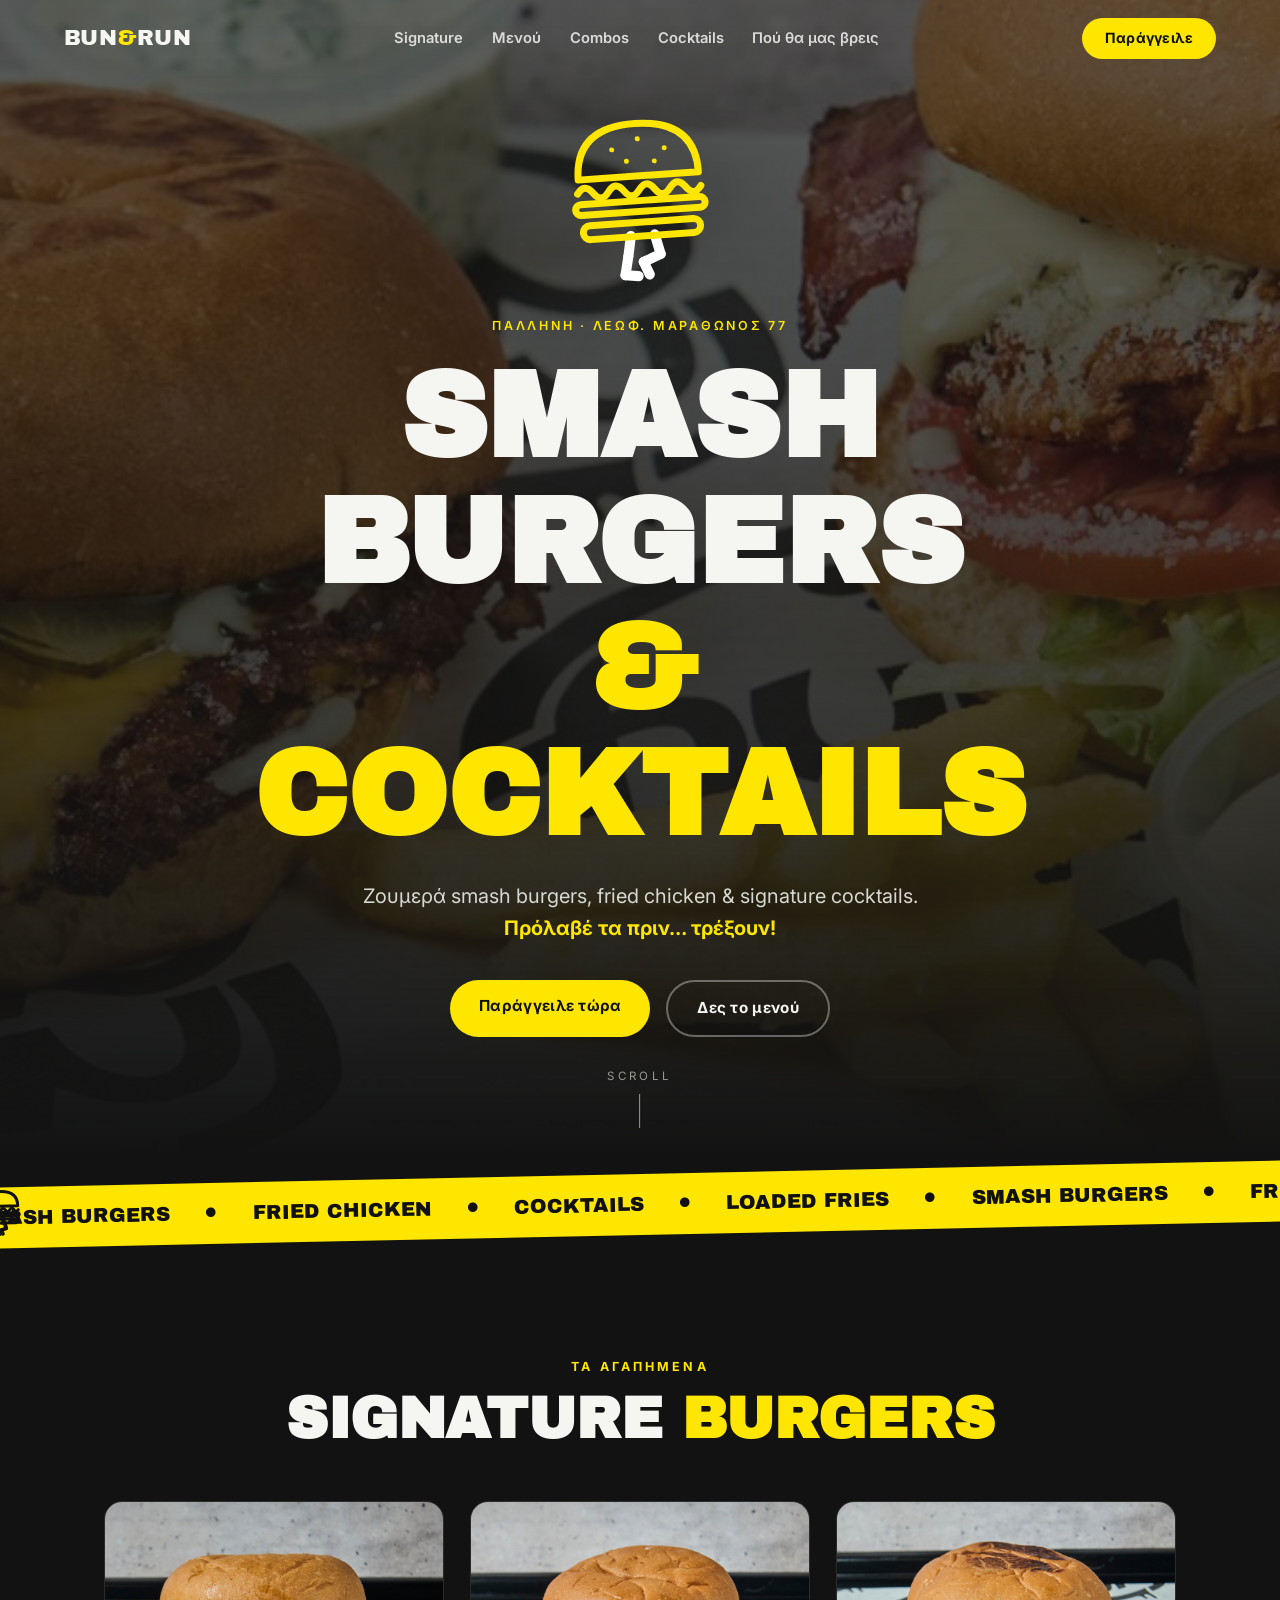
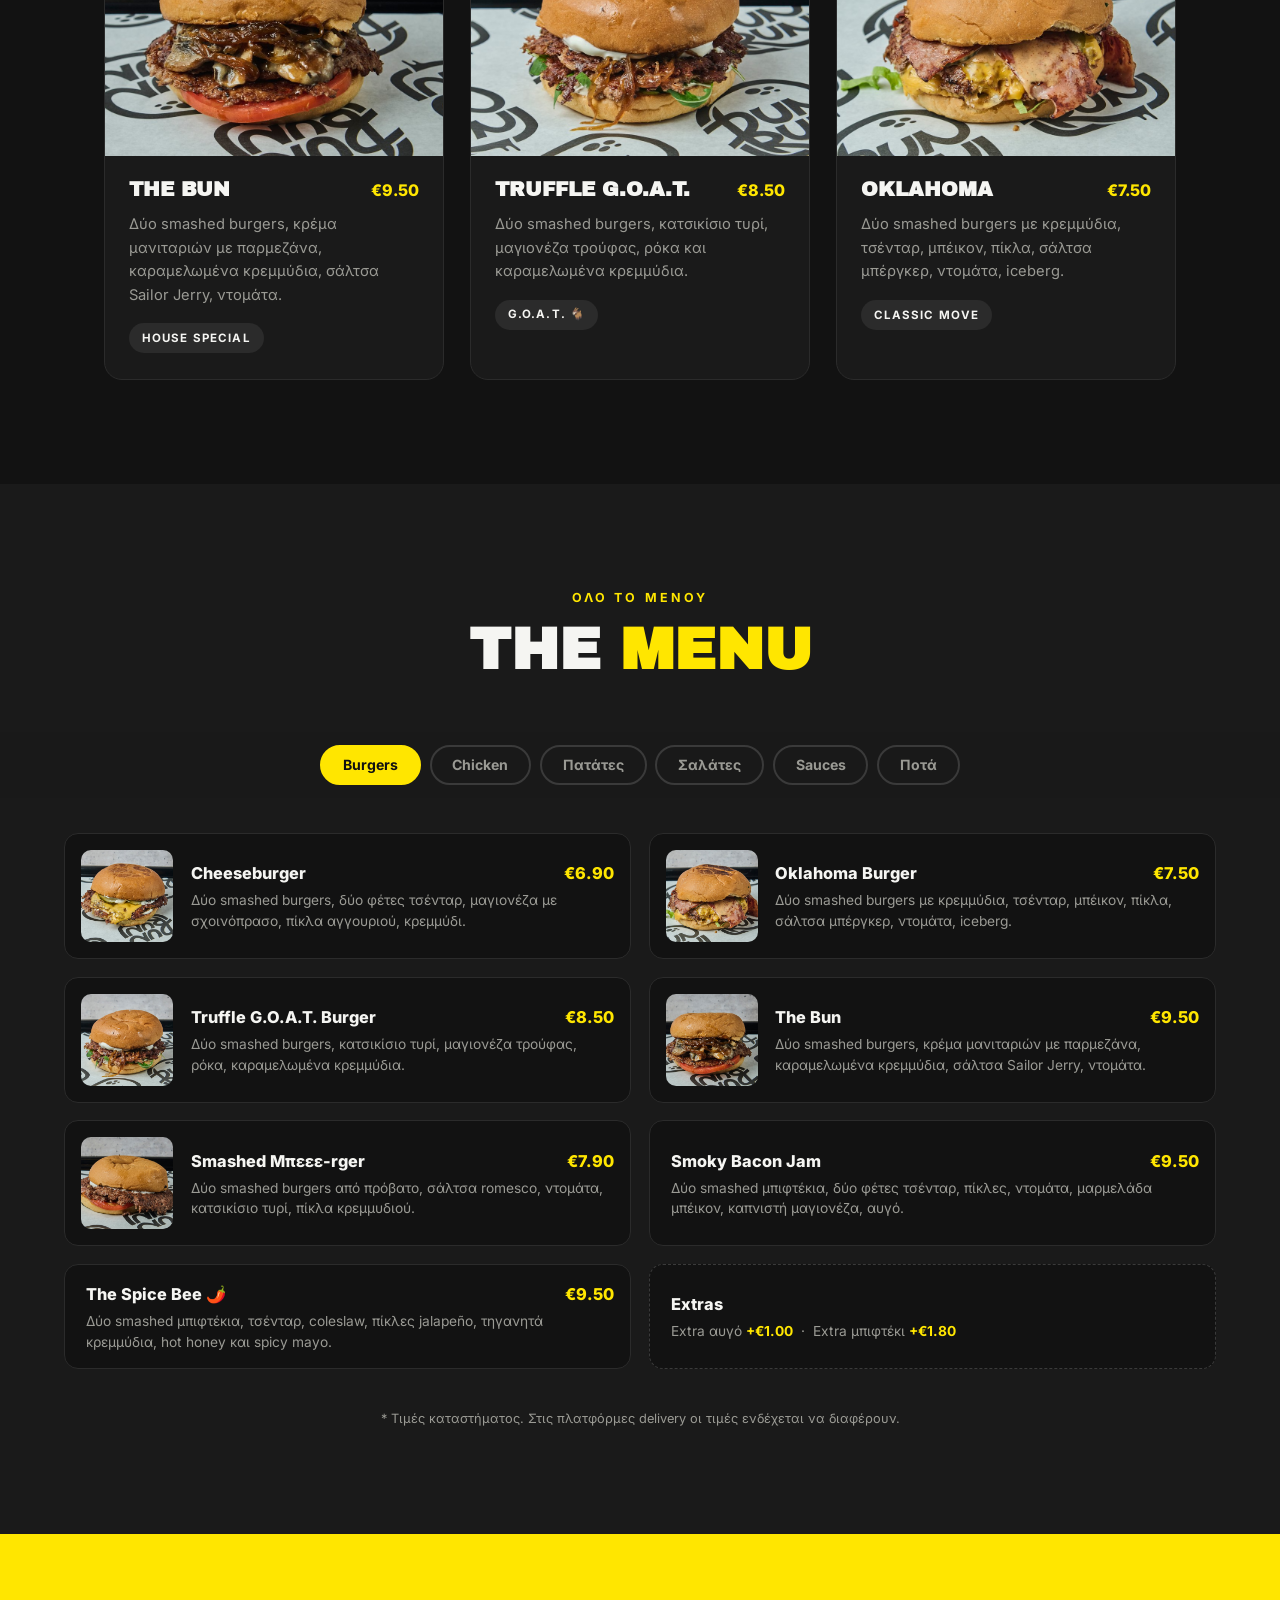
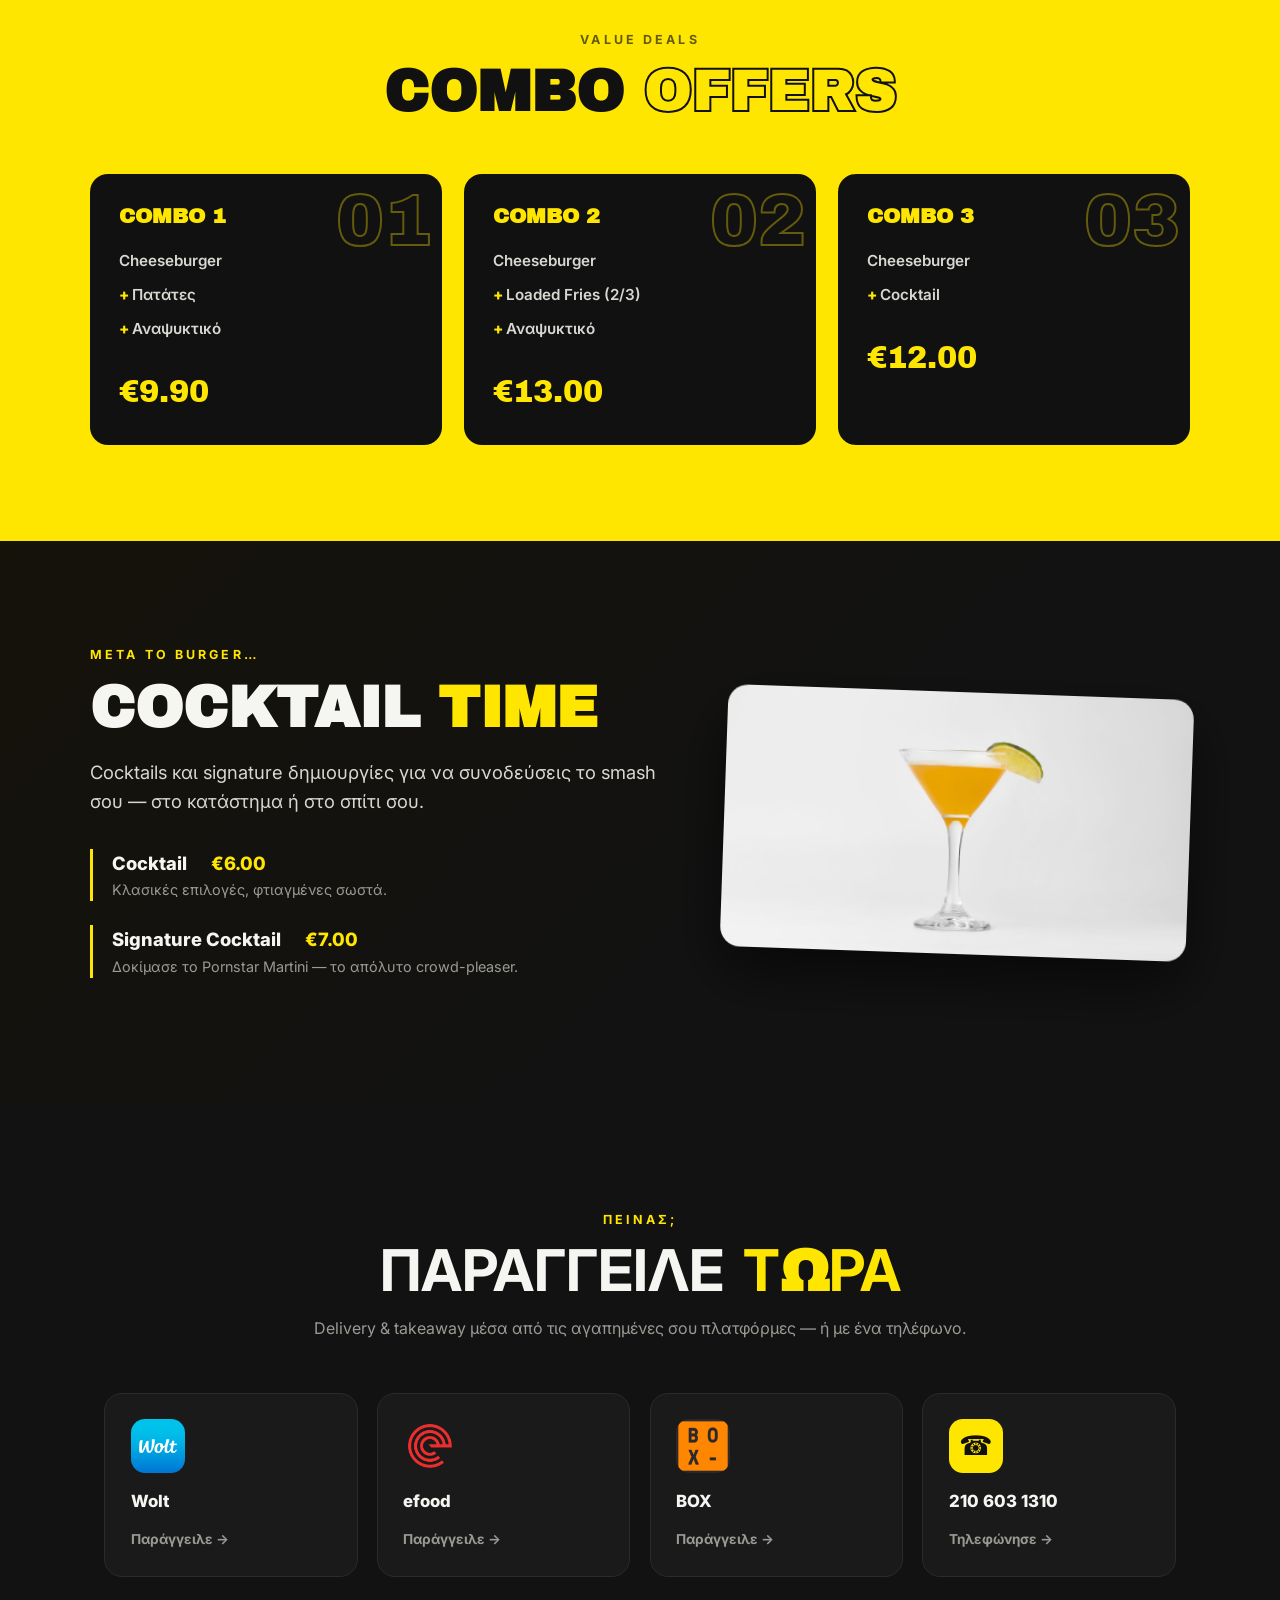
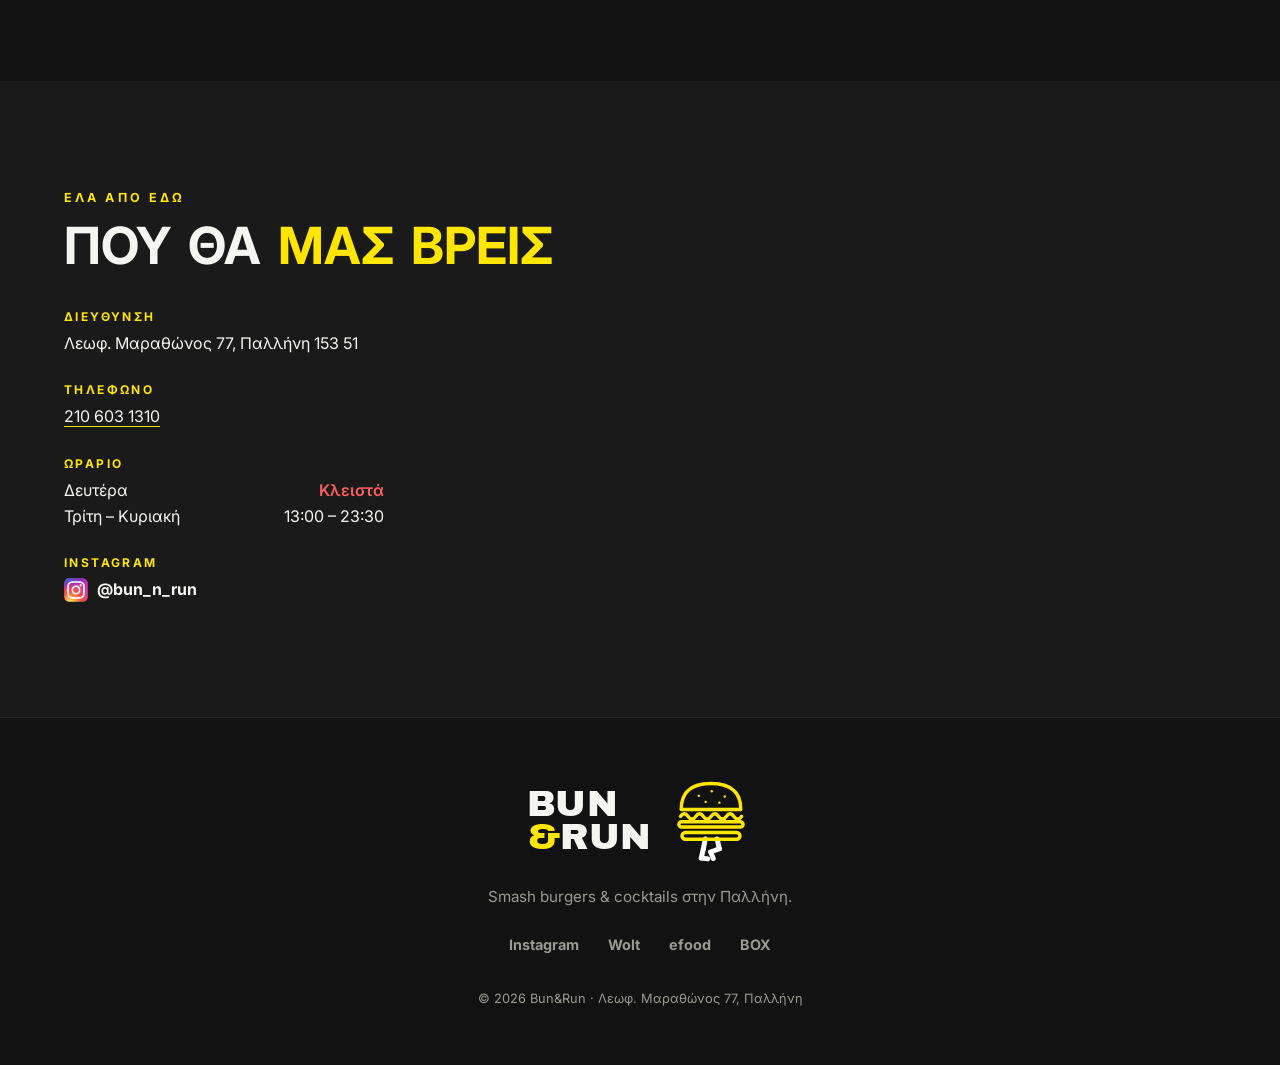
==== commit ae793890: "Center menu tabs on desktop: full-bleed sticky bar instead of left-pinned 1200px cap" ====
--- a/index.html
+++ b/index.html
@@ -12,7 +12,7 @@
   <link rel="preconnect" href="https://fonts.googleapis.com">
   <link rel="preconnect" href="https://fonts.gstatic.com" crossorigin>
   <link href="https://fonts.googleapis.com/css2?family=Archivo+Black&family=Inter:wght@400;600;700;800;900&display=swap" rel="stylesheet">
-  <link rel="stylesheet" href="styles.css?v=2">
+  <link rel="stylesheet" href="styles.css?v=3">
 </head>
 <body>
 
--- a/styles.css
+++ b/styles.css
@@ -179,6 +179,9 @@
   position: sticky; top: 56px; z-index: 60;
   background: rgba(26,26,26,.94); backdrop-filter: blur(10px);
   margin: 0 -5vw 2.2rem; padding: .8rem 5vw;
+  /* .section-dark > * caps children at 1200px; combined with the -5vw
+     full-bleed margins that pinned the bar to the left on wide screens */
+  max-width: none;
 }
 .tabs {
   display: flex; gap: .55rem; flex-wrap: nowrap; overflow-x: auto;
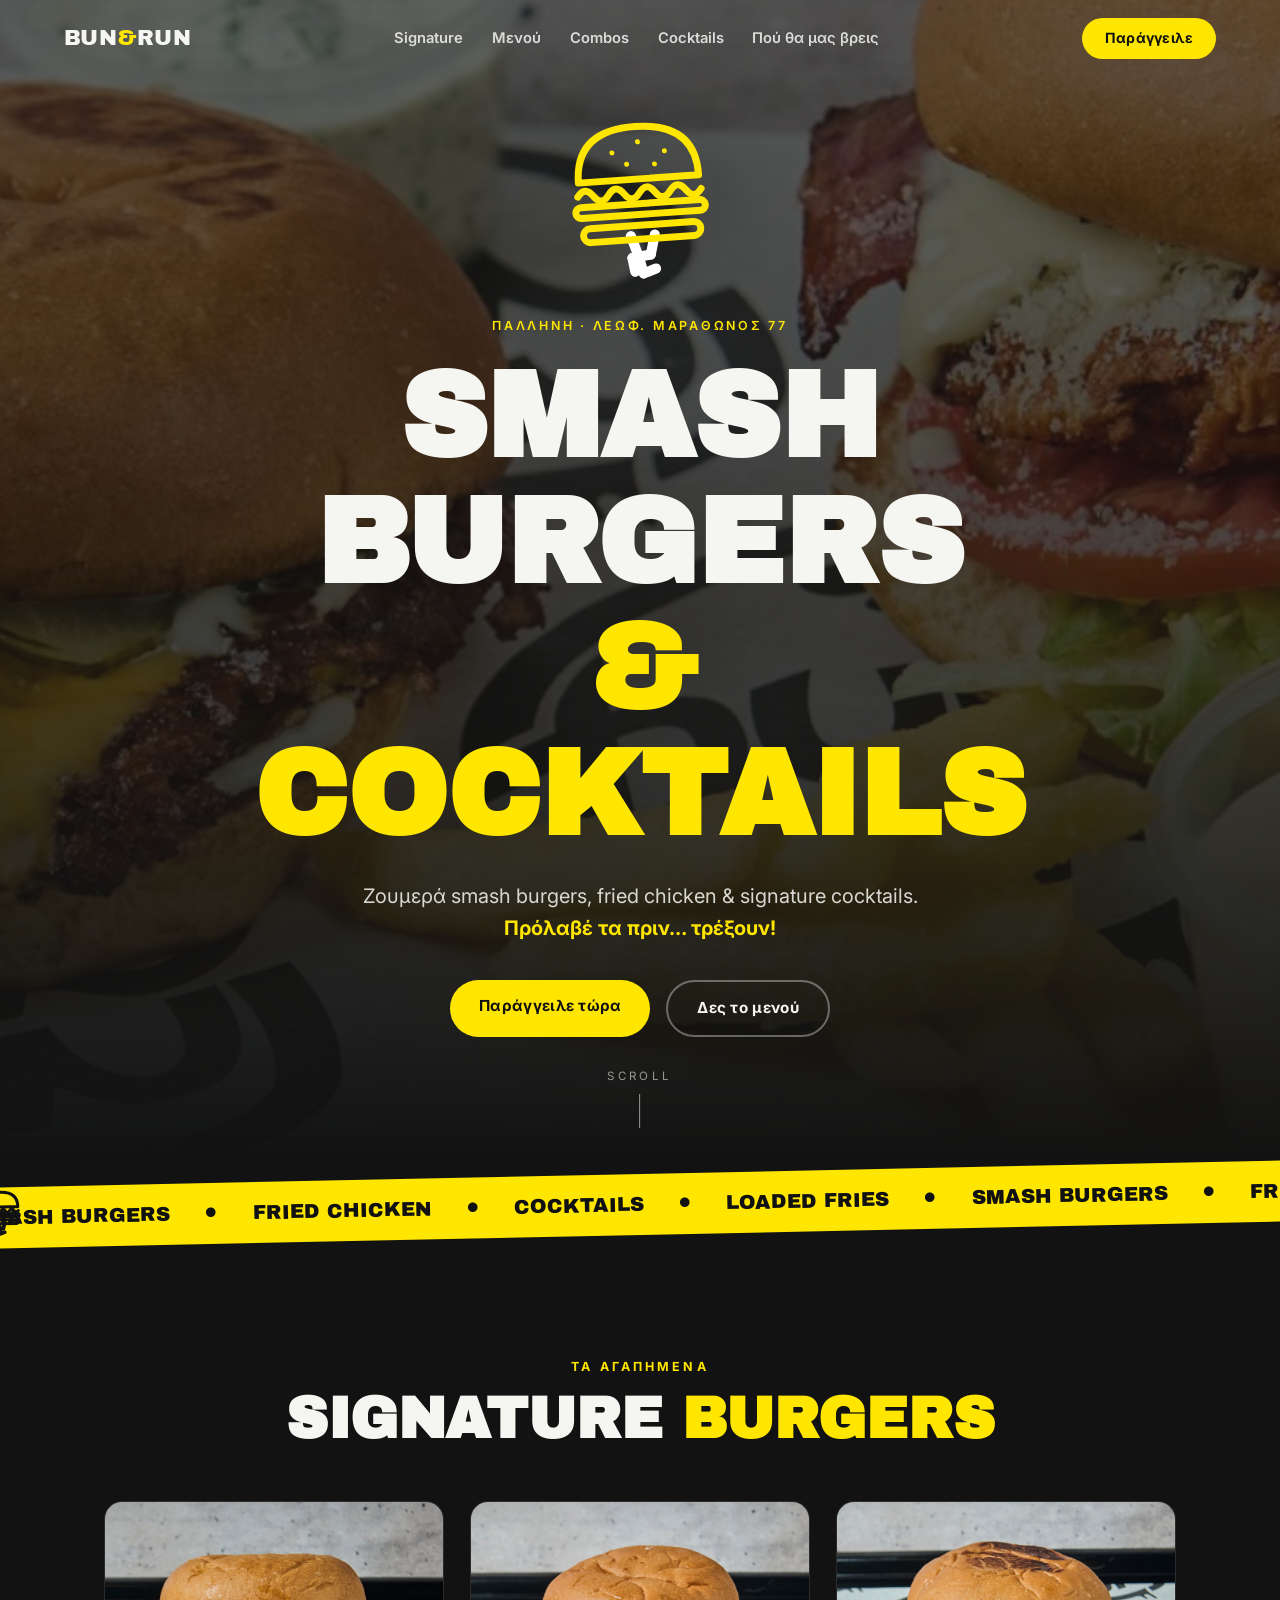
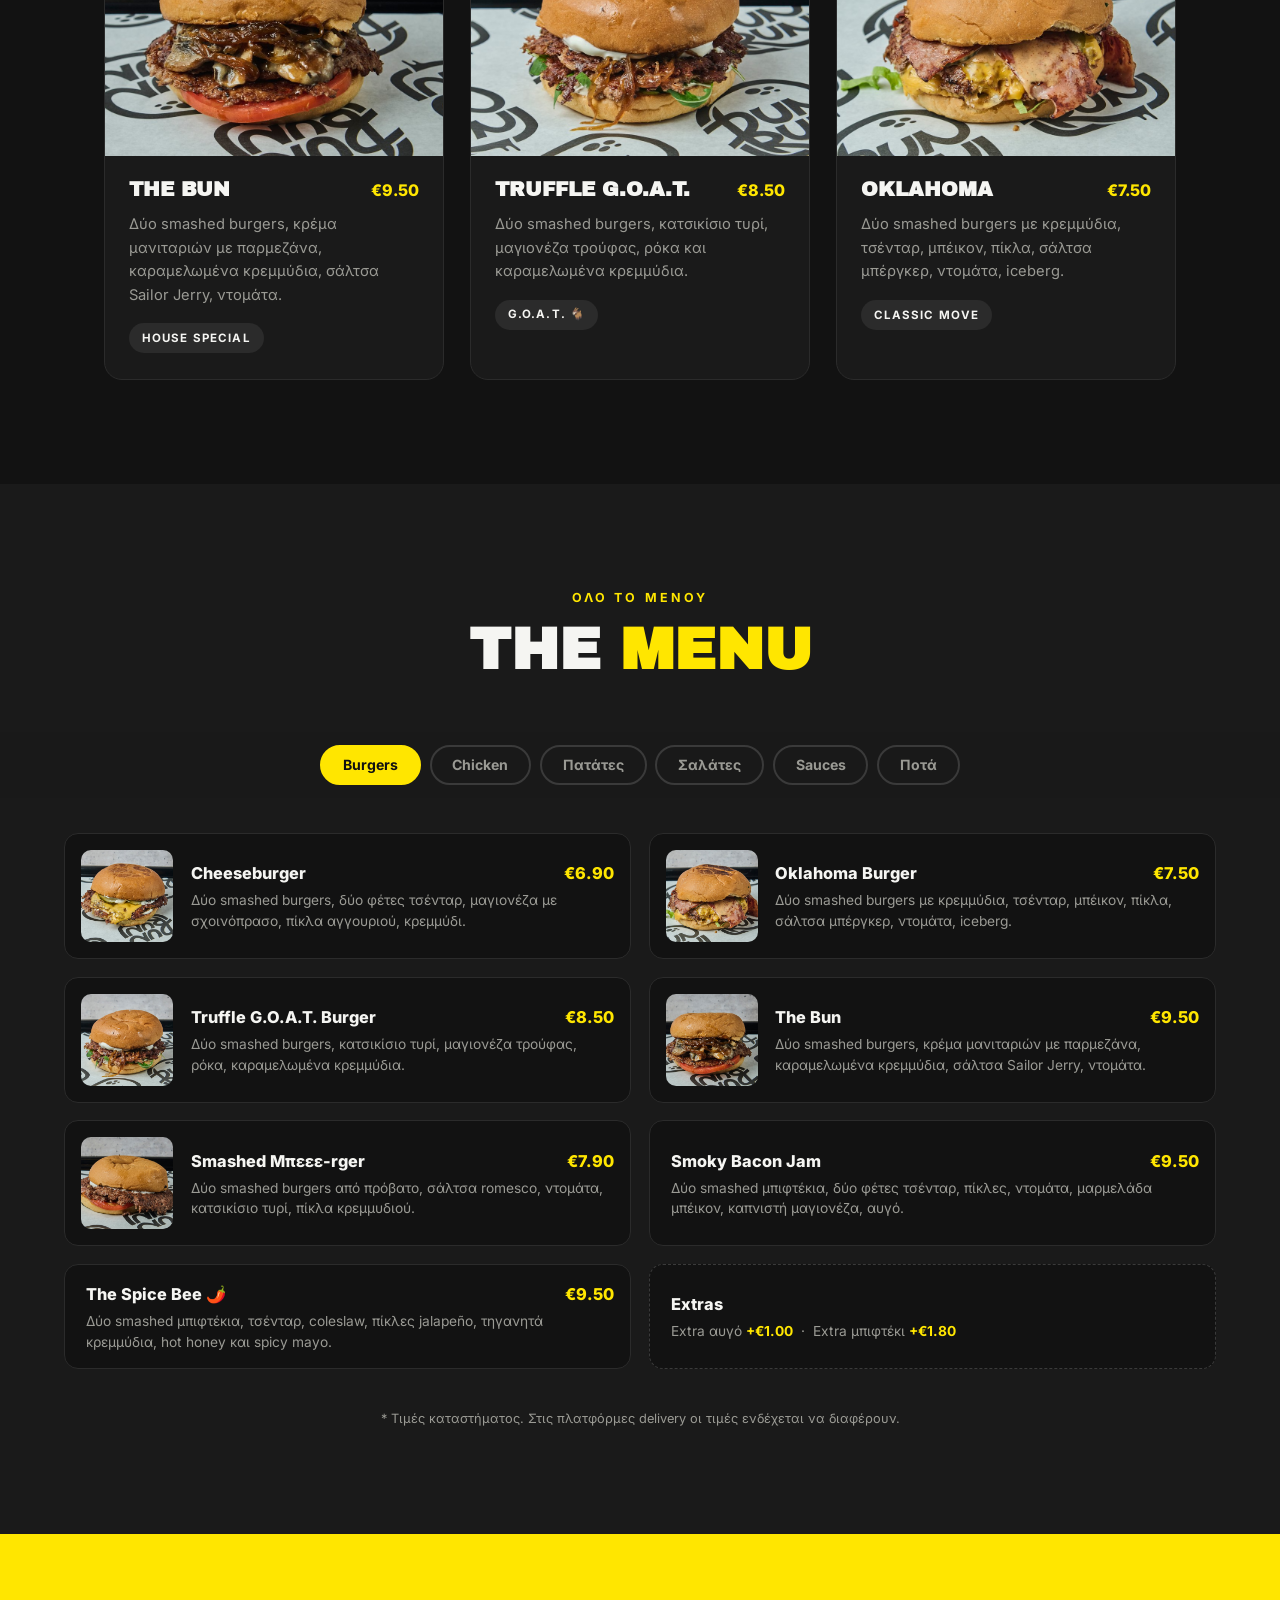
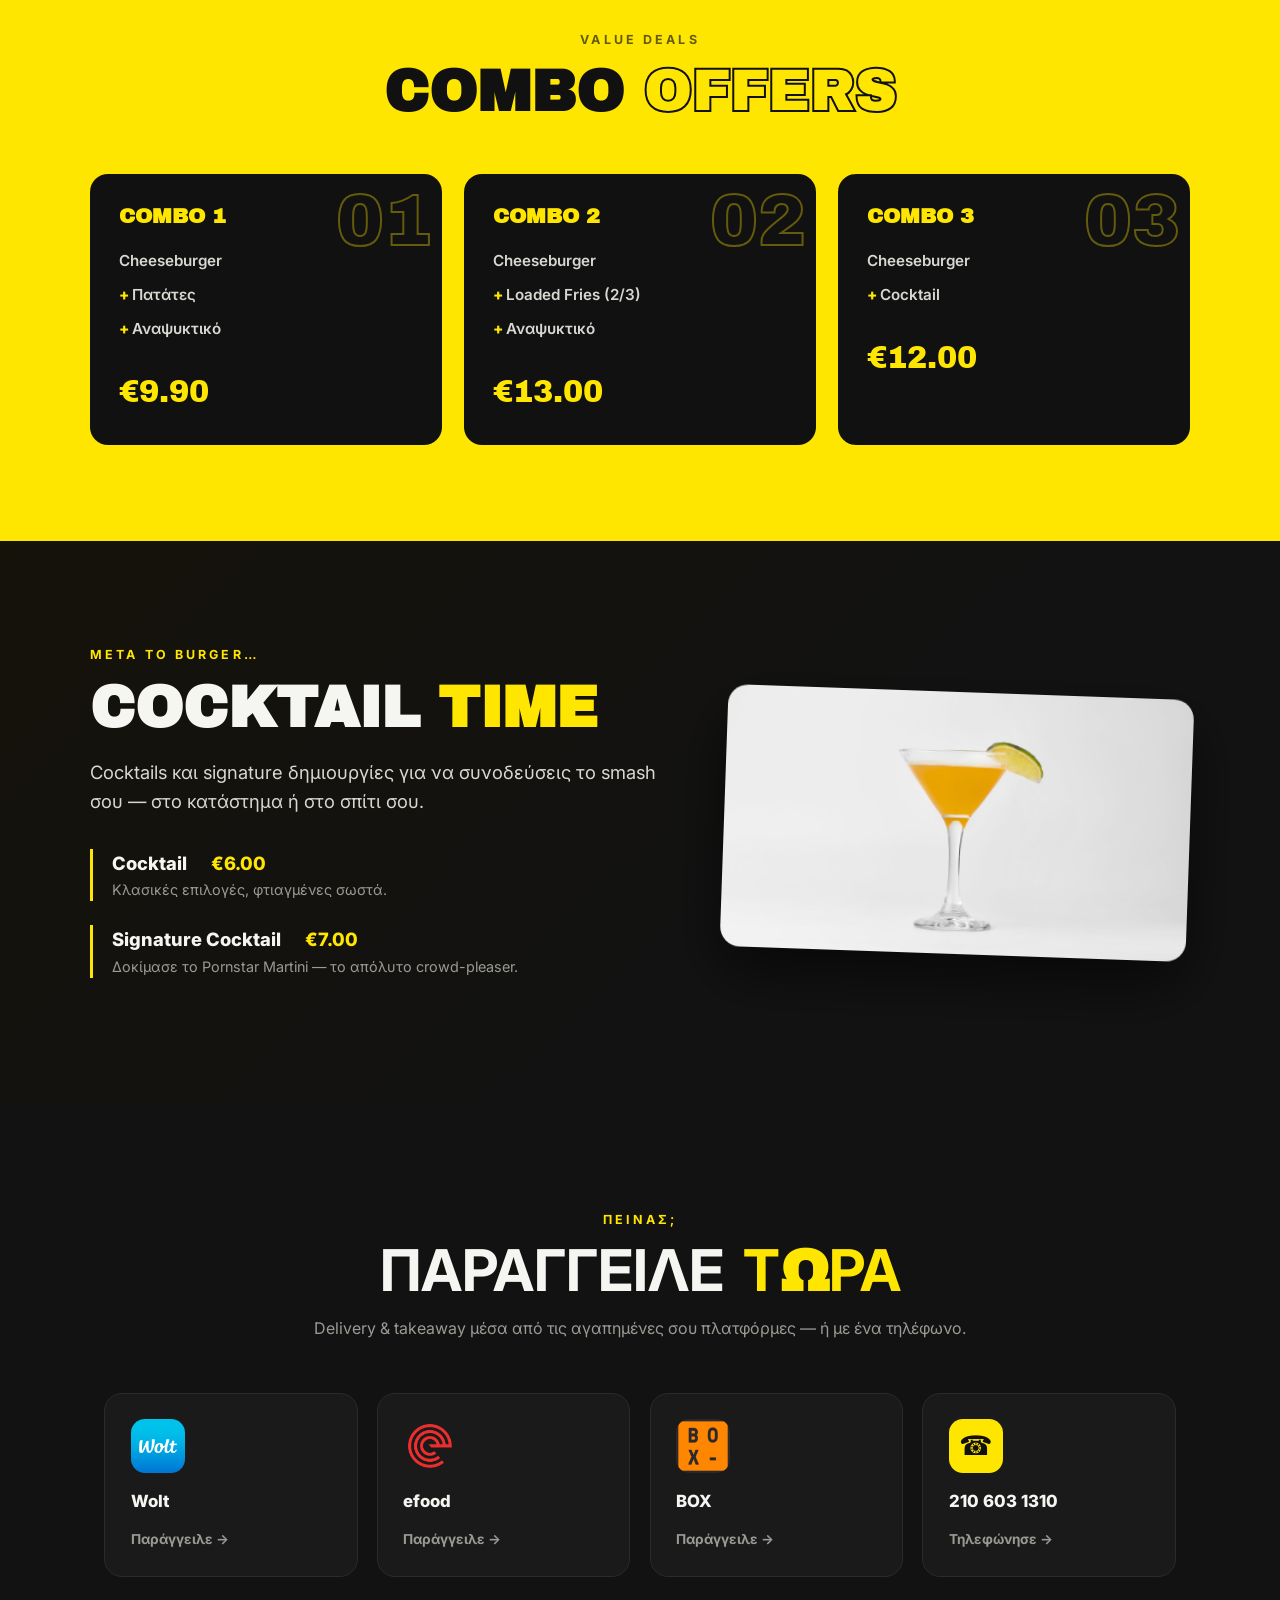
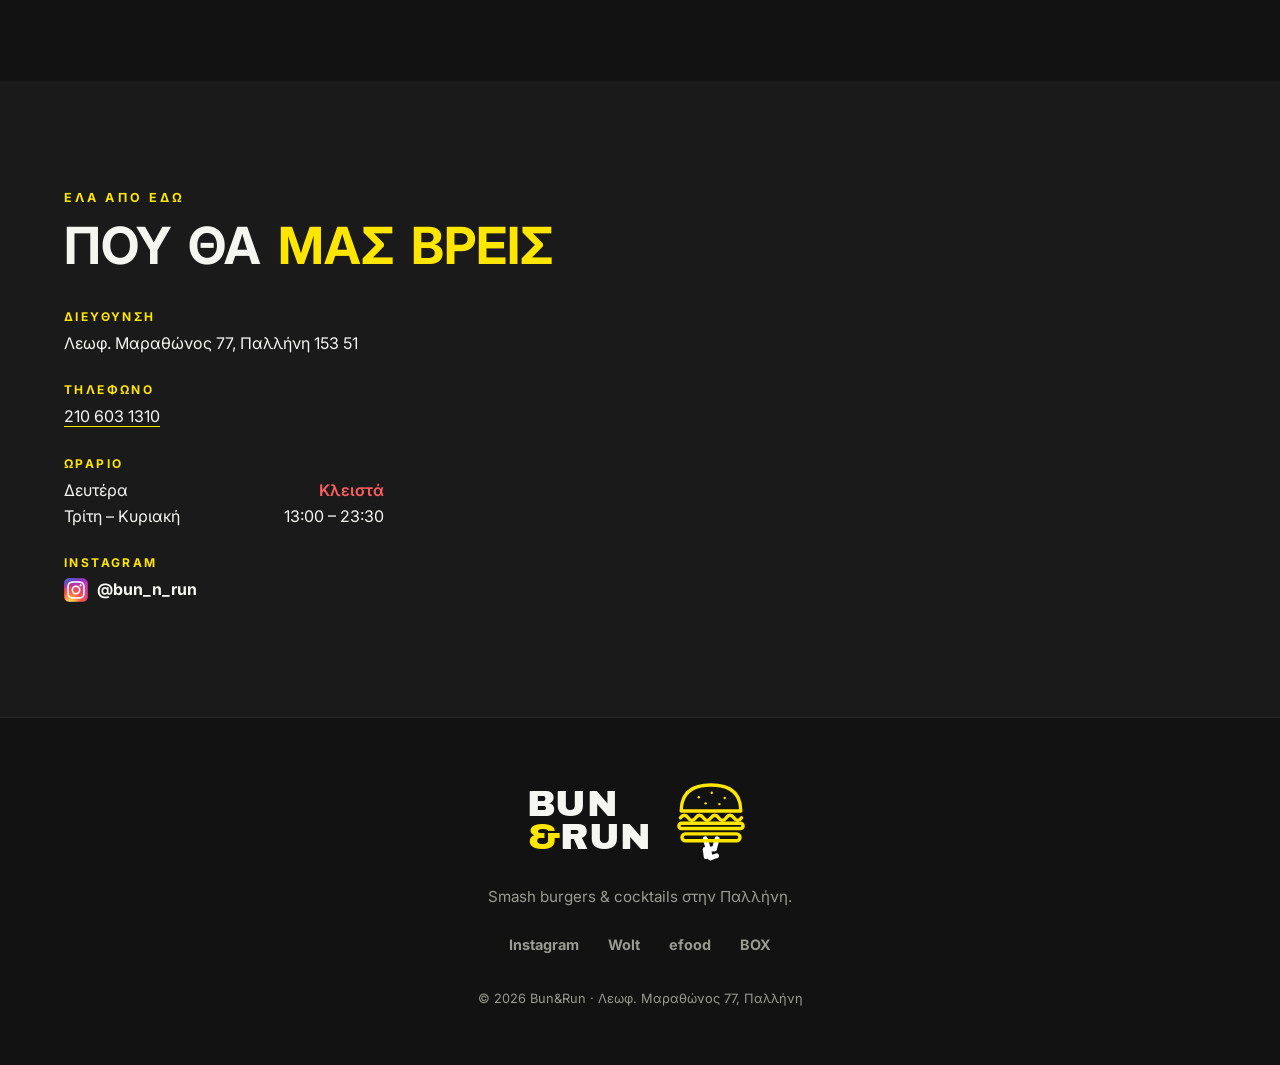
==== commit d4b21ed9: "Add local SEO: Restaurant JSON-LD, canonical/og:url, sitemap, robots.txt" ====
--- a/index.html
+++ b/index.html
@@ -5,10 +5,41 @@
   <meta name="viewport" content="width=device-width, initial-scale=1.0">
   <title>Bun&Run — Smash Burgers & Cocktails | Παλλήνη</title>
   <meta name="description" content="Bun&Run: Ζουμερά smash burgers με τραγανές άκρες, fried chicken και signature cocktails στην Παλλήνη. Λεωφ. Μαραθώνος 77. Delivery μέσω Wolt, efood & BOX.">
+  <link rel="canonical" href="https://bunandrun.gr/">
   <meta property="og:title" content="Bun&Run — Smash Burgers & Cocktails">
   <meta property="og:description" content="Ζουμερά smash burgers, fried chicken & cocktails στην Παλλήνη. Πρόλαβέ τα πριν… τρέξουν!">
-  <meta property="og:image" content="assets/hero.jpg">
+  <meta property="og:type" content="website">
+  <meta property="og:url" content="https://bunandrun.gr/">
+  <meta property="og:image" content="https://bunandrun.gr/assets/hero.jpg">
   <link rel="icon" href="assets/logo.jpg">
+  <script type="application/ld+json">
+  {
+    "@context": "https://schema.org",
+    "@type": "Restaurant",
+    "name": "Bun&Run",
+    "url": "https://bunandrun.gr/",
+    "image": "https://bunandrun.gr/assets/hero.jpg",
+    "logo": "https://bunandrun.gr/assets/logo.jpg",
+    "telephone": "+302106031310",
+    "servesCuisine": ["Smash Burgers", "Fried Chicken", "Cocktails"],
+    "priceRange": "€",
+    "address": {
+      "@type": "PostalAddress",
+      "streetAddress": "Λεωφ. Μαραθώνος 77",
+      "addressLocality": "Παλλήνη",
+      "postalCode": "153 51",
+      "addressRegion": "Αττική",
+      "addressCountry": "GR"
+    },
+    "openingHoursSpecification": [{
+      "@type": "OpeningHoursSpecification",
+      "dayOfWeek": ["Tuesday", "Wednesday", "Thursday", "Friday", "Saturday", "Sunday"],
+      "opens": "13:00",
+      "closes": "23:30"
+    }],
+    "sameAs": ["https://www.instagram.com/bun_n_run/"]
+  }
+  </script>
   <link rel="preconnect" href="https://fonts.googleapis.com">
   <link rel="preconnect" href="https://fonts.gstatic.com" crossorigin>
   <link href="https://fonts.googleapis.com/css2?family=Archivo+Black&family=Inter:wght@400;600;700;800;900&display=swap" rel="stylesheet">
